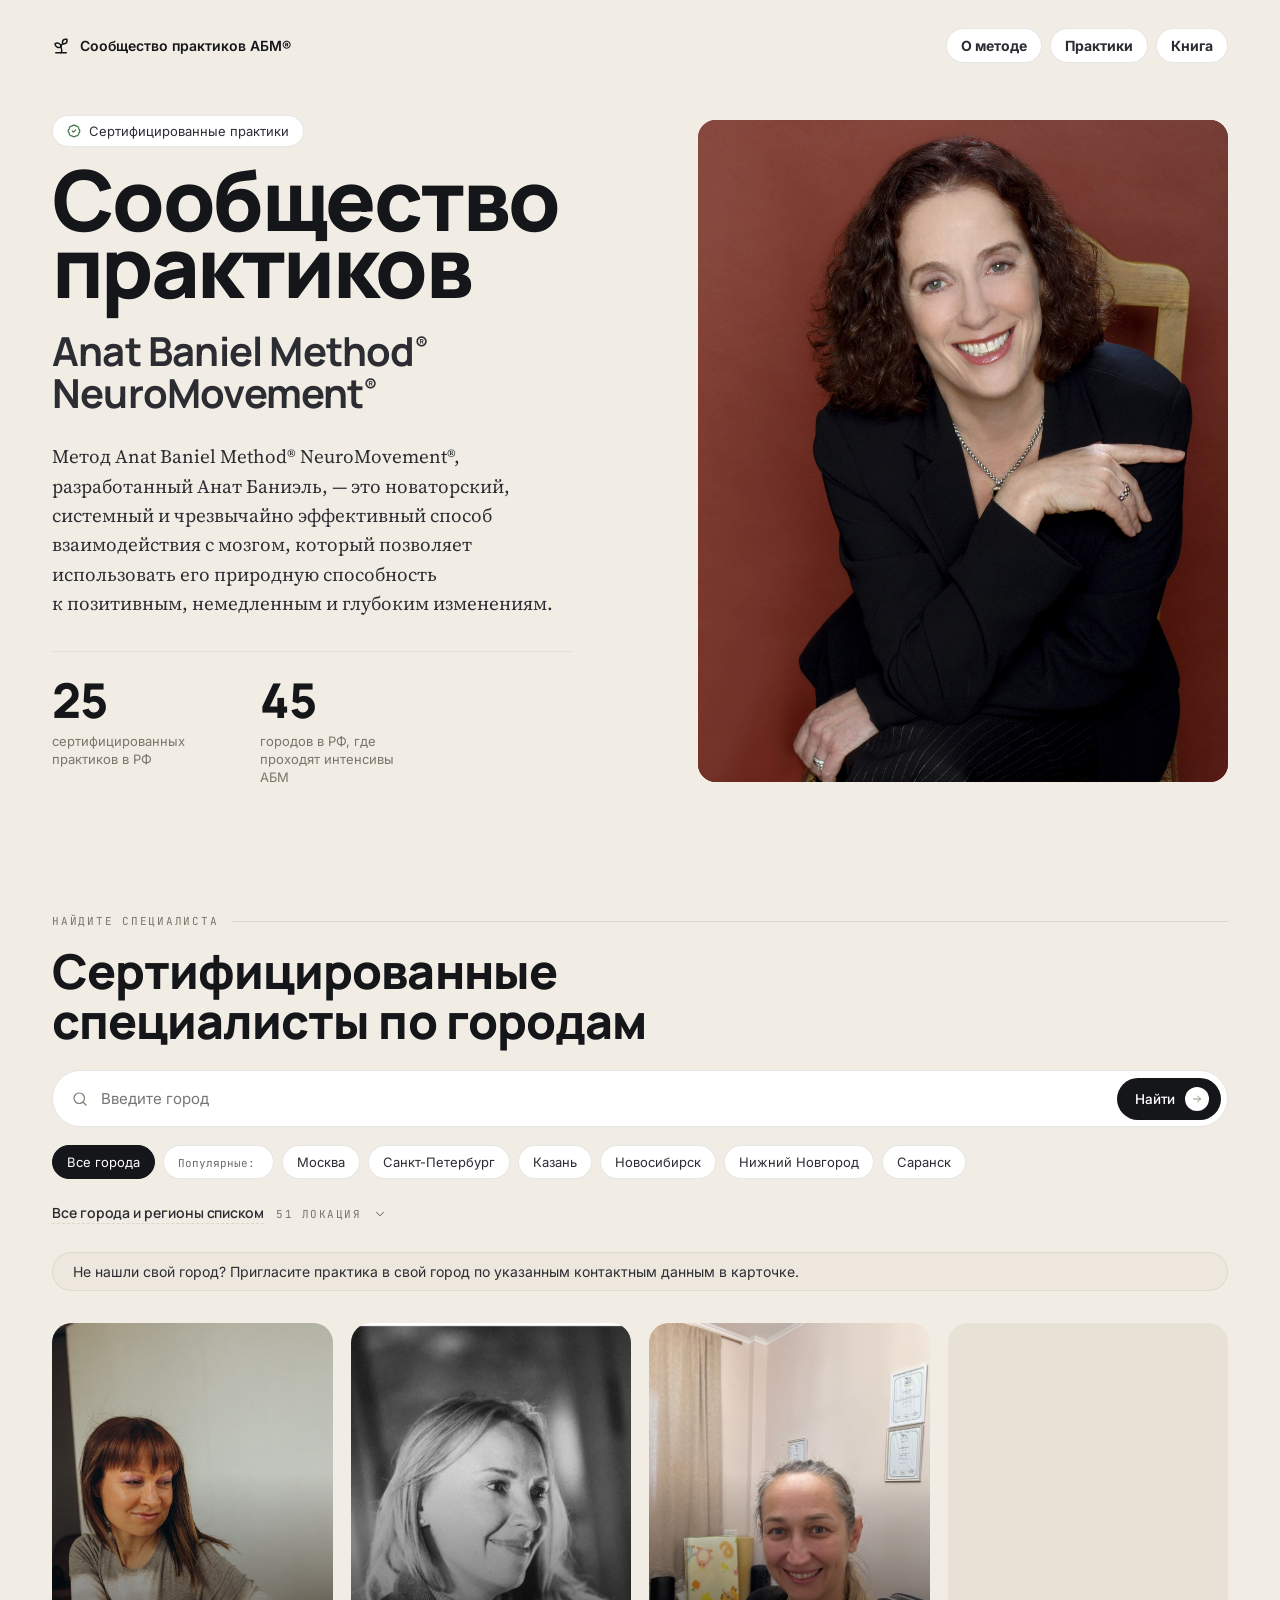
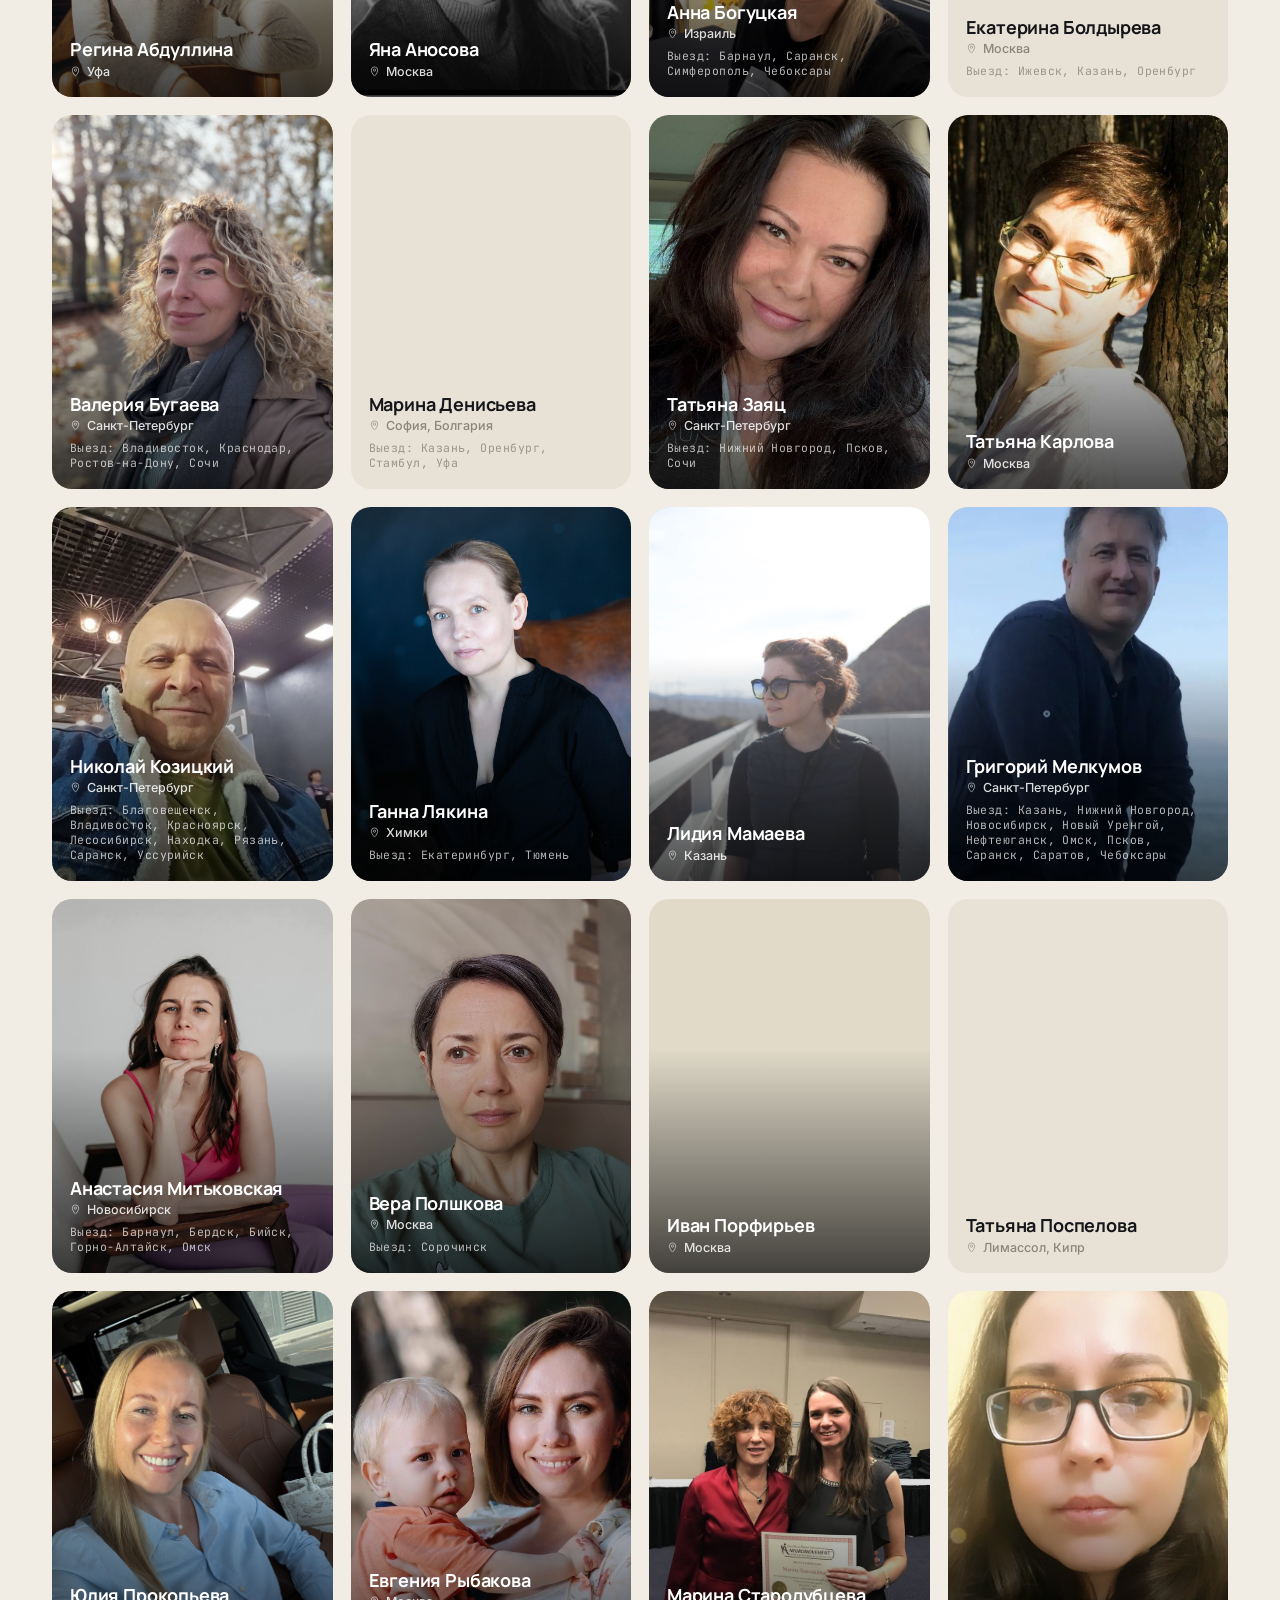
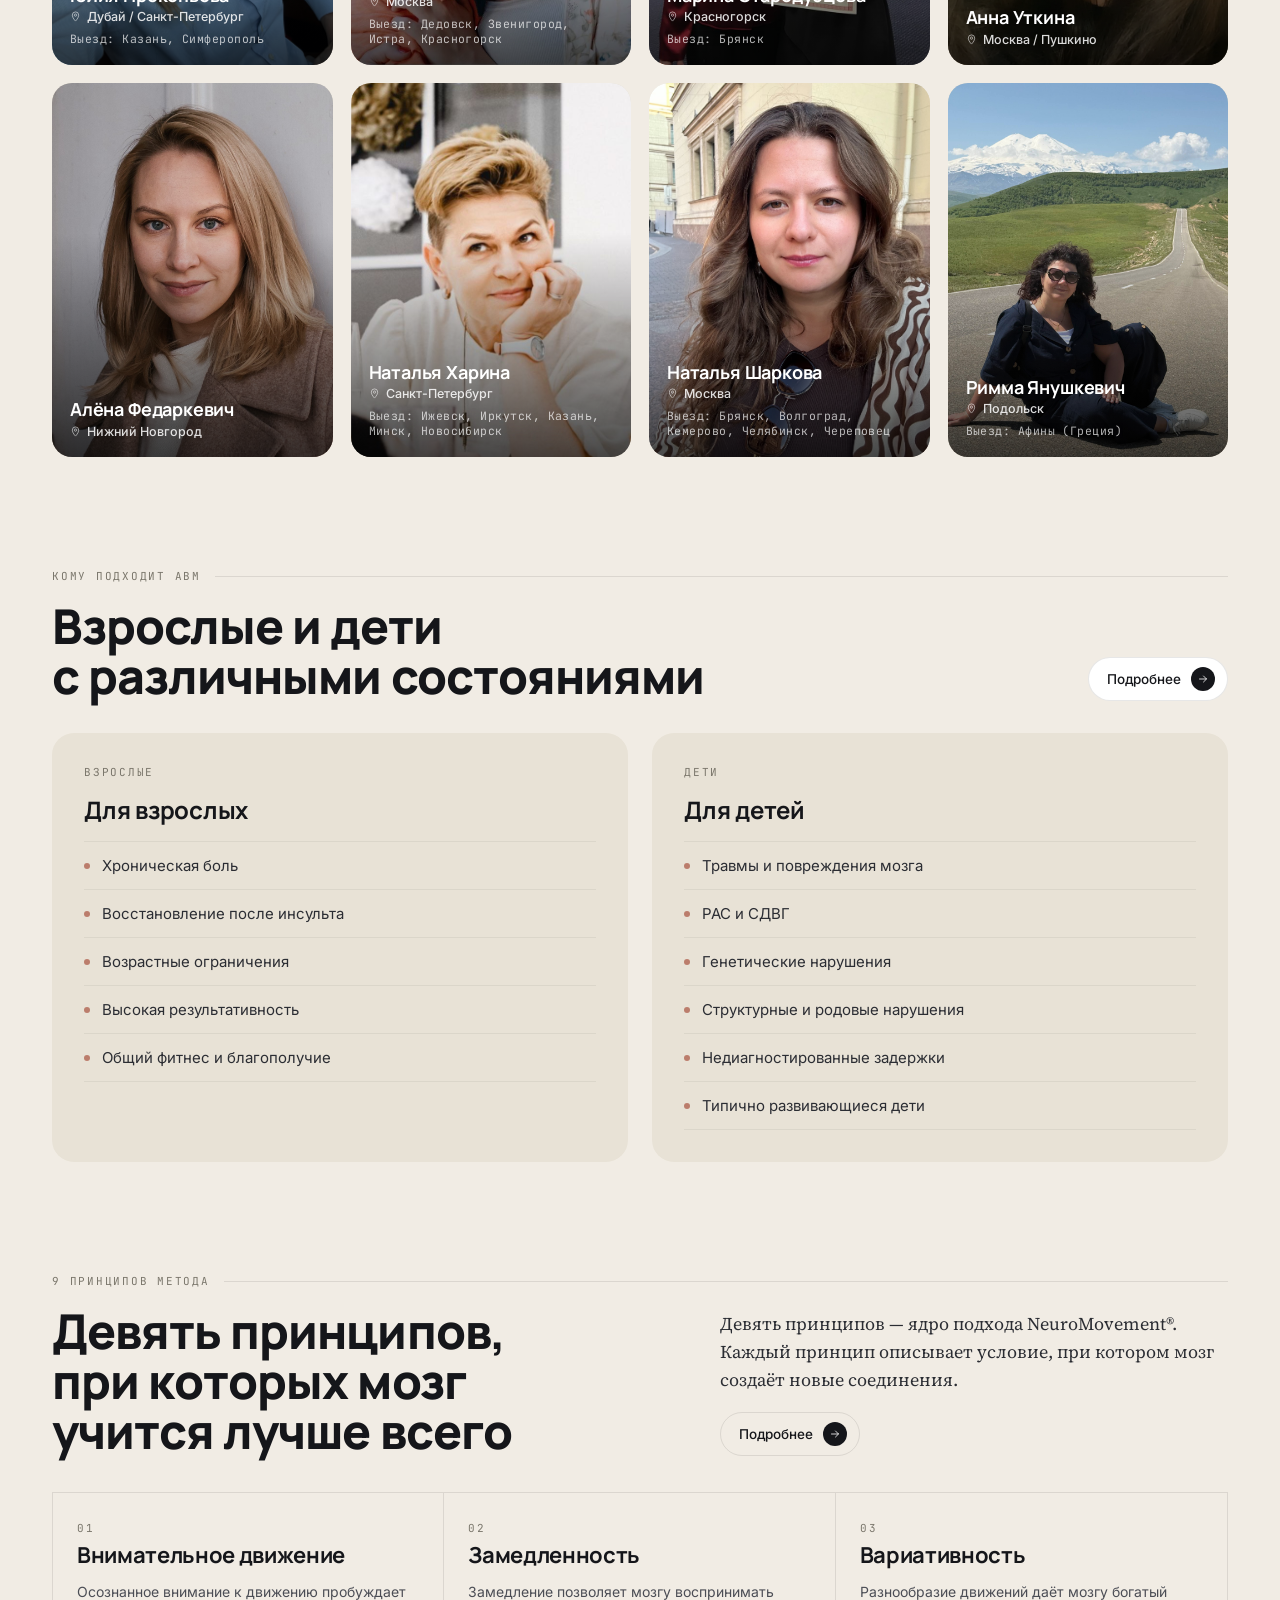
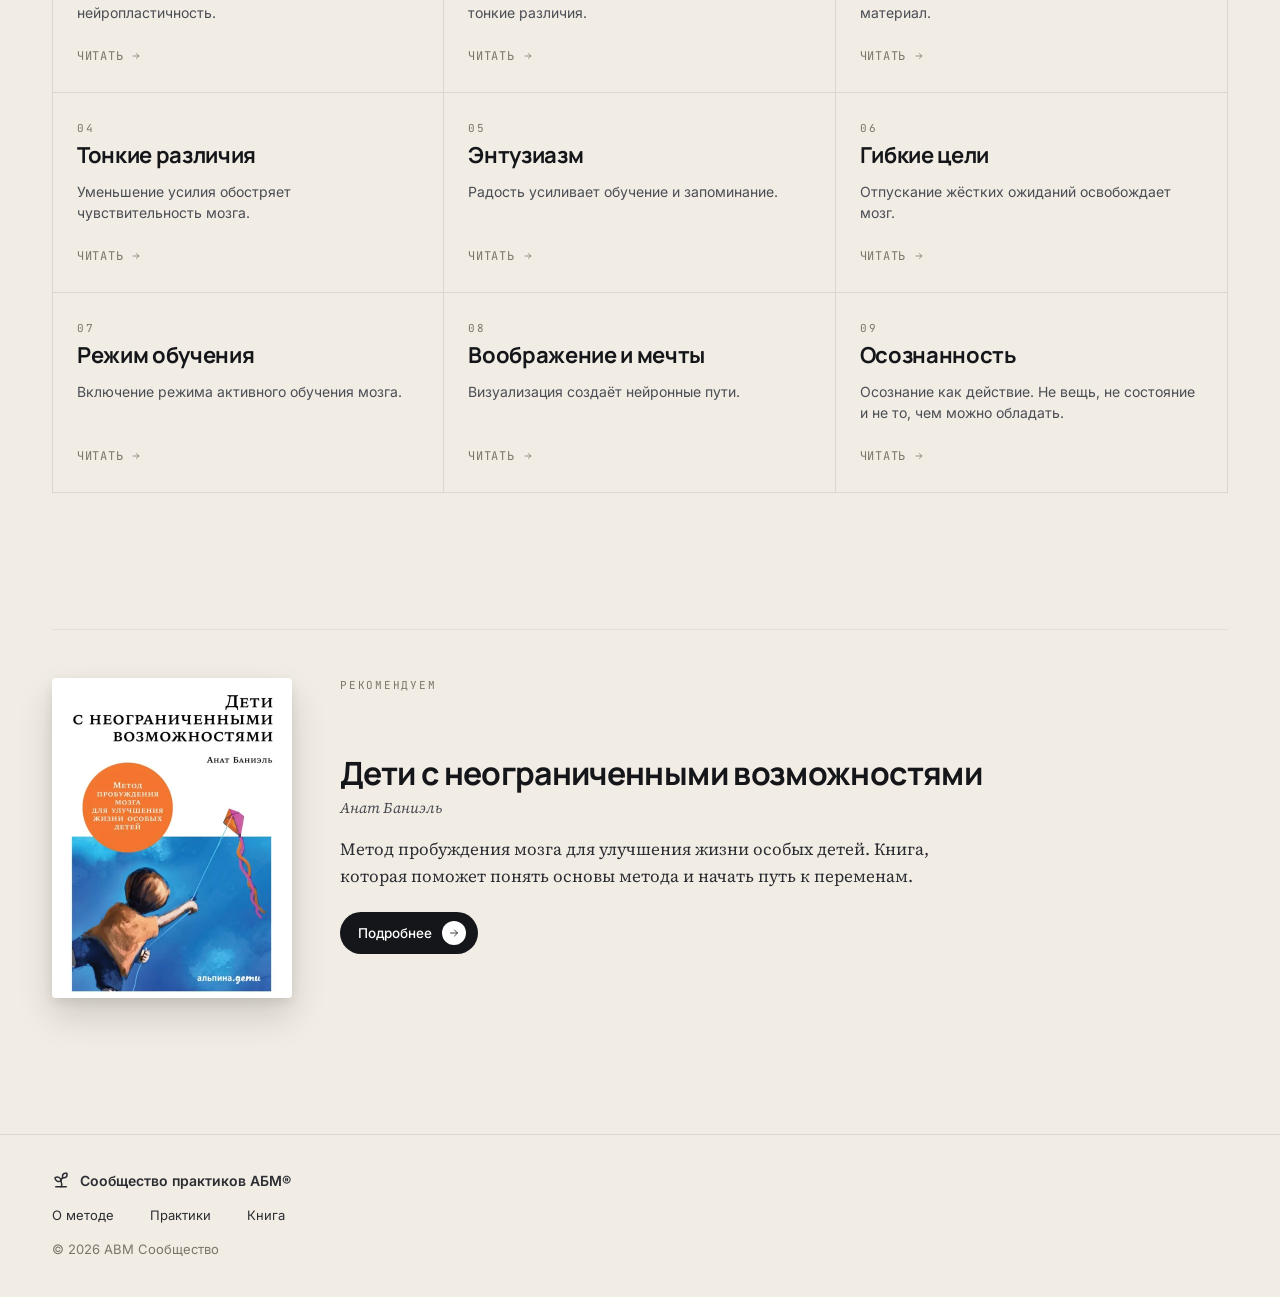
==== index.html @ 6f1ebbe5 "Римма Янушкевич: добавлен выезд в Афины (Греция) travel Нет→Да, travel_cities «Афины (Греция)» в pra" ====
<!doctype html>
<html lang="ru">
<head>
<meta charset="utf-8" />
<meta name="viewport" content="width=device-width,initial-scale=1" />
<title>Сообщество практиков ABM NeuroMovement®</title>
<link rel="preconnect" href="https://fonts.googleapis.com">
<link rel="preconnect" href="https://fonts.gstatic.com" crossorigin>
<link href="https://fonts.googleapis.com/css2?family=Manrope:wght@400;500;600;700;800&family=Inter:wght@400;500;600&family=JetBrains+Mono:wght@400;500&family=Source+Serif+4:ital,opsz,wght@0,8..60,400;0,8..60,500;1,8..60,400&display=swap" rel="stylesheet">
<style>
  :root{
    --bg:#F1ECE4;
    --bg-soft:#EDE7DD;
    --card:#E8E2D6;
    --card-2:#E1DAC9;
    --ink:#15161A;
    --ink-2:#2B2D33;
    --ink-3:#4B4D55;
    --muted:#7A766B;
    --line: rgba(21,22,26,.10);
    --line-2: rgba(21,22,26,.06);
    --pill:#FFFFFF;
    --clay:#A8533F;
  }
  *{box-sizing:border-box}
  html,body{margin:0;padding:0;background:var(--bg);color:var(--ink);font-family:'Inter',system-ui,sans-serif;-webkit-font-smoothing:antialiased}
  a{color:inherit;text-decoration:none}
  img{display:block;max-width:100%}
  .container{max-width:1240px;margin:0 auto;padding:0 32px}
  .container.narrow{max-width:920px}
  .display{font-family:'Manrope',sans-serif;font-weight:800;letter-spacing:-0.025em;line-height:0.96}
  .serif{font-family:'Source Serif 4', Georgia, serif}
  .eyebrow{font-family:'JetBrains Mono',monospace;font-size:11px;letter-spacing:0.16em;text-transform:uppercase;color:var(--muted)}

  /* HEADER */
  header.top{padding:28px 0;}
  .top-row{display:flex;align-items:center;justify-content:space-between;gap:24px}
  .brand{display:flex;align-items:center;gap:10px;font-weight:600;font-size:14px}
  .brand .leaf{width:18px;height:18px;display:inline-grid;place-items:center}
  nav.menu{display:flex;gap:8px;font-size:14px;color:var(--ink-2);flex-wrap:wrap}
  nav.menu a{padding:8px 14px;border:1px solid var(--line);border-radius:999px;background:#fff;font-weight:700;transition:background .15s,color .15s,border-color .15s}
  nav.menu a:hover{background:var(--bg-soft)}
  nav.menu a.active{background:#15161A;color:#fff;border-color:#15161A}

  /* HERO */
  .hero{padding:24px 0 80px}
  .hero-grid{display:grid;grid-template-columns:1.1fr 1fr;gap:64px;align-items:center}
  .hero h1{font-size:84px;margin:18px 0 12px;letter-spacing:-0.03em}
  .hero h2.sub-display{font-family:'Manrope',sans-serif;font-weight:700;font-size:40px;line-height:1.05;letter-spacing:-0.02em;margin:0 0 28px;color:var(--ink-2)}
  .hero .lede{font-family:'Source Serif 4',Georgia,serif;font-size:19px;line-height:1.55;color:var(--ink-2);max-width:520px;margin:0 0 32px}
  .hero-stats{display:flex;gap:48px;align-items:flex-start;margin-top:8px;border-top:1px solid var(--line-2);padding-top:24px;max-width:520px}
  .hero-stats .s .n{font-family:'Manrope',sans-serif;font-weight:800;font-size:48px;letter-spacing:-0.025em;line-height:1}
  .hero-stats .s .l{font-size:13px;color:var(--muted);margin-top:8px;line-height:1.4;max-width:160px}
  .hero-photo{aspect-ratio:4/5;background:#7E3A2A;border-radius:18px;overflow:hidden;position:relative}
  .hero-photo .ph-stripes{position:absolute;inset:0;background-image:repeating-linear-gradient(135deg,rgba(255,255,255,.04) 0 14px, rgba(0,0,0,.06) 14px 28px)}
  .hero-photo .ph-tag{position:absolute;left:18px;bottom:18px;font-family:'JetBrains Mono',monospace;font-size:10px;letter-spacing:.14em;text-transform:uppercase;color:rgba(255,255,255,.7);background:rgba(0,0,0,.3);padding:6px 9px;border-radius:6px}
  .hero-photo .ph-circle{position:absolute;right:24px;top:24px;font-family:'JetBrains Mono',monospace;font-size:10px;letter-spacing:.14em;text-transform:uppercase;color:rgba(255,255,255,.65);border:1px solid rgba(255,255,255,.4);padding:5px 9px;border-radius:999px}

  .pill{display:inline-flex;align-items:center;gap:8px;background:var(--pill);border:1px solid var(--line);padding:7px 14px;border-radius:999px;font-size:13px;color:var(--ink-2)}
  .pill .dot{width:6px;height:6px;border-radius:50%;background:#3a6e3e}

  .btn{display:inline-flex;align-items:center;gap:10px;background:#15161A;color:#fff;padding:9px 12px 9px 18px;border-radius:999px;font-size:13.5px;font-weight:500;border:0;cursor:pointer;font-family:inherit}
  .btn .arr{width:24px;height:24px;background:#fff;color:#15161A;border-radius:50%;display:grid;place-items:center}
  .btn.ghost{background:transparent;color:var(--ink);border:1px solid var(--line)}
  .btn.ghost .arr{background:#15161A;color:#fff}
  .btn.lite{background:#fff;color:var(--ink);border:1px solid var(--line)}
  .btn.lite .arr{background:#15161A;color:#fff}

  /* SECTION */
  section.block{padding:48px 0 64px}
  .sec-eyebrow{display:flex;align-items:center;gap:14px;color:var(--muted);max-width:1240px;margin:0 auto}
  .sec-eyebrow .ln{flex:1;height:1px;background:var(--line)}
  .sec-title{font-family:'Manrope',sans-serif;font-weight:800;letter-spacing:-0.02em;line-height:1.04;font-size:48px;margin:18px 0 0;max-width:760px}

  /* WHO IS IT FOR (calm, two columns) */
  .who-head{display:flex;justify-content:space-between;align-items:flex-end;gap:32px;margin-bottom:32px;flex-wrap:wrap}
  .who-cols{display:grid;grid-template-columns:1fr 1fr;gap:24px}
  .who-col{background:var(--card);border-radius:22px;padding:32px;display:flex;flex-direction:column;gap:18px}
  .who-col h3{font-family:'Manrope',sans-serif;font-weight:700;font-size:24px;letter-spacing:-0.01em;margin:0;line-height:1.1}
  .who-col .label{font-family:'JetBrains Mono',monospace;font-size:11px;letter-spacing:.16em;text-transform:uppercase;color:var(--muted)}
  .who-col ul{list-style:none;margin:0;padding:0;display:flex;flex-direction:column}
  .who-col li{display:flex;align-items:center;gap:12px;padding:14px 0;border-top:1px solid var(--line-2);font-size:15px;color:var(--ink-2)}
  .who-col li:last-child{border-bottom:1px solid var(--line-2)}
  .who-col li .dot{width:6px;height:6px;border-radius:50%;background:var(--clay);opacity:.7;flex:none}

  /* SEARCH PRACTITIONERS */
  .search-head{display:grid;grid-template-columns:1fr auto;gap:32px;align-items:end;margin-bottom:24px}
  .search-bar{display:flex;align-items:center;background:#fff;border:1px solid var(--line);border-radius:999px;padding:6px 6px 6px 18px;gap:12px;margin-bottom:18px}
  .search-bar svg{flex:none;color:var(--muted)}
  .search-bar input{flex:1;border:0;outline:0;background:transparent;font:inherit;font-size:15px;color:var(--ink);padding:12px 0}
  .search-bar .btn{margin-left:auto}
  .city-filters{display:flex;gap:8px;flex-wrap:wrap;margin-bottom:18px}
  .chip-btn{font:inherit;font-size:13px;background:#fff;color:var(--ink-2);border:1px solid var(--line);padding:8px 14px;border-radius:999px;cursor:pointer}
  .chip-btn.on{background:#15161A;color:#fff;border-color:#15161A}
  .chip-btn .lbl{opacity:.7;margin-right:4px;font-family:'JetBrains Mono',monospace;font-size:11px}
  .req-row{display:flex;align-items:center;justify-content:space-between;gap:16px;background:var(--bg-soft);border:1px solid var(--line-2);border-radius:999px;padding:10px 10px 10px 20px;font-size:14px;color:var(--ink-2);margin-bottom:32px}

  .pgrid{display:grid;grid-template-columns:repeat(4,1fr);gap:18px}
  .pcard{aspect-ratio:3/4;border-radius:20px;overflow:hidden;position:relative;background:var(--card-2);display:flex;flex-direction:column;justify-content:flex-end;padding:18px;color:#fff;isolation:isolate}
  .pcard.empty{background:var(--card);color:var(--ink)}
  .pcard.empty::after{display:none}
  .pcard .ph{position:absolute;inset:0;z-index:-2;background-size:cover;background-position:center}
  .pcard::after{content:"";position:absolute;inset:0;background:linear-gradient(180deg,rgba(0,0,0,0) 40%, rgba(0,0,0,.7) 100%);z-index:-1}
  .pcard .name{font-family:'Manrope',sans-serif;font-weight:700;font-size:18px;line-height:1.15;letter-spacing:-0.01em;margin:0 0 4px}
  .pcard .city{font-size:12.5px;opacity:.85;font-weight:500;display:flex;align-items:center;gap:6px}
  .pcard .city svg{opacity:.85}
  .pcard .away{margin-top:8px;font-size:11.5px;opacity:.7;line-height:1.3;font-family:'JetBrains Mono',monospace;letter-spacing:0.04em}
  .pcard.empty .name{color:var(--ink)}
  .pcard.empty .city{color:var(--muted)}
  .pcard.empty .away{color:var(--muted)}
  .pcard .ph:not([style])::before{content:"";position:absolute;inset:0;background-image:repeating-linear-gradient(135deg,rgba(255,255,255,.04) 0 14px, rgba(0,0,0,.06) 14px 28px)}
  .pcard .ph[style]{background-size:cover;background-position:center}

  /* placeholder photo backgrounds */
  .ph-a{background:linear-gradient(135deg,#5a4d40 0%,#2c2620 100%)}
  .ph-b{background:linear-gradient(135deg,#7d4a3a 0%,#3a1e18 100%)}
  .ph-c{background:linear-gradient(135deg,#3d4f3a 0%,#1c2a1a 100%)}
  .ph-d{background:linear-gradient(135deg,#3a4a55 0%,#1a2530 100%)}
  .ph-e{background:linear-gradient(135deg,#553a4a 0%,#2a1a25 100%)}
  .ph-f{background:linear-gradient(135deg,#6a5a3a 0%,#332a18 100%)}

  /* 9 PRINCIPLES — text-first, no images */
  .nine-head{display:grid;grid-template-columns:1.1fr .9fr;gap:48px;align-items:end;margin-bottom:36px}
  .nine-head p{font-family:'Source Serif 4',Georgia,serif;font-size:18px;line-height:1.55;color:var(--ink-2);margin:0;max-width:520px}
  .nine-grid{display:grid;grid-template-columns:repeat(3,1fr);gap:0;border-top:1px solid var(--line);border-left:1px solid var(--line);border-right:1px solid var(--line);overflow:hidden}
  .ncell{padding:28px 24px;border-right:1px solid var(--line);border-bottom:1px solid var(--line);min-height:200px;display:flex;flex-direction:column;gap:8px;background:transparent;transition:background .2s;min-width:0;overflow-wrap:break-word}
  .ncell:nth-child(3n){border-right:none}
  .ncell:hover{background:var(--bg-soft)}
  .ncell .num{font-family:'JetBrains Mono',monospace;font-size:11px;letter-spacing:.18em;color:var(--muted)}
  .ncell h4{font-family:'Manrope',sans-serif;font-weight:700;font-size:22px;letter-spacing:-0.015em;margin:0 0 6px;line-height:1.1}
  .ncell p{font-size:14px;line-height:1.5;color:var(--ink-3);margin:0}
  .ncell .arr{margin-top:auto;padding-top:14px;display:inline-flex;align-items:center;gap:8px;font-size:12px;color:var(--muted);font-family:'JetBrains Mono',monospace;letter-spacing:.06em;text-transform:uppercase}

  /* BOOK calm */
  .book{display:grid;grid-template-columns:240px 1fr;grid-template-areas:"cover label" "cover body";gap:6px 48px;align-items:start;padding:48px 0 24px;border-top:1px solid var(--line-2);margin-top:24px}
  .book .book-cover-col{grid-area:cover}
  .book > .label{grid-area:label}
  .book .body{grid-area:body}
  .book .cover-wrap{aspect-ratio:3/4;border-radius:4px;box-shadow:0 18px 36px rgba(0,0,0,.14), 0 4px 12px rgba(0,0,0,.08);position:relative;overflow:hidden}
  .book .cover-wrap img{display:block;width:100%;height:100%;object-fit:cover}
  .book .label{font-family:'JetBrains Mono',monospace;font-size:11px;letter-spacing:.16em;text-transform:uppercase;color:var(--muted)}
  .book .body h2{font-family:'Manrope',sans-serif;font-weight:700;font-size:32px;letter-spacing:-0.02em;line-height:1.1;margin:14px 0 6px}
  .book .body .author{font-family:'Source Serif 4',Georgia,serif;font-style:italic;font-size:15px;color:var(--ink-3);margin-bottom:18px}
  .book .body p{font-family:'Source Serif 4',Georgia,serif;font-size:17px;line-height:1.6;color:var(--ink-2);margin:0 0 22px;max-width:620px}

  footer{padding:36px 0 40px;border-top:1px solid var(--line);margin-top:48px}
  footer .row{display:flex;flex-direction:column;align-items:flex-start;gap:18px;font-size:13px;color:var(--ink-2)}
  footer nav{display:flex;gap:24px 36px;flex-wrap:wrap}
  footer .copy{color:var(--muted)}

  svg{display:block}

  /* MODAL */
  .pcard{cursor:pointer}
  .modal-backdrop{position:fixed;inset:0;background:rgba(20,20,22,.45);backdrop-filter:blur(6px);-webkit-backdrop-filter:blur(6px);display:none;align-items:center;justify-content:center;z-index:90;padding:24px;opacity:0;transition:opacity .2s ease}
  .modal-backdrop.open{display:flex;opacity:1}
  .modal{background:var(--bg);border-radius:24px;width:min(880px,100%);max-height:calc(100vh - 48px);overflow:hidden;display:grid;grid-template-columns:340px 1fr;box-shadow:0 30px 80px rgba(0,0,0,.25), 0 8px 24px rgba(0,0,0,.12);transform:translateY(8px) scale(.985);transition:transform .25s cubic-bezier(.2,.7,.2,1)}
  .modal-backdrop.open .modal{transform:translateY(0) scale(1)}
  .modal .m-photo{position:relative;background:#7E3A2A;min-height:520px}
  .modal .m-photo .ph-stripes{position:absolute;inset:0;background-image:repeating-linear-gradient(135deg,rgba(255,255,255,.04) 0 14px, rgba(0,0,0,.06) 14px 28px)}
  .modal .m-photo .ph-tag{position:absolute;left:18px;bottom:18px;font-family:'JetBrains Mono',monospace;font-size:10px;letter-spacing:.14em;text-transform:uppercase;color:rgba(255,255,255,.7);background:rgba(0,0,0,.3);padding:6px 9px;border-radius:6px}
  .modal .m-body{padding:36px 36px 32px;overflow-y:auto;min-height:0;max-height:calc(100vh - 48px);display:flex;flex-direction:column;gap:0}
  .modal .m-close{position:absolute;top:16px;right:16px;width:36px;height:36px;border-radius:50%;background:rgba(255,255,255,.92);border:0;display:grid;place-items:center;cursor:pointer;color:#15161A;z-index:2}
  .modal .m-close:hover{background:#fff}
  .modal .m-eyebrow{font-family:'JetBrains Mono',monospace;font-size:11px;letter-spacing:.16em;text-transform:uppercase;color:var(--muted);margin-bottom:14px}
  .modal h3{font-family:'Manrope',sans-serif;font-weight:800;font-size:36px;letter-spacing:-0.02em;line-height:1.05;margin:0 0 14px;color:var(--ink)}
  .modal .m-meta{display:flex;flex-wrap:wrap;gap:8px;margin-bottom:22px}
  .modal .m-meta .pill{font-size:12.5px;padding:6px 12px}
  .modal .m-meta .pill svg{flex:none;color:var(--muted)}
  .modal .m-bio p{font-family:'Source Serif 4',Georgia,serif;font-size:16px;line-height:1.6;color:var(--ink-2);margin:0 0 16px;letter-spacing:-0.003em}
  .modal .m-bio p:last-child{margin-bottom:0}
  .modal .m-tags{display:flex;flex-wrap:wrap;gap:6px;margin-top:22px;padding-top:22px;border-top:1px solid var(--line-2)}
  .modal .m-tags .chip{display:inline-block;font-size:12px;color:var(--ink-2);background:rgba(21,22,26,.05);padding:5px 11px;border-radius:999px}
  .modal .m-cta{display:flex;gap:10px;margin-top:24px;flex-wrap:wrap}

  @media (max-width: 720px){
    .modal{grid-template-columns:1fr;max-height:calc(100vh - 24px);overflow-y:auto}
    .modal .m-body{max-height:none;overflow:visible}
    .modal .m-photo{min-height:240px;aspect-ratio:1.2/1}
    .modal h3{font-size:28px}
    .top-row{flex-direction:column;align-items:flex-start;gap:14px}
    nav.menu{gap:8px}
  }

  @media (max-width: 1080px){
    .hero-grid{grid-template-columns:1fr;gap:32px}
    .hero h1{font-size:60px}
    .hero h2.sub-display{font-size:28px}
    .who-cols{grid-template-columns:1fr}
    .pgrid{grid-template-columns:repeat(2,1fr)}
    .nine-grid{grid-template-columns:repeat(2,1fr)}
    .ncell{border-right:1px solid var(--line)}
    .ncell:nth-child(3n){border-right:1px solid var(--line)}
    .ncell:nth-child(2n), .ncell:last-child{border-right:none}
    .nine-head{grid-template-columns:1fr;gap:24px}
    .book{grid-template-columns:160px 1fr;gap:6px 24px}
    .sec-title{font-size:36px}
  }
  @media (max-width: 720px){
    .book{grid-template-columns:1fr;grid-template-areas:"label" "cover" "body";gap:14px}
    .book .book-cover-col{max-width:280px}
    .nine-grid{grid-template-columns:1fr}
    .ncell, .ncell:nth-child(3n){border-right:none}
  }

  /* CITIES — inline trigger + expandable list */
  .cities-acc{margin:6px 0 22px}
  .cities-acc-trigger{appearance:none;border:0;background:transparent;cursor:pointer;padding:6px 0;display:inline-flex;align-items:center;gap:12px;font:inherit;color:var(--ink-2);transition:color .15s}
  .cities-acc-trigger:hover{color:var(--ink)}
  .cities-acc-trigger .lbl{font-family:'Manrope',sans-serif;font-weight:600;font-size:14px;letter-spacing:-0.005em;border-bottom:1px dashed var(--line);padding-bottom:1px}
  .cities-acc-trigger:hover .lbl{border-bottom-color:var(--ink-2)}
  .cities-acc-trigger .meta{font-family:'JetBrains Mono',monospace;font-size:11px;letter-spacing:.14em;text-transform:uppercase;color:var(--muted)}
  .cities-acc-trigger .chev{width:14px;height:14px;color:var(--muted);transition:transform .25s,color .15s}
  .cities-acc.open .cities-acc-trigger .chev{transform:rotate(180deg);color:var(--ink)}
  .cities-acc-body{display:none;margin-top:14px;padding:18px 22px 22px;background:#fff;border:1px solid var(--line);border-radius:18px}
  .cities-acc.open .cities-acc-body{display:block}
  .cities-acc-search{display:flex;align-items:center;background:var(--bg-soft);border:1px solid var(--line-2);border-radius:999px;padding:6px 6px 6px 16px;gap:10px;margin:14px 0 18px}
  .cities-acc-search svg{flex:none;color:var(--muted)}
  .cities-acc-search input{flex:1;border:0;outline:0;background:transparent;font:inherit;font-size:14px;color:var(--ink);padding:8px 0}
  .cities-section + .cities-section{margin-top:22px;padding-top:18px;border-top:1px solid var(--line-2)}
  .cities-section-title{display:flex;align-items:baseline;gap:10px;margin:0 0 12px}
  .cities-section-title .lbl{font-family:'Manrope',sans-serif;font-weight:700;font-size:14px;letter-spacing:-0.005em;color:var(--ink-2)}
  .cities-section-title .cnt{font-family:'JetBrains Mono',monospace;font-size:11px;letter-spacing:.14em;text-transform:uppercase;color:var(--muted)}
  .cities-grid{column-count:4;column-gap:28px}
  @media (max-width: 1100px){ .cities-grid{column-count:3} }
  @media (max-width: 760px){ .cities-grid{column-count:2} }
  @media (max-width: 480px){ .cities-grid{column-count:1} }
  @media (max-width: 720px){
    .cities-acc-body{padding:14px 16px 16px}
  }
  .city-block{break-inside:avoid;margin-bottom:2px}
  .city-name{font-family:'Inter',sans-serif;font-weight:500;font-size:14px;letter-spacing:-0.005em;color:var(--ink-2);margin:0;padding:7px 8px 7px 10px;display:flex;align-items:center;gap:8px;cursor:pointer;border-radius:8px;transition:background .12s,color .12s}
  .city-name:hover{background:var(--bg-soft);color:var(--ink)}
  .city-name .nm{flex:1;min-width:0;overflow:hidden;text-overflow:ellipsis;white-space:nowrap}
  .city-name .cnt{font-family:'JetBrains Mono',monospace;font-size:10.5px;letter-spacing:.04em;color:var(--muted);font-weight:500;flex:none}
  .city-name .chev{width:14px;height:14px;color:var(--muted);flex:none;transition:transform .2s;opacity:.5}
  .city-block.open .city-name{background:#15161A;color:#fff}
  .city-block.open .city-name .cnt{color:rgba(255,255,255,.6)}
  .city-block.open .city-name .chev{transform:rotate(180deg);color:#fff;opacity:.9}
  .city-detail{display:none;padding:10px 10px 14px;margin:0 0 6px}
  .city-block.open .city-detail{display:block}
  .pract-group{margin:0;padding:0;list-style:none}
  .pract-group + .pract-group{margin-top:8px}
  .pract-group .gh{font-family:'JetBrains Mono',monospace;font-size:10px;letter-spacing:.14em;text-transform:uppercase;color:var(--muted);margin:0 0 4px;display:flex;align-items:center;gap:6px}
  .pract-group .gh::before{content:"";width:5px;height:5px;border-radius:50%;background:var(--clay);opacity:.7}
  .pract-group.travel .gh::before{background:var(--ink-3);opacity:.45}
  .pract-group li{font-size:13px;color:var(--ink-2);padding:2px 0;line-height:1.35;cursor:pointer}
  .pract-group li:hover{color:var(--clay)}
  .pract-group.travel li{color:var(--ink-3)}
  .city-block.hidden{display:none}
</style>
</head>
<body>

<header class="top">
  <div class="container top-row">
    <a class="brand" href="index.html">
      <span class="leaf" aria-hidden="true">
        <svg xmlns="http://www.w3.org/2000/svg" viewBox="0 0 24 24" fill="none" stroke="currentColor" stroke-width="2" stroke-linecap="round" stroke-linejoin="round" width="18" height="18"><path d="M14 9.536V7a4 4 0 0 1 4-4h1.5a.5.5 0 0 1 .5.5V5a4 4 0 0 1-4 4 4 4 0 0 0-4 4c0 2 1 3 1 5a5 5 0 0 1-1 3"/><path d="M4 9a5 5 0 0 1 8 4 5 5 0 0 1-8-4"/><path d="M5 21h14"/></svg>
      </span>
      Сообщество практиков АБМ®
    </a>
    <nav class="menu">
      <a href="about.html">О методе</a>
      <a href="#search">Практики</a>
      <a href="#book">Книга</a>
    </nav>
  </div>
</header>

<!-- HERO -->
<section class="hero">
  <div class="container">
    <div class="hero-grid">
      <div>
        <span class="pill"><svg width="14" height="14" viewBox="0 0 24 24" fill="none" stroke="#3a6e3e" stroke-width="2" stroke-linecap="round" stroke-linejoin="round" style="flex:none"><path d="M3.85 8.62a4 4 0 0 1 4.78-4.77 4 4 0 0 1 6.74 0 4 4 0 0 1 4.78 4.78 4 4 0 0 1 0 6.74 4 4 0 0 1-4.77 4.78 4 4 0 0 1-6.75 0 4 4 0 0 1-4.78-4.77 4 4 0 0 1 0-6.76Z"/><path d="m9 12 2 2 4-4"/></svg>Сертифицированные практики</span>
        <h1 class="display" style="line-height: 0.8; margin: 18px 0px 30.773438px">Сообщество<br/>практиков</h1>
        <h2 class="sub-display">Anat Baniel Method<sup style="font-size:0.5em;vertical-align:super">®</sup><br/>NeuroMovement<sup style="font-size:0.5em;vertical-align:super">®</sup></h2>
        <p class="lede">Метод Anat Baniel Method® NeuroMovement®, разработанный Анат&nbsp;Баниэль,&nbsp;— это новаторский, системный и&nbsp;чрезвычайно эффективный способ взаимодействия с&nbsp;мозгом, который позволяет использовать его природную способность к&nbsp;позитивным, немедленным и&nbsp;глубоким изменениям.</p>

        <div class="hero-stats">
          <div class="s">
            <div class="n">25</div>
            <div class="l">сертифицированных практиков в&nbsp;РФ</div>
          </div>
          <div class="s">
            <div class="n" id="heroCityCount">45</div>
            <div class="l" id="heroCityLabel">городов в&nbsp;РФ, где проходят интенсивы АБМ</div>
          </div>
        </div>
      </div>
      <div class="hero-photo" aria-label="Анат Баниэль — основатель метода">
        <img src="images/anat-baniel.jpg" alt="Анат Баниэль" style="position:absolute;inset:0;width:100%;height:100%;object-fit:cover;object-position:center top">
      </div>
    </div>
  </div>
</section>

<!-- FIND PRACTITIONER -->
<section class="block" id="search">
  <div class="container">
    <div class="sec-eyebrow"><span class="eyebrow">Найдите специалиста</span><span class="ln"></span></div>
    <div class="search-head">
      <h2 class="sec-title">Сертифицированные<br/>специалисты по&nbsp;городам</h2>
    </div>

    <div class="search-bar">
      <svg width="18" height="18" viewBox="0 0 24 24" fill="none"><circle cx="11" cy="11" r="7" stroke="currentColor" stroke-width="1.6"/><path d="m20 20-3.5-3.5" stroke="currentColor" stroke-width="1.6" stroke-linecap="round"/></svg>
      <input placeholder="Введите город" aria-label="Поиск города" />
      <button class="btn">Найти
        <span class="arr"><svg width="12" height="12" viewBox="0 0 24 24" fill="none"><path d="M5 12h14M13 6l6 6-6 6" stroke="currentColor" stroke-width="1.6" stroke-linecap="round"/></svg></span>
      </button>
    </div>

    <div class="city-filters">
      <button class="chip-btn on">Все города</button>
      <button class="chip-btn"><span class="lbl">Популярные:</span></button>
      <button class="chip-btn">Москва</button>
      <button class="chip-btn">Санкт-Петербург</button>
      <button class="chip-btn">Казань</button>
      <button class="chip-btn">Новосибирск</button>
      <button class="chip-btn">Нижний Новгород</button>
      <button class="chip-btn">Саранск</button>
    </div>

    <div class="cities-acc" id="citiesAcc">
      <button type="button" class="cities-acc-trigger" id="citiesAccToggle" aria-expanded="false">
        <span class="lbl">Все города и регионы списком</span>
        <span class="meta" id="citiesAccCount"></span>
        <span class="chev"><svg width="14" height="14" viewBox="0 0 24 24" fill="none"><path d="M6 9l6 6 6-6" stroke="currentColor" stroke-width="1.8" stroke-linecap="round" stroke-linejoin="round"/></svg></span>
      </button>
      <div class="cities-acc-body">
        <div class="cities-acc-search">
          <svg width="16" height="16" viewBox="0 0 24 24" fill="none"><circle cx="11" cy="11" r="7" stroke="currentColor" stroke-width="1.6"/><path d="m20 20-3.5-3.5" stroke="currentColor" stroke-width="1.6" stroke-linecap="round"/></svg>
          <input id="citiesAccFilter" placeholder="Найти город в списке" aria-label="Фильтр городов" />
        </div>
        <div class="cities-section" id="citiesSectionRF">
          <div class="cities-section-title"><span class="lbl">В России</span><span class="cnt" id="citiesCountRF"></span></div>
          <div class="cities-grid" id="citiesGridRF"></div>
        </div>
        <div class="cities-section" id="citiesSectionForeign">
          <div class="cities-section-title"><span class="lbl">За рубежом</span><span class="cnt" id="citiesCountForeign"></span></div>
          <div class="cities-grid" id="citiesGridForeign"></div>
        </div>
      </div>
    </div>

    <div class="req-row">
      <span>Не нашли свой город? Пригласите практика в свой город по&nbsp;указанным контактным данным в&nbsp;карточке.</span>
    </div>

    <div class="pgrid">
      <article class="pcard" data-id="abdullina-regina">
        <div class="ph" style="background-image:url(images/practitioner-photos/abdullina-regina.jpg)"></div>
        <div class="name">Регина Абдуллина</div>
        <div class="city"><svg width="11" height="11" viewBox="0 0 24 24" fill="none"><path d="M12 22s7-7 7-13a7 7 0 1 0-14 0c0 6 7 13 7 13Z" stroke="currentColor" stroke-width="1.6"/><circle cx="12" cy="9" r="2.5" stroke="currentColor" stroke-width="1.6"/></svg>Уфа</div>
      </article>
      <article class="pcard" data-id="anosova-yana">
        <div class="ph" style="background-image:url(images/practitioner-photos/anosova-yana.webp)"></div>
        <div class="name">Яна Аносова</div>
        <div class="city"><svg width="11" height="11" viewBox="0 0 24 24" fill="none"><path d="M12 22s7-7 7-13a7 7 0 1 0-14 0c0 6 7 13 7 13Z" stroke="currentColor" stroke-width="1.6"/><circle cx="12" cy="9" r="2.5" stroke="currentColor" stroke-width="1.6"/></svg>Москва</div>
      </article>
      <article class="pcard" data-id="bogutskaya-anna">
        <div class="ph" style="background-image:url(images/practitioner-photos/bogutskaya-anna.jpg)"></div>
        <div class="name">Анна Богуцкая</div>
        <div class="city"><svg width="11" height="11" viewBox="0 0 24 24" fill="none"><path d="M12 22s7-7 7-13a7 7 0 1 0-14 0c0 6 7 13 7 13Z" stroke="currentColor" stroke-width="1.6"/><circle cx="12" cy="9" r="2.5" stroke="currentColor" stroke-width="1.6"/></svg>Израиль</div>
        <div class="away">Выезд: Барнаул, Саранск, Симферополь, Чебоксары</div>
      </article>
      <article class="pcard empty" data-id="boldyreva-ekaterina">
        <div class="name">Екатерина Болдырева</div>
        <div class="city"><svg width="11" height="11" viewBox="0 0 24 24" fill="none"><path d="M12 22s7-7 7-13a7 7 0 1 0-14 0c0 6 7 13 7 13Z" stroke="currentColor" stroke-width="1.6"/><circle cx="12" cy="9" r="2.5" stroke="currentColor" stroke-width="1.6"/></svg>Москва</div>
        <div class="away">Выезд: Ижевск, Казань, Оренбург</div>
      </article>
      <article class="pcard" data-id="bugaeva-valeriya">
        <div class="ph" style="background-image:url(images/practitioner-photos/bugaeva-valeriya.jpg)"></div>
        <div class="name">Валерия Бугаева</div>
        <div class="city"><svg width="11" height="11" viewBox="0 0 24 24" fill="none"><path d="M12 22s7-7 7-13a7 7 0 1 0-14 0c0 6 7 13 7 13Z" stroke="currentColor" stroke-width="1.6"/><circle cx="12" cy="9" r="2.5" stroke="currentColor" stroke-width="1.6"/></svg>Санкт-Петербург</div>
        <div class="away">Выезд: Владивосток, Краснодар, Ростов-на-Дону, Сочи</div>
      </article>
      <article class="pcard empty" data-id="denisyeva-marina">
        <div class="name">Марина Денисьева</div>
        <div class="city"><svg width="11" height="11" viewBox="0 0 24 24" fill="none"><path d="M12 22s7-7 7-13a7 7 0 1 0-14 0c0 6 7 13 7 13Z" stroke="currentColor" stroke-width="1.6"/><circle cx="12" cy="9" r="2.5" stroke="currentColor" stroke-width="1.6"/></svg>София, Болгария</div>
        <div class="away">Выезд: Казань, Оренбург, Стамбул, Уфа</div>
      </article>
      <article class="pcard" data-id="zayats-tatyana">
        <div class="ph" style="background-image:url(images/practitioner-photos/zayats-tatyana.jpg)"></div>
        <div class="name">Татьяна Заяц</div>
        <div class="city"><svg width="11" height="11" viewBox="0 0 24 24" fill="none"><path d="M12 22s7-7 7-13a7 7 0 1 0-14 0c0 6 7 13 7 13Z" stroke="currentColor" stroke-width="1.6"/><circle cx="12" cy="9" r="2.5" stroke="currentColor" stroke-width="1.6"/></svg>Санкт-Петербург</div>
        <div class="away">Выезд: Нижний Новгород, Псков, Сочи</div>
      </article>
      <article class="pcard" data-id="karlova-tatyana">
        <div class="ph" style="background-image:url(images/practitioner-photos/karlova-tatyana.jpg)"></div>
        <div class="name">Татьяна Карлова</div>
        <div class="city"><svg width="11" height="11" viewBox="0 0 24 24" fill="none"><path d="M12 22s7-7 7-13a7 7 0 1 0-14 0c0 6 7 13 7 13Z" stroke="currentColor" stroke-width="1.6"/><circle cx="12" cy="9" r="2.5" stroke="currentColor" stroke-width="1.6"/></svg>Москва</div>
      </article>
      <article class="pcard" data-id="kozitsky-nikolay">
        <div class="ph" style="background-image:url(images/practitioner-photos/kozitsky-nikolay.jpg)"></div>
        <div class="name">Николай Козицкий</div>
        <div class="city"><svg width="11" height="11" viewBox="0 0 24 24" fill="none"><path d="M12 22s7-7 7-13a7 7 0 1 0-14 0c0 6 7 13 7 13Z" stroke="currentColor" stroke-width="1.6"/><circle cx="12" cy="9" r="2.5" stroke="currentColor" stroke-width="1.6"/></svg>Санкт-Петербург</div>
        <div class="away">Выезд: Благовещенск, Владивосток, Красноярск, Лесосибирск, Находка, Рязань, Саранск, Уссурийск</div>
      </article>
      <article class="pcard" data-id="lyakina-ganna">
        <div class="ph" style="background-image:url(images/practitioner-photos/lyakina-ganna.jpg)"></div>
        <div class="name">Ганна Лякина</div>
        <div class="city"><svg width="11" height="11" viewBox="0 0 24 24" fill="none"><path d="M12 22s7-7 7-13a7 7 0 1 0-14 0c0 6 7 13 7 13Z" stroke="currentColor" stroke-width="1.6"/><circle cx="12" cy="9" r="2.5" stroke="currentColor" stroke-width="1.6"/></svg>Химки</div>
        <div class="away">Выезд: Екатеринбург, Тюмень</div>
      </article>
      <article class="pcard" data-id="mamaeva-lida">
        <div class="ph" style="background-image:url(images/practitioner-photos/mamaeva-lida.jpg)"></div>
        <div class="name">Лидия Мамаева</div>
        <div class="city"><svg width="11" height="11" viewBox="0 0 24 24" fill="none"><path d="M12 22s7-7 7-13a7 7 0 1 0-14 0c0 6 7 13 7 13Z" stroke="currentColor" stroke-width="1.6"/><circle cx="12" cy="9" r="2.5" stroke="currentColor" stroke-width="1.6"/></svg>Казань</div>
      </article>
      <article class="pcard" data-id="melkumov-grigory">
        <div class="ph" style="background-image:url(images/practitioner-photos/melkumov-grigory.webp)"></div>
        <div class="name">Григорий Мелкумов</div>
        <div class="city"><svg width="11" height="11" viewBox="0 0 24 24" fill="none"><path d="M12 22s7-7 7-13a7 7 0 1 0-14 0c0 6 7 13 7 13Z" stroke="currentColor" stroke-width="1.6"/><circle cx="12" cy="9" r="2.5" stroke="currentColor" stroke-width="1.6"/></svg>Санкт-Петербург</div>
        <div class="away">Выезд: Казань, Нижний Новгород, Новосибирск, Новый Уренгой, Нефтеюганск, Омск, Псков, Саранск, Саратов, Чебоксары</div>
      </article>
      <article class="pcard" data-id="mitkovskaya-anastasiya">
        <div class="ph" style="background-image:url(images/practitioner-photos/mitkovskaya-anastasiya.jpg)"></div>
        <div class="name">Анастасия Митьковская</div>
        <div class="city"><svg width="11" height="11" viewBox="0 0 24 24" fill="none"><path d="M12 22s7-7 7-13a7 7 0 1 0-14 0c0 6 7 13 7 13Z" stroke="currentColor" stroke-width="1.6"/><circle cx="12" cy="9" r="2.5" stroke="currentColor" stroke-width="1.6"/></svg>Новосибирск</div>
        <div class="away">Выезд: Барнаул, Бердск, Бийск, Горно-Алтайск, Омск</div>
      </article>
      <article class="pcard" data-id="polshkova-vera">
        <div class="ph" style="background-image:url(images/practitioner-photos/polshkova-vera.jpg)"></div>
        <div class="name">Вера Полшкова</div>
        <div class="city"><svg width="11" height="11" viewBox="0 0 24 24" fill="none"><path d="M12 22s7-7 7-13a7 7 0 1 0-14 0c0 6 7 13 7 13Z" stroke="currentColor" stroke-width="1.6"/><circle cx="12" cy="9" r="2.5" stroke="currentColor" stroke-width="1.6"/></svg>Москва</div>
        <div class="away">Выезд: Сорочинск</div>
      </article>
      <article class="pcard" data-id="porfiriev-ivan">
        <div class="ph" style="background-image:url(images/practitioner-photos/porfiriev-ivan.jpg)"></div>
        <div class="name">Иван Порфирьев</div>
        <div class="city"><svg width="11" height="11" viewBox="0 0 24 24" fill="none"><path d="M12 22s7-7 7-13a7 7 0 1 0-14 0c0 6 7 13 7 13Z" stroke="currentColor" stroke-width="1.6"/><circle cx="12" cy="9" r="2.5" stroke="currentColor" stroke-width="1.6"/></svg>Москва</div>
      </article>
      <article class="pcard empty" data-id="pospelova-tatyana">
        <div class="name">Татьяна Поспелова</div>
        <div class="city"><svg width="11" height="11" viewBox="0 0 24 24" fill="none"><path d="M12 22s7-7 7-13a7 7 0 1 0-14 0c0 6 7 13 7 13Z" stroke="currentColor" stroke-width="1.6"/><circle cx="12" cy="9" r="2.5" stroke="currentColor" stroke-width="1.6"/></svg>Лимассол, Кипр</div>
      </article>
      <article class="pcard" data-id="prokopyeva-yuliya">
        <div class="ph" style="background-image:url(images/practitioner-photos/prokopyeva-yuliya.jpg)"></div>
        <div class="name">Юлия Прокопьева</div>
        <div class="city"><svg width="11" height="11" viewBox="0 0 24 24" fill="none"><path d="M12 22s7-7 7-13a7 7 0 1 0-14 0c0 6 7 13 7 13Z" stroke="currentColor" stroke-width="1.6"/><circle cx="12" cy="9" r="2.5" stroke="currentColor" stroke-width="1.6"/></svg>Дубай / Санкт-Петербург</div>
        <div class="away">Выезд: Казань, Симферополь</div>
      </article>
      <article class="pcard" data-id="rybakova-evgeniya">
        <div class="ph" style="background-image:url(images/practitioner-photos/rybakova-evgeniya.jpg)"></div>
        <div class="name">Евгения Рыбакова</div>
        <div class="city"><svg width="11" height="11" viewBox="0 0 24 24" fill="none"><path d="M12 22s7-7 7-13a7 7 0 1 0-14 0c0 6 7 13 7 13Z" stroke="currentColor" stroke-width="1.6"/><circle cx="12" cy="9" r="2.5" stroke="currentColor" stroke-width="1.6"/></svg>Москва</div>
        <div class="away">Выезд: Дедовск, Звенигород, Истра, Красногорск</div>
      </article>
      <article class="pcard" data-id="starodubtseva-marina">
        <div class="ph" style="background-image:url(images/practitioner-photos/starodubtseva-marina.jpg)"></div>
        <div class="name">Марина Стародубцева</div>
        <div class="city"><svg width="11" height="11" viewBox="0 0 24 24" fill="none"><path d="M12 22s7-7 7-13a7 7 0 1 0-14 0c0 6 7 13 7 13Z" stroke="currentColor" stroke-width="1.6"/><circle cx="12" cy="9" r="2.5" stroke="currentColor" stroke-width="1.6"/></svg>Красногорск</div>
        <div class="away">Выезд: Брянск</div>
      </article>
      <article class="pcard" data-id="utkina-anna">
        <div class="ph" style="background-image:url(images/practitioner-photos/utkina-anna.webp)"></div>
        <div class="name">Анна Уткина</div>
        <div class="city"><svg width="11" height="11" viewBox="0 0 24 24" fill="none"><path d="M12 22s7-7 7-13a7 7 0 1 0-14 0c0 6 7 13 7 13Z" stroke="currentColor" stroke-width="1.6"/><circle cx="12" cy="9" r="2.5" stroke="currentColor" stroke-width="1.6"/></svg>Москва / Пушкино</div>
      </article>
      <article class="pcard" data-id="fedarkevich-alyona">
        <div class="ph" style="background-image:url(images/practitioner-photos/fedarkevich-alyona.jpg)"></div>
        <div class="name">Алёна Федаркевич</div>
        <div class="city"><svg width="11" height="11" viewBox="0 0 24 24" fill="none"><path d="M12 22s7-7 7-13a7 7 0 1 0-14 0c0 6 7 13 7 13Z" stroke="currentColor" stroke-width="1.6"/><circle cx="12" cy="9" r="2.5" stroke="currentColor" stroke-width="1.6"/></svg>Нижний Новгород</div>
      </article>
      <article class="pcard" data-id="kharina-natalya">
        <div class="ph" style="background-image:url(images/practitioner-photos/kharina-natalya.jpg)"></div>
        <div class="name">Наталья Харина</div>
        <div class="city"><svg width="11" height="11" viewBox="0 0 24 24" fill="none"><path d="M12 22s7-7 7-13a7 7 0 1 0-14 0c0 6 7 13 7 13Z" stroke="currentColor" stroke-width="1.6"/><circle cx="12" cy="9" r="2.5" stroke="currentColor" stroke-width="1.6"/></svg>Санкт-Петербург</div>
        <div class="away">Выезд: Ижевск, Иркутск, Казань, Минск, Новосибирск</div>
      </article>
      <article class="pcard" data-id="sharkova-natalya">
        <div class="ph" style="background-image:url(images/practitioner-photos/sharkova-natalya.jpg)"></div>
        <div class="name">Наталья Шаркова</div>
        <div class="city"><svg width="11" height="11" viewBox="0 0 24 24" fill="none"><path d="M12 22s7-7 7-13a7 7 0 1 0-14 0c0 6 7 13 7 13Z" stroke="currentColor" stroke-width="1.6"/><circle cx="12" cy="9" r="2.5" stroke="currentColor" stroke-width="1.6"/></svg>Москва</div>
        <div class="away">Выезд: Брянск, Волгоград, Кемерово, Челябинск, Череповец</div>
      </article>
      <article class="pcard" data-id="yanushkevich-rimma">
        <div class="ph" style="background-image:url(images/practitioner-photos/yanushkevich-rimma.jpg)"></div>
        <div class="name">Римма Янушкевич</div>
        <div class="city"><svg width="11" height="11" viewBox="0 0 24 24" fill="none"><path d="M12 22s7-7 7-13a7 7 0 1 0-14 0c0 6 7 13 7 13Z" stroke="currentColor" stroke-width="1.6"/><circle cx="12" cy="9" r="2.5" stroke="currentColor" stroke-width="1.6"/></svg>Подольск</div>
        <div class="away">Выезд: Афины (Греция)</div>
      </article>
    </div>
  </div>
</section>

<!-- ABOUT / WHO IS IT FOR -->
<section class="block" id="about">
  <div class="container">
    <div class="sec-eyebrow"><span class="eyebrow">Кому подходит ABM</span><span class="ln"></span></div>
    <div class="who-head">
      <div>
        <h2 class="sec-title">Взрослые и&nbsp;дети<br/>с&nbsp;различными состояниями</h2>
      </div>
      <a href="about.html#who" class="btn lite">Подробнее
        <span class="arr"><svg width="12" height="12" viewBox="0 0 24 24" fill="none"><path d="M5 12h14M13 6l6 6-6 6" stroke="currentColor" stroke-width="1.6" stroke-linecap="round"/></svg></span>
      </a>
    </div>

    <div class="who-cols">
      <div class="who-col">
        <span class="label">Взрослые</span>
        <h3>Для&nbsp;взрослых</h3>
        <ul>
          <li><span class="dot"></span>Хроническая боль</li>
          <li><span class="dot"></span>Восстановление после инсульта</li>
          <li><span class="dot"></span>Возрастные ограничения</li>
          <li><span class="dot"></span>Высокая результативность</li>
          <li><span class="dot"></span>Общий фитнес и&nbsp;благополучие</li>
        </ul>
      </div>
      <div class="who-col">
        <span class="label">Дети</span>
        <h3>Для&nbsp;детей</h3>
        <ul>
          <li><span class="dot"></span>Травмы и&nbsp;повреждения мозга</li>
          <li><span class="dot"></span>РАС и&nbsp;СДВГ</li>
          <li><span class="dot"></span>Генетические нарушения</li>
          <li><span class="dot"></span>Структурные и&nbsp;родовые нарушения</li>
          <li><span class="dot"></span>Недиагностированные задержки</li>
          <li><span class="dot"></span>Типично развивающиеся дети</li>
        </ul>
      </div>
    </div>
  </div>
</section>

<!-- 9 PRINCIPLES — text grid -->
<section class="block" id="principles">
  <div class="container">
    <div class="sec-eyebrow"><span class="eyebrow">9 принципов метода</span><span class="ln"></span></div>
    <div class="nine-head">
      <div>
        <h2 class="sec-title">Девять принципов,<br/>при которых мозг<br/>учится лучше всего</h2>
      </div>
      <div>
        <p>Девять принципов&nbsp;— ядро подхода NeuroMovement®. Каждый принцип описывает условие, при котором мозг создаёт новые соединения.</p>
        <a href="about.html" class="btn ghost" style="margin-top:18px">Подробнее
          <span class="arr"><svg width="12" height="12" viewBox="0 0 24 24" fill="none"><path d="M5 12h14M13 6l6 6-6 6" stroke="currentColor" stroke-width="1.6" stroke-linecap="round"/></svg></span>
        </a>
      </div>
    </div>

    <div class="nine-grid">
      <a class="ncell" href="about.html#e01"><span class="num">01</span><h4>Внимательное движение</h4><p>Осознанное внимание к&nbsp;движению пробуждает нейропластичность.</p><span class="arr">читать <svg width="10" height="10" viewBox="0 0 24 24" fill="none"><path d="M5 12h14M13 6l6 6-6 6" stroke="currentColor" stroke-width="1.8" stroke-linecap="round"/></svg></span></a>
      <a class="ncell" href="about.html#e02"><span class="num">02</span><h4>Замедленность</h4><p>Замедление позволяет мозгу воспринимать тонкие различия.</p><span class="arr">читать <svg width="10" height="10" viewBox="0 0 24 24" fill="none"><path d="M5 12h14M13 6l6 6-6 6" stroke="currentColor" stroke-width="1.8" stroke-linecap="round"/></svg></span></a>
      <a class="ncell" href="about.html#e03"><span class="num">03</span><h4>Вариативность</h4><p>Разнообразие движений даёт мозгу богатый материал.</p><span class="arr">читать <svg width="10" height="10" viewBox="0 0 24 24" fill="none"><path d="M5 12h14M13 6l6 6-6 6" stroke="currentColor" stroke-width="1.8" stroke-linecap="round"/></svg></span></a>
      <a class="ncell" href="about.html#e04"><span class="num">04</span><h4>Тонкие различия</h4><p>Уменьшение усилия обостряет чувствительность мозга.</p><span class="arr">читать <svg width="10" height="10" viewBox="0 0 24 24" fill="none"><path d="M5 12h14M13 6l6 6-6 6" stroke="currentColor" stroke-width="1.8" stroke-linecap="round"/></svg></span></a>
      <a class="ncell" href="about.html#e05"><span class="num">05</span><h4>Энтузиазм</h4><p>Радость усиливает обучение и&nbsp;запоминание.</p><span class="arr">читать <svg width="10" height="10" viewBox="0 0 24 24" fill="none"><path d="M5 12h14M13 6l6 6-6 6" stroke="currentColor" stroke-width="1.8" stroke-linecap="round"/></svg></span></a>
      <a class="ncell" href="about.html#e06"><span class="num">06</span><h4>Гибкие цели</h4><p>Отпускание жёстких ожиданий освобождает мозг.</p><span class="arr">читать <svg width="10" height="10" viewBox="0 0 24 24" fill="none"><path d="M5 12h14M13 6l6 6-6 6" stroke="currentColor" stroke-width="1.8" stroke-linecap="round"/></svg></span></a>
      <a class="ncell" href="about.html#e07"><span class="num">07</span><h4>Режим обучения</h4><p>Включение режима активного обучения мозга.</p><span class="arr">читать <svg width="10" height="10" viewBox="0 0 24 24" fill="none"><path d="M5 12h14M13 6l6 6-6 6" stroke="currentColor" stroke-width="1.8" stroke-linecap="round"/></svg></span></a>
      <a class="ncell" href="about.html#e08"><span class="num">08</span><h4>Воображение и&nbsp;мечты</h4><p>Визуализация создаёт нейронные пути.</p><span class="arr">читать <svg width="10" height="10" viewBox="0 0 24 24" fill="none"><path d="M5 12h14M13 6l6 6-6 6" stroke="currentColor" stroke-width="1.8" stroke-linecap="round"/></svg></span></a>
      <a class="ncell" href="about.html#e09"><span class="num">09</span><h4>Осознанность</h4><p>Осознание как&nbsp;действие. Не&nbsp;вещь, не&nbsp;состояние и&nbsp;не&nbsp;то, чем можно обладать.</p><span class="arr">читать <svg width="10" height="10" viewBox="0 0 24 24" fill="none"><path d="M5 12h14M13 6l6 6-6 6" stroke="currentColor" stroke-width="1.8" stroke-linecap="round"/></svg></span></a>
    </div>
  </div>
</section>

<!-- BOOK -->
<section class="block" id="book">
  <div class="container">
    <div class="book">
      <span class="label">Рекомендуем</span>
      <div class="book-cover-col">
        <div class="cover-wrap" aria-label="Обложка книги">
          <img src="images/XMtu4.webp" alt="Обложка книги «Книга»">
        </div>
      </div>
      <div class="body">
        <h2>Дети с&nbsp;неограниченными возможностями</h2>
        <div class="author">Анат Баниэль</div>
        <p>Метод пробуждения мозга для улучшения жизни особых детей. Книга, которая поможет понять основы метода и&nbsp;начать путь к&nbsp;переменам.</p>
        <a href="https://www.litres.ru/book/anat-baniel/deti-s-neogranichennymi-vozmozhnostyami-42548965/" class="btn">Подробнее
          <span class="arr"><svg width="12" height="12" viewBox="0 0 24 24" fill="none"><path d="M5 12h14M13 6l6 6-6 6" stroke="currentColor" stroke-width="1.6" stroke-linecap="round"/></svg></span>
        </a>
      </div>
    </div>
  </div>
</section>

<footer>
  <div class="container row">
    <a class="brand" href="index.html">
      <span class="leaf"><svg xmlns="http://www.w3.org/2000/svg" viewBox="0 0 24 24" fill="none" stroke="currentColor" stroke-width="2" stroke-linecap="round" stroke-linejoin="round" width="18" height="18"><path d="M14 9.536V7a4 4 0 0 1 4-4h1.5a.5.5 0 0 1 .5.5V5a4 4 0 0 1-4 4 4 4 0 0 0-4 4c0 2 1 3 1 5a5 5 0 0 1-1 3"/><path d="M4 9a5 5 0 0 1 8 4 5 5 0 0 1-8-4"/><path d="M5 21h14"/></svg></span>
      Сообщество практиков АБМ®
    </a>
    <nav>
      <a href="about.html">О методе</a>
      <a href="#search">Практики</a>
      <a href="#book">Книга</a>
    </nav>
    <div class="copy">© 2026 ABM Сообщество</div>
  </div>
</footer>

<!-- PRACTITIONER MODAL -->
<div class="modal-backdrop" id="practModal" role="dialog" aria-modal="true" aria-labelledby="modalName">
  <div class="modal" role="document">
    <div class="m-photo" aria-hidden="true">
      <img id="modalPhoto" alt="" style="position:absolute;inset:0;width:100%;height:100%;object-fit:cover;display:none">
      <div class="ph-stripes" id="modalPhStripes"></div>
    </div>
    <button class="m-close" type="button" aria-label="Закрыть">
      <svg width="14" height="14" viewBox="0 0 24 24" fill="none"><path d="M6 6l12 12M18 6 6 18" stroke="currentColor" stroke-width="1.8" stroke-linecap="round"/></svg>
    </button>
    <div class="m-body">
      <div class="m-eyebrow">Сертифицированный практик ABM</div>
      <h3 id="modalName">Имя&nbsp;Фамилия</h3>
      <div class="m-meta">
        <span class="pill" id="modalCity">
          <svg width="11" height="11" viewBox="0 0 24 24" fill="none"><path d="M12 22s7-7 7-13a7 7 0 1 0-14 0c0 6 7 13 7 13Z" stroke="currentColor" stroke-width="1.6"/><circle cx="12" cy="9" r="2.5" stroke="currentColor" stroke-width="1.6"/></svg>
          <span></span>
        </span>
        <span class="pill" id="modalAway" style="display:none">
          <svg width="11" height="11" viewBox="0 0 24 24" fill="none"><path d="M3 12h18M14 6l6 6-6 6" stroke="currentColor" stroke-width="1.6" stroke-linecap="round"/></svg>
          <span></span>
        </span>
      </div>
      <div class="m-bio" id="modalBio"></div>
      <div class="m-contacts" id="modalContacts" style="margin-top:22px;padding-top:22px;border-top:1px solid var(--line-2);display:flex;flex-direction:column;gap:10px;font-size:14px;color:var(--ink-2)"></div>
      <div class="m-cta" id="modalCta"></div>
    </div>
  </div>
</div>

<script>
let PRACTS = {};
(function(){
  const modal = document.getElementById('practModal');
  const nameEl = document.getElementById('modalName');
  const cityEl = document.querySelector('#modalCity span');
  const awayPill = document.getElementById('modalAway');
  const awayEl = awayPill.querySelector('span');
  const photoImg = document.getElementById('modalPhoto');
  const photoBox = modal.querySelector('.m-photo');
  const bioEl = document.getElementById('modalBio');
  const ctaEl = document.getElementById('modalCta');
  const contactsEl = document.getElementById('modalContacts');

  function escapeHtml(s){ return s.replace(/[&<>"']/g, c => ({'&':'&amp;','<':'&lt;','>':'&gt;','"':'&quot;',"'":'&#39;'}[c])); }
  function nl2p(s){
    return s.split(/\n\s*\n|\n/).map(x=>x.trim()).filter(Boolean).map(x=>'<p>'+escapeHtml(x)+'</p>').join('');
  }

  function open(card){
    const id = card.getAttribute('data-id');
    const p = PRACTS[id];
    const cardName = card.querySelector('.name')?.textContent?.trim() || '';
    const cardCity = (() => {
      const cityNode = card.querySelector('.city');
      if(!cityNode) return '';
      const clone = cityNode.cloneNode(true);
      clone.querySelectorAll('svg').forEach(s=>s.remove());
      return clone.textContent.trim();
    })();
    const awayCardEl = card.querySelector('.away');
    const cardAway = (awayCardEl?.dataset.original || awayCardEl?.textContent || '').trim();

    nameEl.textContent = p ? p.name : cardName;
    cityEl.textContent = cardCity || (p ? p.city : '');
    if(cardAway || (p && p.travel_cities)){
      awayEl.textContent = cardAway || ('Выезд: ' + p.travel_cities);
      awayPill.style.display = '';
    } else {
      awayPill.style.display = 'none';
    }

    // Photo
    photoBox.style.background = '#7E3A2A';
    photoImg.style.display = 'none';
    photoImg.removeAttribute('src');
    const stripes = document.getElementById('modalPhStripes');
    if(p && p.photo){
      photoImg.src = 'images/practitioner-photos/' + p.photo;
      photoImg.alt = p.name;
      photoImg.style.display = '';
      photoImg.style.objectPosition = (id === 'melkumov-grigory') ? 'center top' : '';
      if(stripes) stripes.style.display = 'none';
    } else {
      if(stripes) stripes.style.display = '';
    }

    // Bio
    bioEl.innerHTML = '';
    if(p && p.bio){ bioEl.innerHTML = nl2p(p.bio); }

    // Contacts
    contactsEl.innerHTML = '';
    if(p){
      const rows = [];
      if(p.address) rows.push('<div><span style="color:var(--muted);font-family:\'JetBrains Mono\',monospace;font-size:11px;letter-spacing:.14em;text-transform:uppercase;margin-right:10px">адрес</span>'+escapeHtml(p.address)+'</div>');
      if(p.phone) rows.push('<div><span style="color:var(--muted);font-family:\'JetBrains Mono\',monospace;font-size:11px;letter-spacing:.14em;text-transform:uppercase;margin-right:10px">тел</span><a href="tel:'+escapeHtml(p.phone.replace(/\s/g,''))+'" style="border-bottom:1px solid var(--line)">'+escapeHtml(p.phone)+'</a></div>');
      if(p.email) rows.push('<div><span style="color:var(--muted);font-family:\'JetBrains Mono\',monospace;font-size:11px;letter-spacing:.14em;text-transform:uppercase;margin-right:10px">эл. почта</span><a href="mailto:'+escapeHtml(p.email)+'" style="border-bottom:1px solid var(--line)">'+escapeHtml(p.email)+'</a></div>');
      contactsEl.innerHTML = rows.join('');
    }

    // CTA
    ctaEl.innerHTML = '';
    const rawSite = (p && p.website ? String(p.website).trim() : '');
    const lowSite = rawSite.toLowerCase();
    if(p && rawSite && lowSite !== '-' && lowSite !== 'нет'){
      // website-поле бывает «грязным»: несколько ссылок через запятую, текст-подпись,
      // голый @handle, или адрес без схемы. Вытаскиваем одну рабочую ссылку.
      let link = '';
      const urlMatch = rawSite.match(/https?:\/\/[^\s,]+/i);
      if(urlMatch){
        link = urlMatch[0];
      } else {
        const tok = rawSite.split(/[\s,]+/)[0];
        link = tok.charAt(0) === '@' ? 'https://t.me/' + tok.slice(1) : 'https://' + tok;
      }
      ctaEl.innerHTML = '<a href="'+escapeHtml(link)+'" target="_blank" rel="noopener" class="btn">Сайт / Telegram<span class="arr"><svg width="12" height="12" viewBox="0 0 24 24" fill="none"><path d="M5 12h14M13 6l6 6-6 6" stroke="currentColor" stroke-width="1.6" stroke-linecap="round"/></svg></span></a>';
    }

    modal.classList.add('open');
    document.body.style.overflow = 'hidden';
  }
  function close(){
    modal.classList.remove('open');
    document.body.style.overflow = '';
  }

  document.querySelectorAll('.pcard').forEach(card => {
    card.setAttribute('tabindex','0');
    card.setAttribute('role','button');
    card.addEventListener('click', () => open(card));
    card.addEventListener('keydown', e => {
      if(e.key === 'Enter' || e.key === ' '){ e.preventDefault(); open(card); }
    });
  });
  modal.addEventListener('click', e => { if(e.target === modal) close(); });
  modal.querySelector('.m-close').addEventListener('click', close);
  document.addEventListener('keydown', e => { if(e.key === 'Escape') close(); });
})();

// City filter & search
(function(){
  const chips = Array.from(document.querySelectorAll('.city-filters .chip-btn'));
  const cards = Array.from(document.querySelectorAll('#search .pcard'));
  const searchInput = document.querySelector('.search-bar input');
  const searchBtn = document.querySelector('.search-bar > .btn');

  function applyFilter(query){
    const q = (query||'').trim().toLowerCase();
    cards.forEach(card => {
      const cityText = (card.querySelector('.city')?.textContent || '').toLowerCase();
      const awayEl = card.querySelector('.away');
      const awayText = (awayEl?.dataset.original || awayEl?.textContent || '').toLowerCase();
      const show = !q || cityText.includes(q) || awayText.includes(q);
      card.style.display = show ? '' : 'none';
    });
  }

  chips.forEach(chip => {
    if(chip.querySelector('.lbl')) return; // "Популярные:" — это лейбл, не клик
    chip.addEventListener('click', () => {
      chips.forEach(c => c.classList.remove('on'));
      chip.classList.add('on');
      if(searchInput) searchInput.value = '';
      const label = chip.textContent.trim();
      applyFilter(label === 'Все города' ? '' : label);
    });
  });

  function runSearch(){
    const v = searchInput ? searchInput.value.trim() : '';
    chips.forEach(c => c.classList.remove('on'));
    if(!v && chips[0]) chips[0].classList.add('on');
    applyFilter(v);
  }
  if(searchInput){
    searchInput.addEventListener('input', runSearch);
    searchInput.addEventListener('keydown', e => { if(e.key === 'Enter'){ e.preventDefault(); runSearch(); }});
  }
  if(searchBtn) searchBtn.addEventListener('click', e => { e.preventDefault(); runSearch(); });
})();

// Mobile: показываем количество выездных городов вместо списка
(function(){
  function plural(n){
    const m100 = n % 100;
    if(m100 >= 11 && m100 <= 14) return 'городов';
    const m10 = n % 10;
    if(m10 === 1) return 'город';
    if(m10 >= 2 && m10 <= 4) return 'города';
    return 'городов';
  }
  const aways = Array.from(document.querySelectorAll('.pcard .away'));
  aways.forEach(el => {
    const original = el.textContent.trim();
    el.dataset.original = original;
    const m = original.match(/^Выезд:\s*(.+)$/i);
    if(m){
      const count = m[1].split(',').map(s => s.trim()).filter(Boolean).length;
      if(count > 1) el.dataset.short = 'Выезд: ' + count + ' ' + plural(count);
    }
  });
  const mq = matchMedia('(max-width: 720px)');
  function update(){
    aways.forEach(el => {
      el.textContent = (mq.matches && el.dataset.short) ? el.dataset.short : el.dataset.original;
    });
  }
  if(mq.addEventListener) mq.addEventListener('change', update);
  else if(mq.addListener) mq.addListener(update);
  update();
})();

// CITIES ACCORDION — полный список городов с расхлопом по практикам
function initCitiesAccordion(){
  const acc = document.getElementById('citiesAcc');
  if(!acc || typeof PRACTS === 'undefined') return;
  const gridRF = document.getElementById('citiesGridRF');
  const gridForeign = document.getElementById('citiesGridForeign');
  const sectionForeign = document.getElementById('citiesSectionForeign');
  const countEl = document.getElementById('citiesAccCount');
  const countRFEl = document.getElementById('citiesCountRF');
  const countForeignEl = document.getElementById('citiesCountForeign');
  const filterInput = document.getElementById('citiesAccFilter');
  const toggle = document.getElementById('citiesAccToggle');

  const FOREIGN = new Set(['Дубай','Лимассол','Рош Аин (Израиль)','София (Болгария)','Стамбул','Республика Кипр','Минск','Иерусалим','Тель-Авив']);

  function plural(n, forms){
    const m100 = n % 100; if(m100 >= 11 && m100 <= 14) return forms[2];
    const m10 = n % 10;
    if(m10 === 1) return forms[0];
    if(m10 >= 2 && m10 <= 4) return forms[1];
    return forms[2];
  }
  const cityPlural = n => plural(n, ['город','города','городов']);
  const locPlural = n => plural(n, ['локация','локации','локаций']);

  function cleanCity(t){
    if(!t) return '';
    t = t.replace(/^Россия\s*[-—–]\s*/i, '');
    if(/^(в|во|по|при|с|со|для|возможен|возможны|готова|готов)\s/i.test(t)) return '';
    return t;
  }
  function normCity(raw){
    if(!raw) return '';
    let t = raw.trim();
    if(!t || /^(нет|—|-|–)$/i.test(t)) return '';
    t = cleanCity(t);
    if(!t) return '';
    t = t.replace(/Санкт\s+Петербург/gi, 'Санкт-Петербург');
    t = t.replace(/\s+/g,' ').trim();
    return t;
  }
  function primaryCity(field){
    let t = normCity(field);
    if(!t) return '';
    let parts = t.split(/\s*\/\s*|\s*,\s*|\s+и\s+/).map(s=>s.trim()).filter(Boolean);
    return parts[0] || t;
  }
  function splitTravel(field){
    if(!field) return [];
    let t = field.trim();
    if(!t || /^(нет|—|-|–)$/i.test(t)) return [];
    let parts = t.split(/[,;\n]+/).map(s=>s.trim()).filter(Boolean);
    parts = parts.filter(p => !/^(нет|—|-|–)$/i.test(p) && p.length <= 40);
    return parts.map(normCity).filter(Boolean);
  }

  const cityIndex = {};
  function add(city, slug, name, mode){
    if(!city) return;
    if(!cityIndex[city]) cityIndex[city] = { home: [], travel: [] };
    const other = mode === 'home' ? 'travel' : 'home';
    cityIndex[city][other] = cityIndex[city][other].filter(x => x.slug !== slug);
    if(!cityIndex[city][mode].some(x => x.slug === slug)){
      cityIndex[city][mode].push({ slug, name });
    }
  }
  for(const [slug, p] of Object.entries(PRACTS)){
    const home = primaryCity(p.city);
    add(home, slug, p.name, 'home');
    for(const tc of splitTravel(p.travel_cities)){
      if(tc !== home) add(tc, slug, p.name, 'travel');
    }
  }
  const allCities = Object.keys(cityIndex).sort((a,b) => a.localeCompare(b, 'ru'));
  const rfCities = allCities.filter(c => !FOREIGN.has(c));
  const foreignCities = allCities.filter(c => FOREIGN.has(c));

  const chevSvg = '<svg class="chev" viewBox="0 0 24 24" fill="none"><path d="M6 9l6 6 6-6" stroke="currentColor" stroke-width="2" stroke-linecap="round" stroke-linejoin="round"/></svg>';
  function renderInto(grid, list){
    for(const city of list){
      const data = cityIndex[city];
      const total = data.home.length + data.travel.length;
      const block = document.createElement('div');
      block.className = 'city-block';
      block.dataset.city = city.toLowerCase();
      let detail = '';
      if(data.home.length){
        detail += '<ul class="pract-group home"><div class="gh">в городе</div>' +
          data.home.map(p => '<li data-slug="'+p.slug+'">'+p.name+'</li>').join('') + '</ul>';
      }
      if(data.travel.length){
        detail += '<ul class="pract-group travel"><div class="gh">с выездом</div>' +
          data.travel.map(p => '<li data-slug="'+p.slug+'">'+p.name+'</li>').join('') + '</ul>';
      }
      block.innerHTML =
        '<div class="city-name" data-city="'+city+'">' +
          '<span class="nm">'+city+'</span>' +
          '<span class="cnt">'+total+'</span>' +
          chevSvg +
        '</div>' +
        '<div class="city-detail">'+detail+'</div>';
      grid.appendChild(block);
    }
  }
  renderInto(gridRF, rfCities);
  renderInto(gridForeign, foreignCities);
  if(!foreignCities.length && sectionForeign) sectionForeign.style.display = 'none';

  if(countEl) countEl.textContent = allCities.length + ' ' + locPlural(allCities.length);
  if(countRFEl) countRFEl.textContent = rfCities.length + ' ' + cityPlural(rfCities.length);
  if(countForeignEl) countForeignEl.textContent = foreignCities.length + ' ' + locPlural(foreignCities.length);

  const heroN = document.getElementById('heroCityCount');
  const heroL = document.getElementById('heroCityLabel');
  if(heroN) heroN.textContent = rfCities.length;
  if(heroL) heroL.innerHTML = cityPlural(rfCities.length) + ' в&nbsp;РФ, где проходят интенсивы АБМ';

  toggle.addEventListener('click', () => {
    const open = acc.classList.toggle('open');
    toggle.setAttribute('aria-expanded', open ? 'true' : 'false');
  });

  function bindGridClicks(grid){
    if(!grid) return;
    grid.addEventListener('click', e => {
      const li = e.target.closest('.pract-group li');
      if(li && li.dataset.slug){
        const card = document.querySelector('.pcard[data-id="'+li.dataset.slug+'"]');
        if(card) card.click();
        return;
      }
      const head = e.target.closest('.city-name');
      if(!head) return;
      head.parentElement.classList.toggle('open');
    });
  }
  bindGridClicks(gridRF);
  bindGridClicks(gridForeign);

  if(filterInput){
    filterInput.addEventListener('input', e => {
      const q = e.target.value.trim().toLowerCase();
      acc.querySelectorAll('.city-block').forEach(b => {
        if(!q) { b.classList.remove('hidden'); return; }
        b.classList.toggle('hidden', !b.dataset.city.includes(q));
      });
    });
  }
}

// Данные практиков вынесены в practitioners.json — грузим и строим аккордеон.
fetch("practitioners.json")
  .then(r => r.json())
  .then(data => { PRACTS = data; initCitiesAccordion(); })
  .catch(err => console.error("practitioners.json load failed:", err));
</script>

</body>
</html>
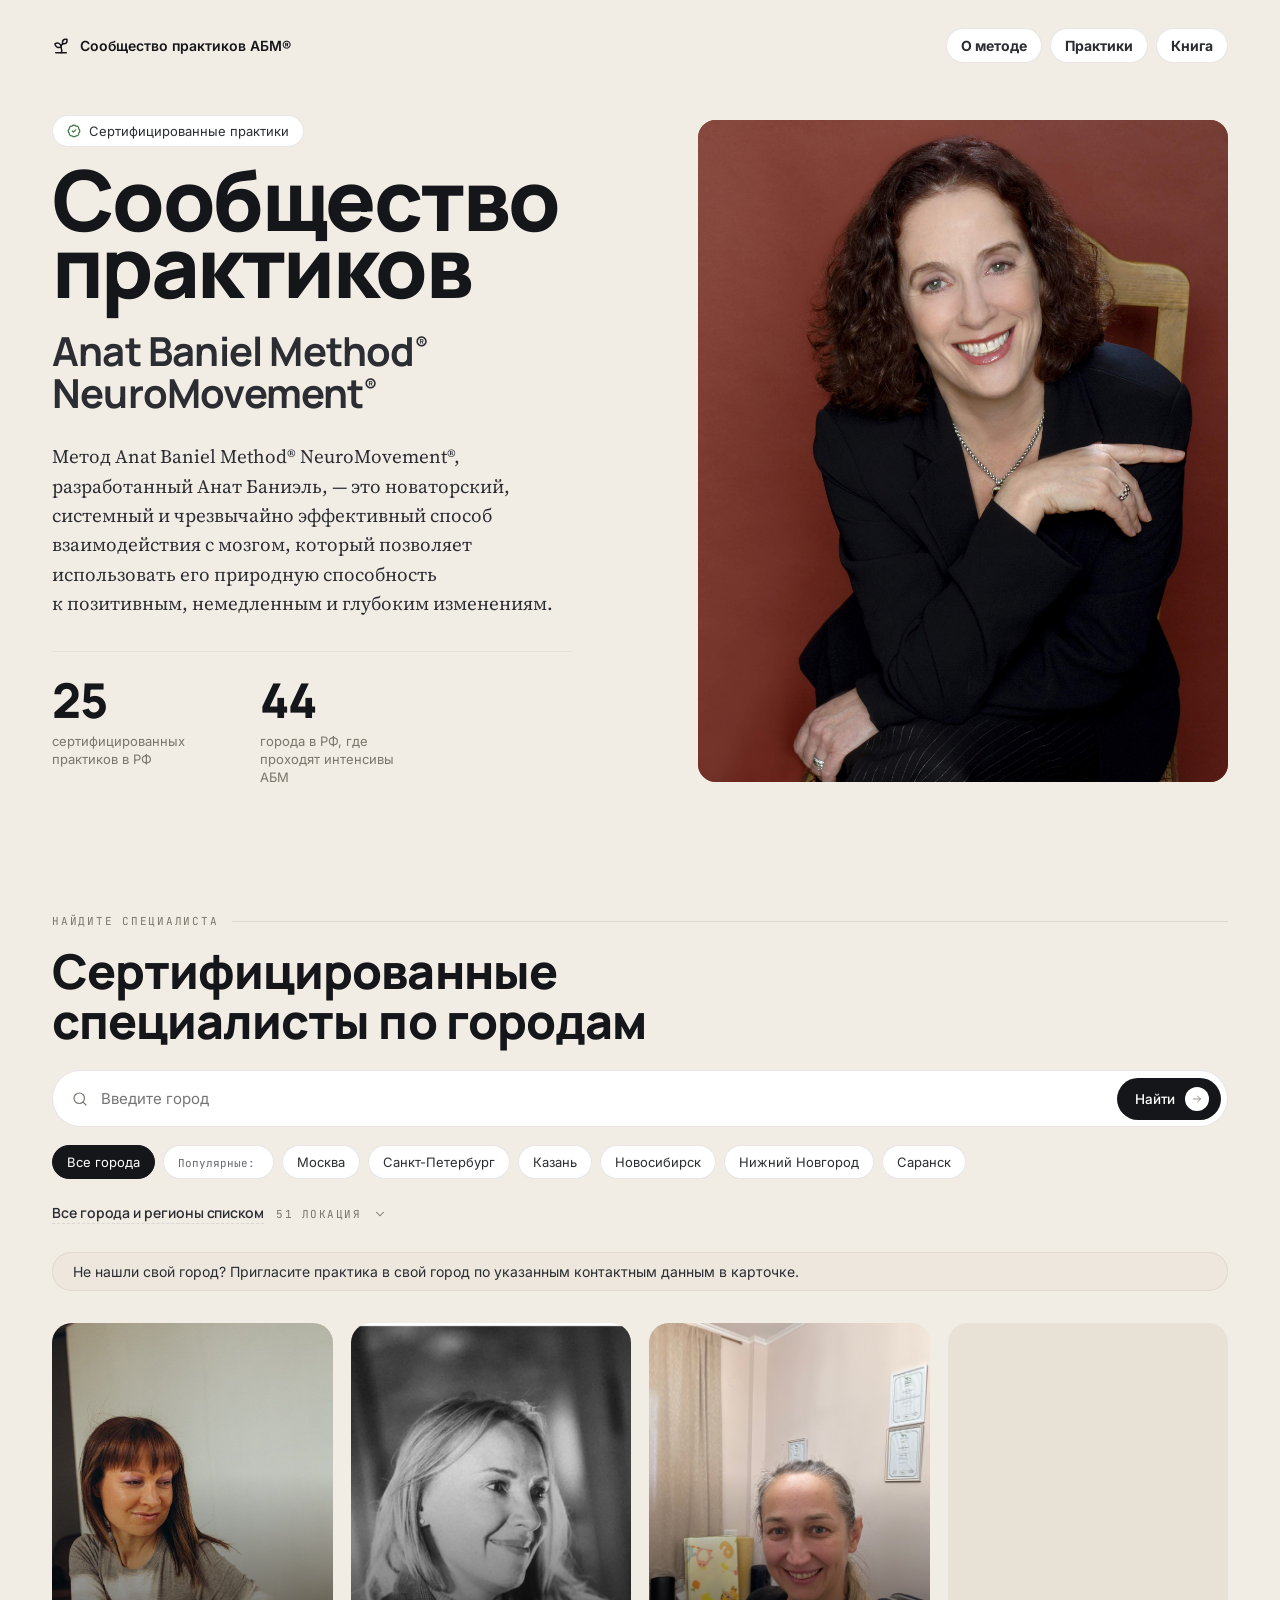
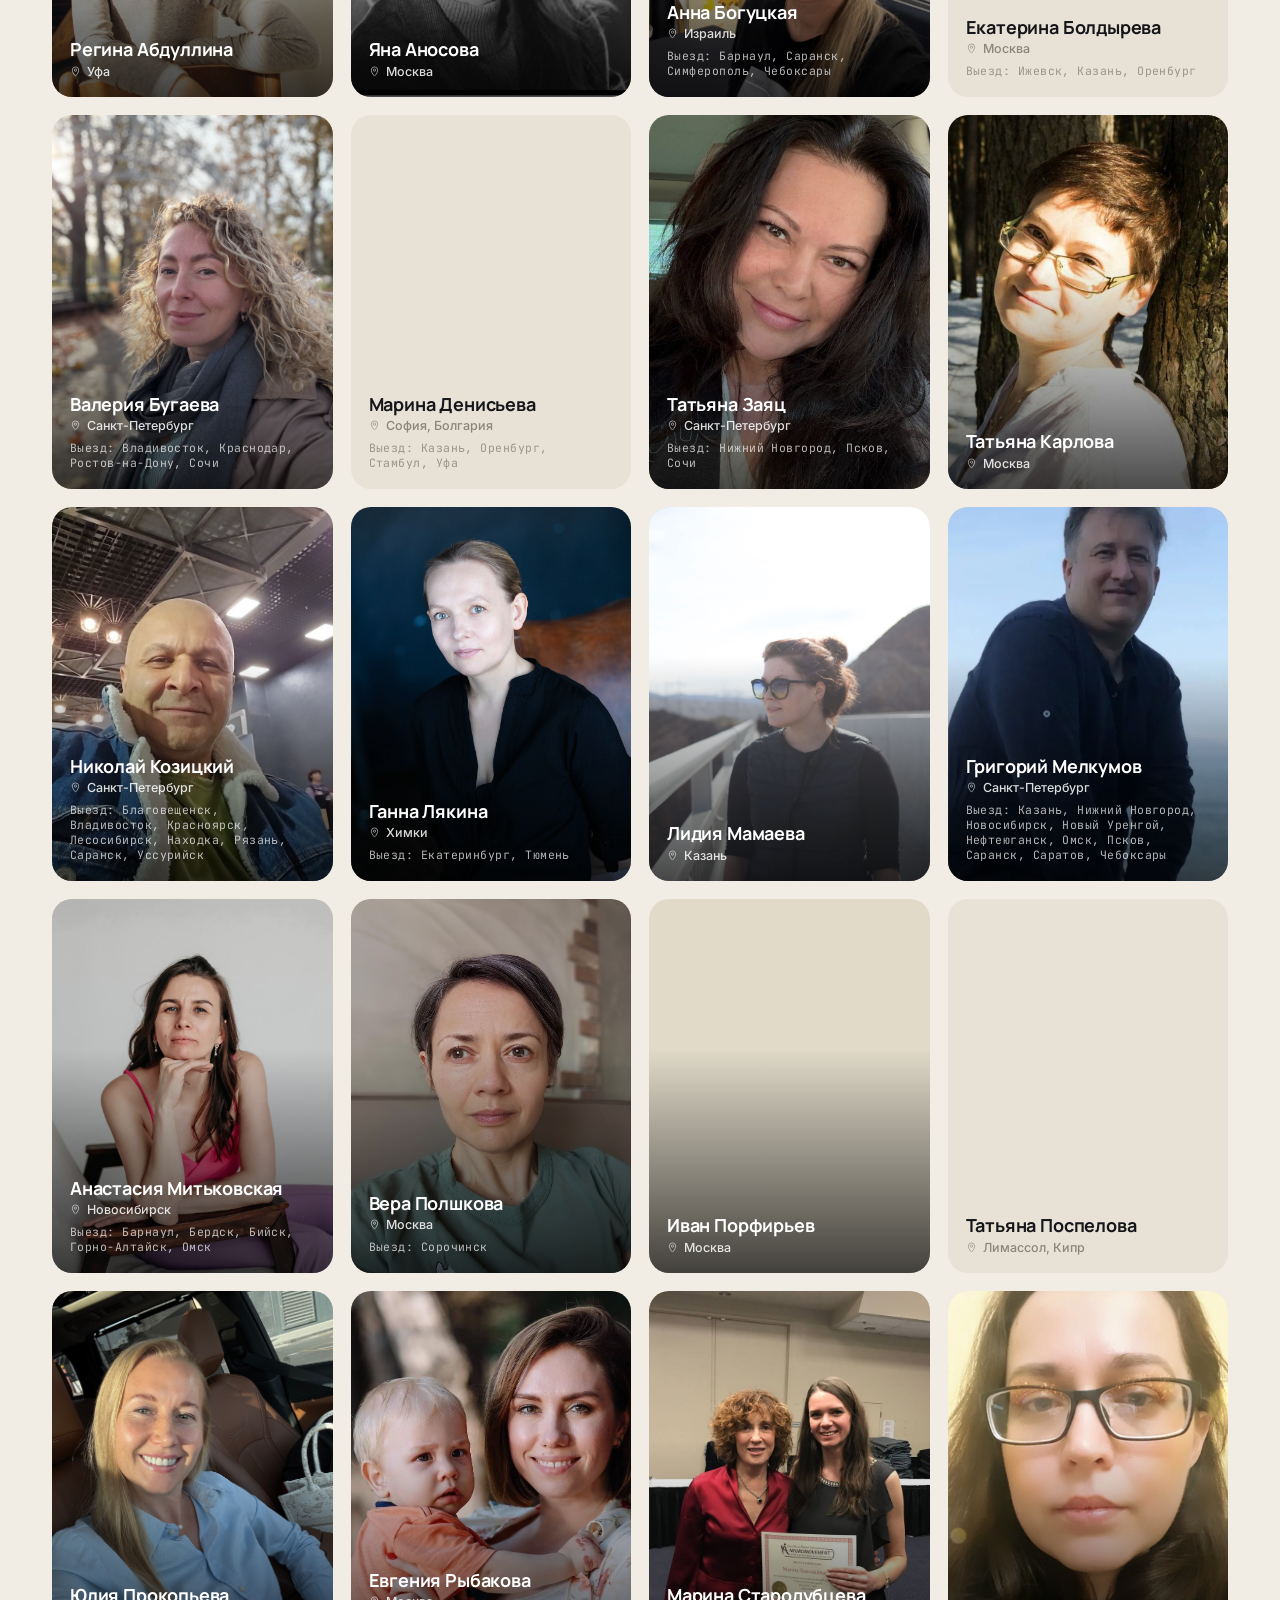
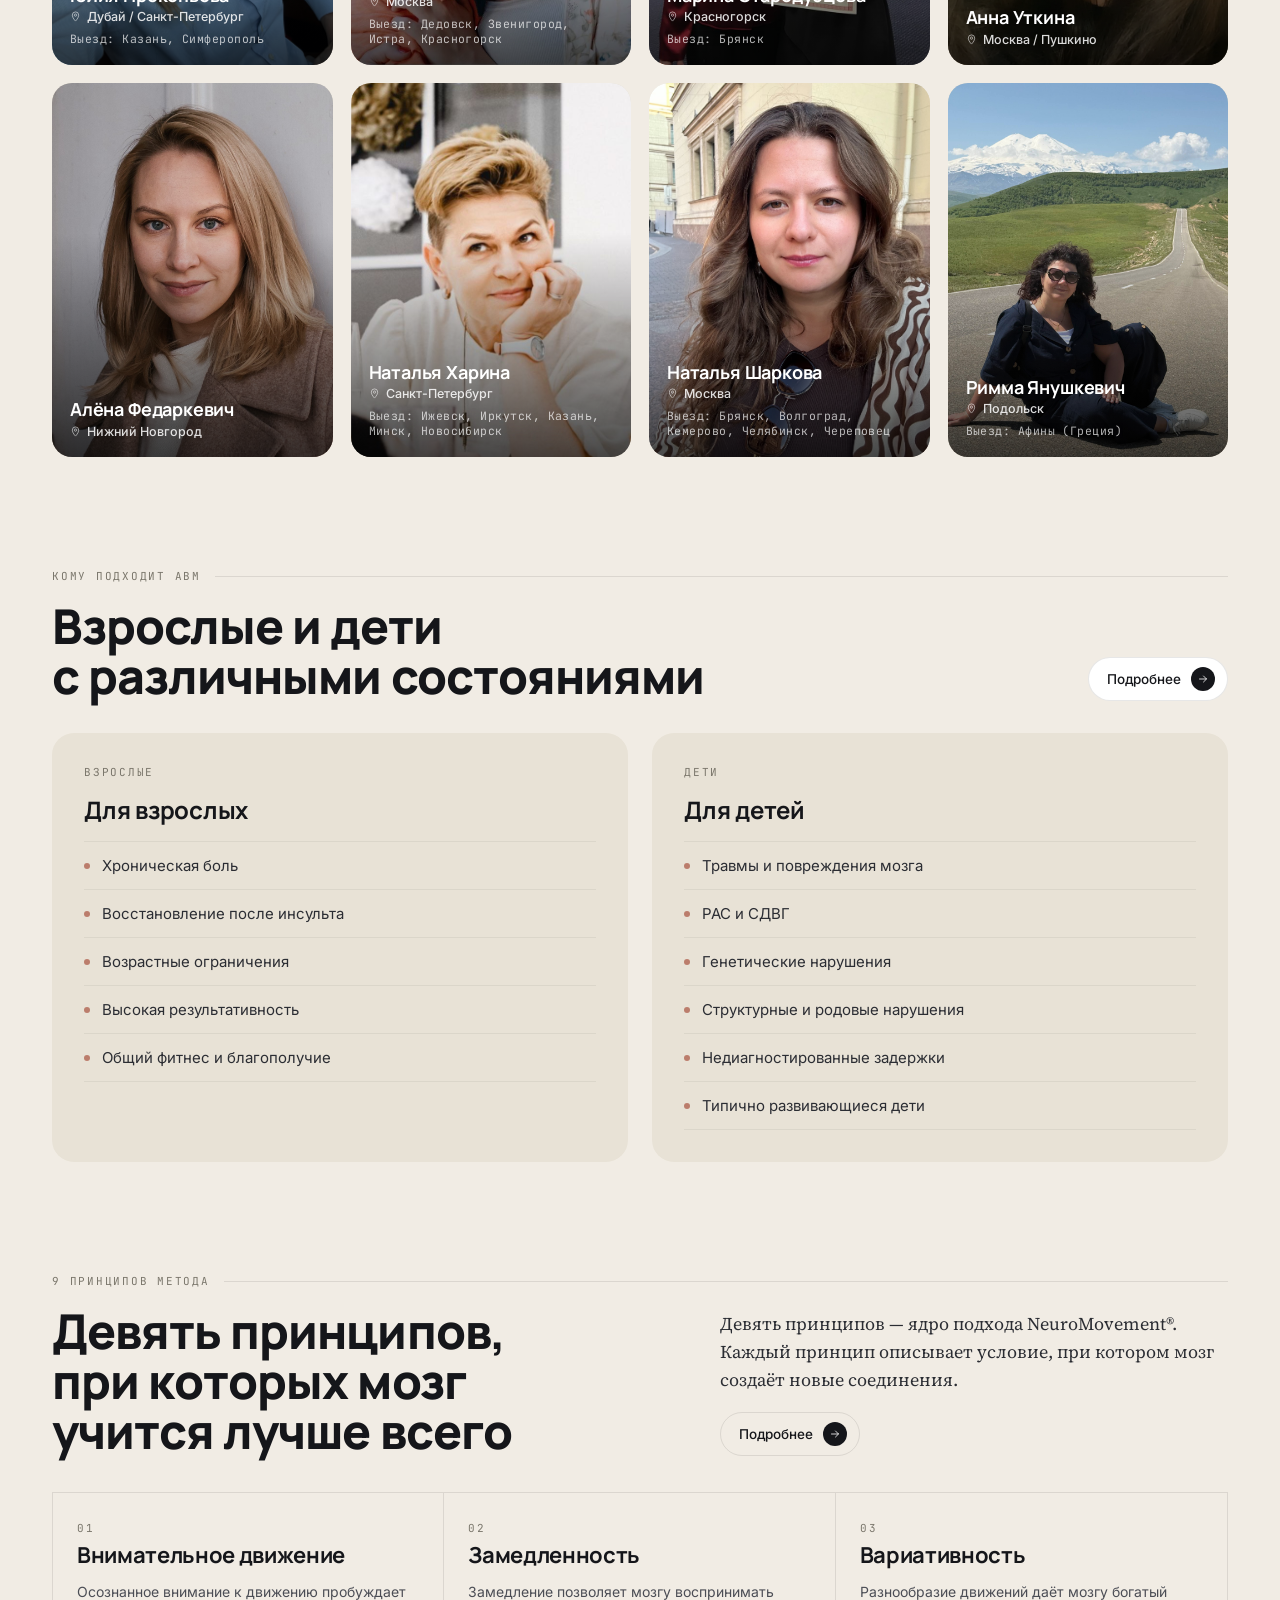
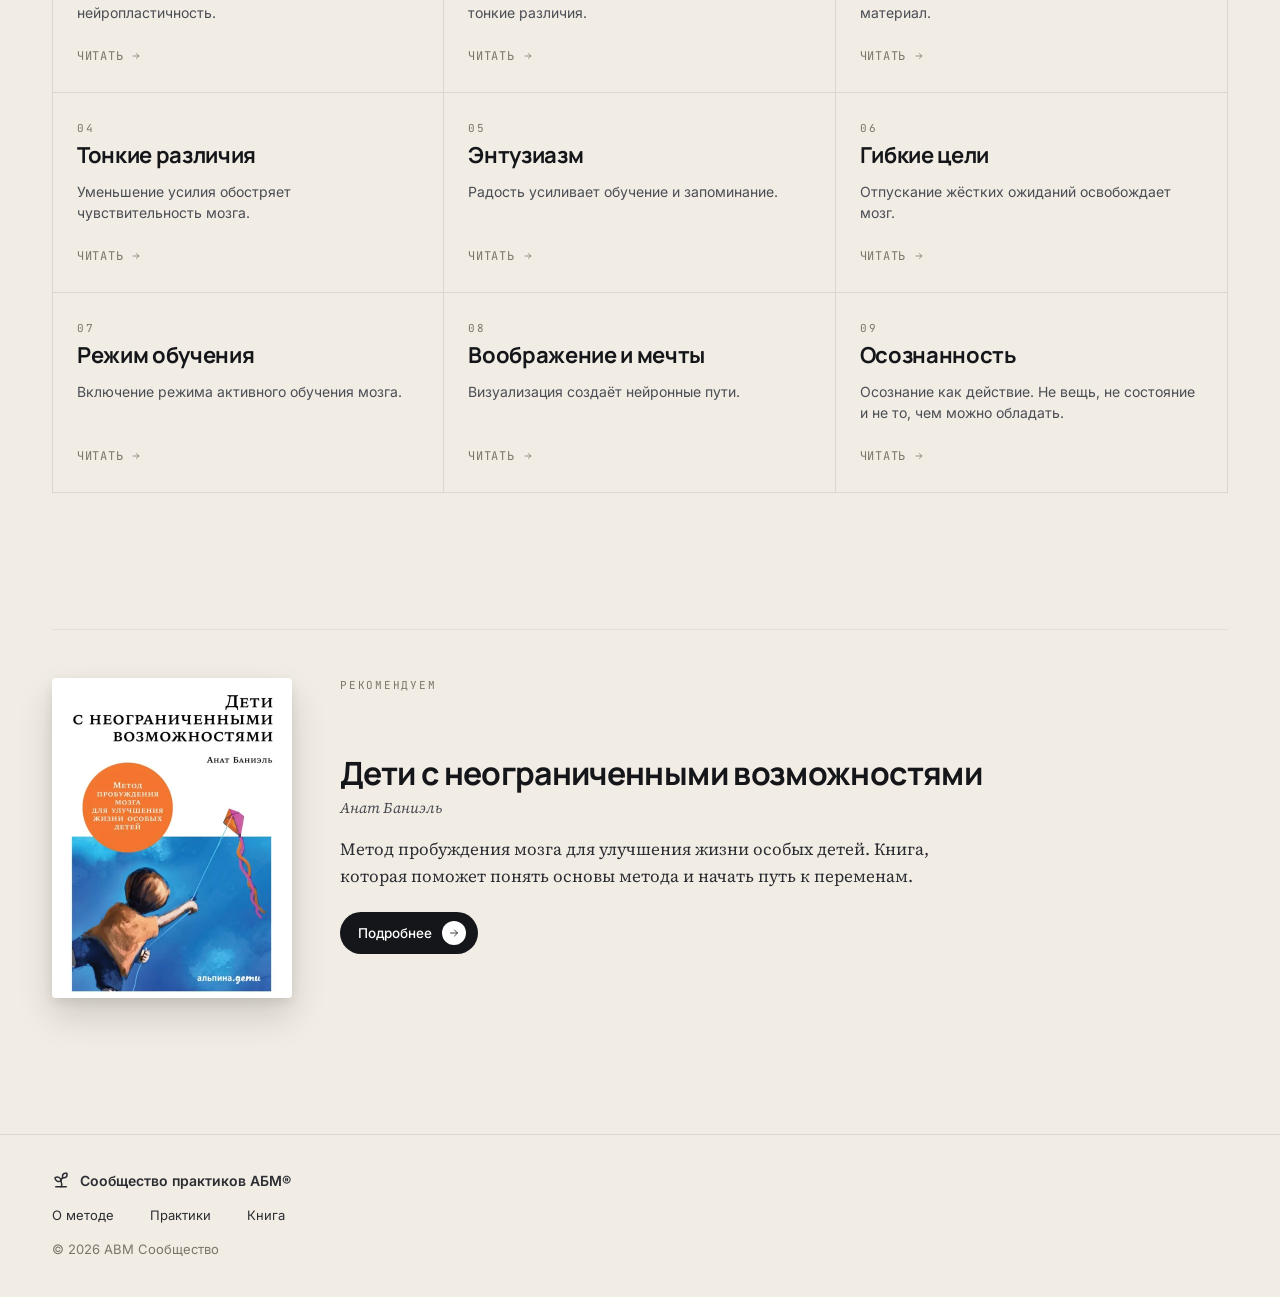
==== commit 398fd7cf: "Афины (Греция) — в зарубежный раздел списка городов Добавил «Афины (Греция)» в набор FOREIGN в initC" ====
--- a/index.html
+++ b/index.html
@@ -821,7 +821,7 @@
   const filterInput = document.getElementById('citiesAccFilter');
   const toggle = document.getElementById('citiesAccToggle');
 
-  const FOREIGN = new Set(['Дубай','Лимассол','Рош Аин (Израиль)','София (Болгария)','Стамбул','Республика Кипр','Минск','Иерусалим','Тель-Авив']);
+  const FOREIGN = new Set(['Дубай','Лимассол','Рош Аин (Израиль)','София (Болгария)','Стамбул','Республика Кипр','Минск','Иерусалим','Тель-Авив','Афины (Греция)']);
 
   function plural(n, forms){
     const m100 = n % 100; if(m100 >= 11 && m100 <= 14) return forms[2];
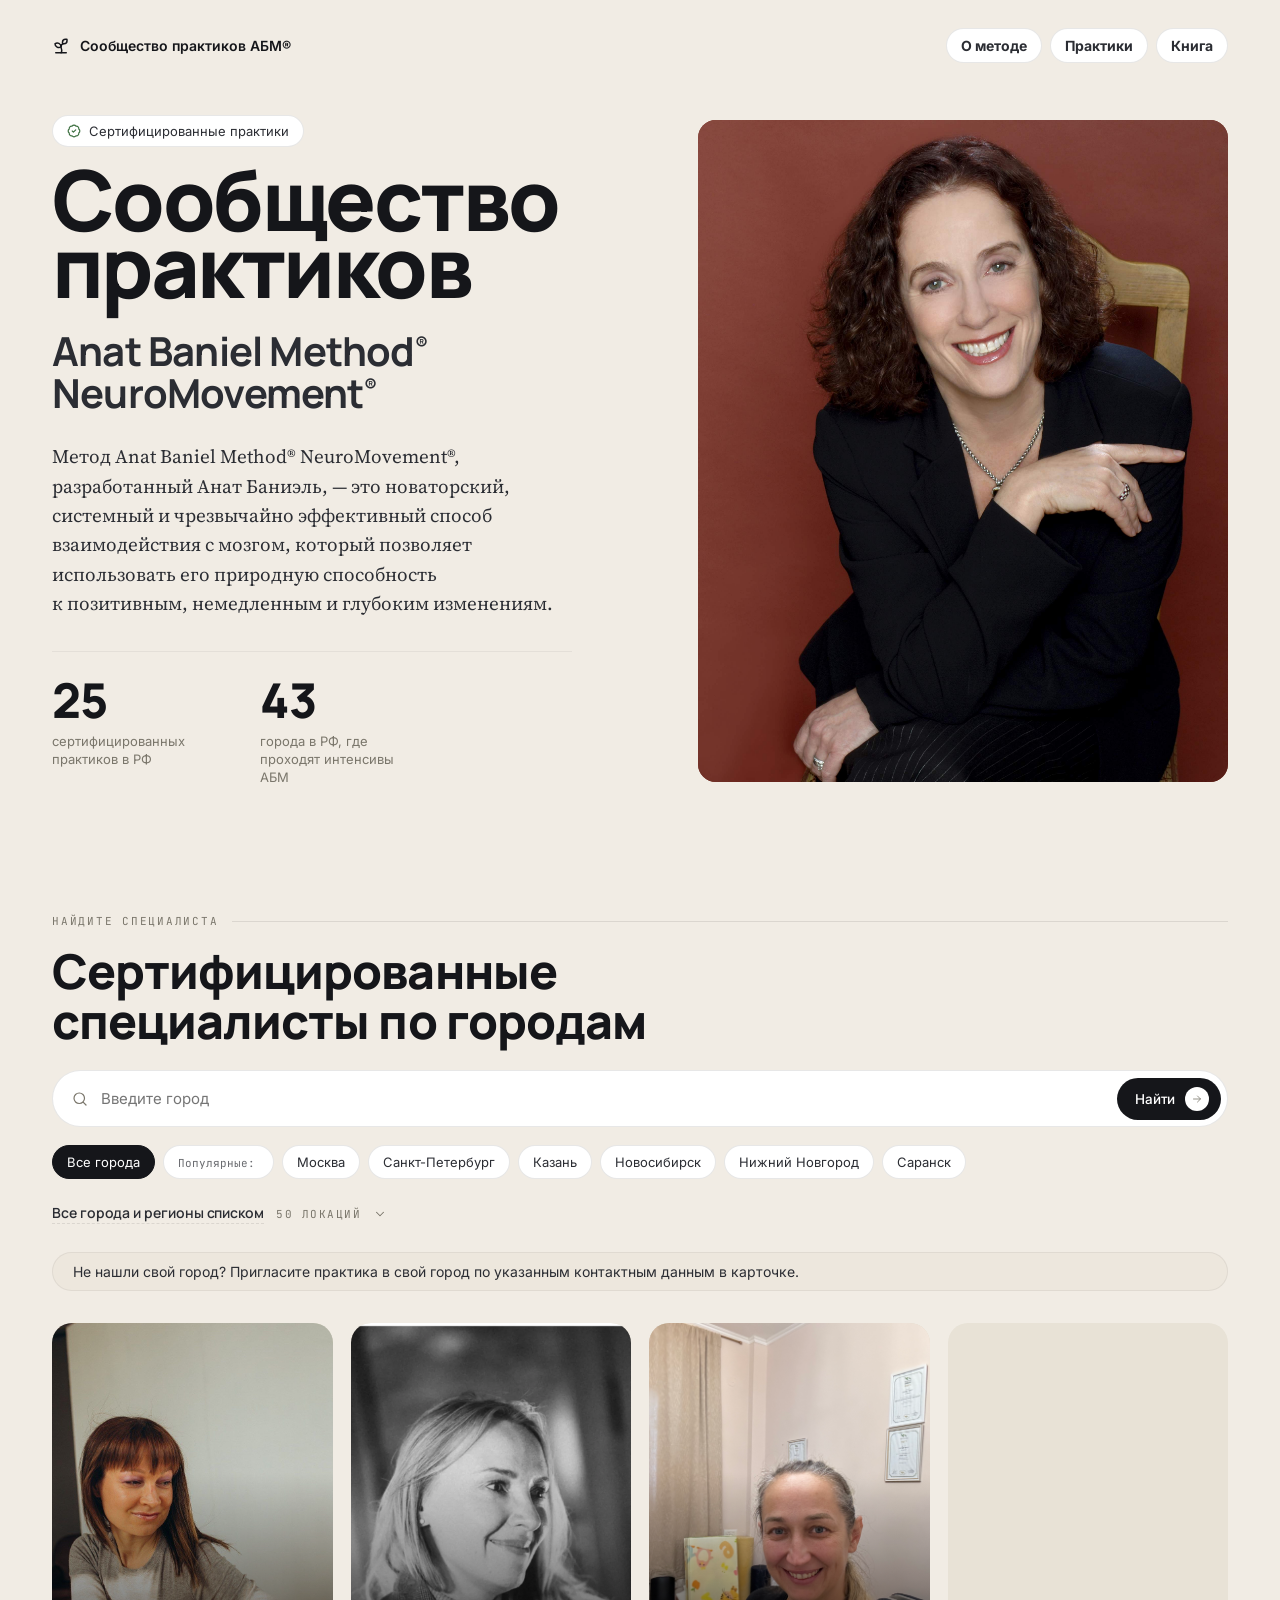
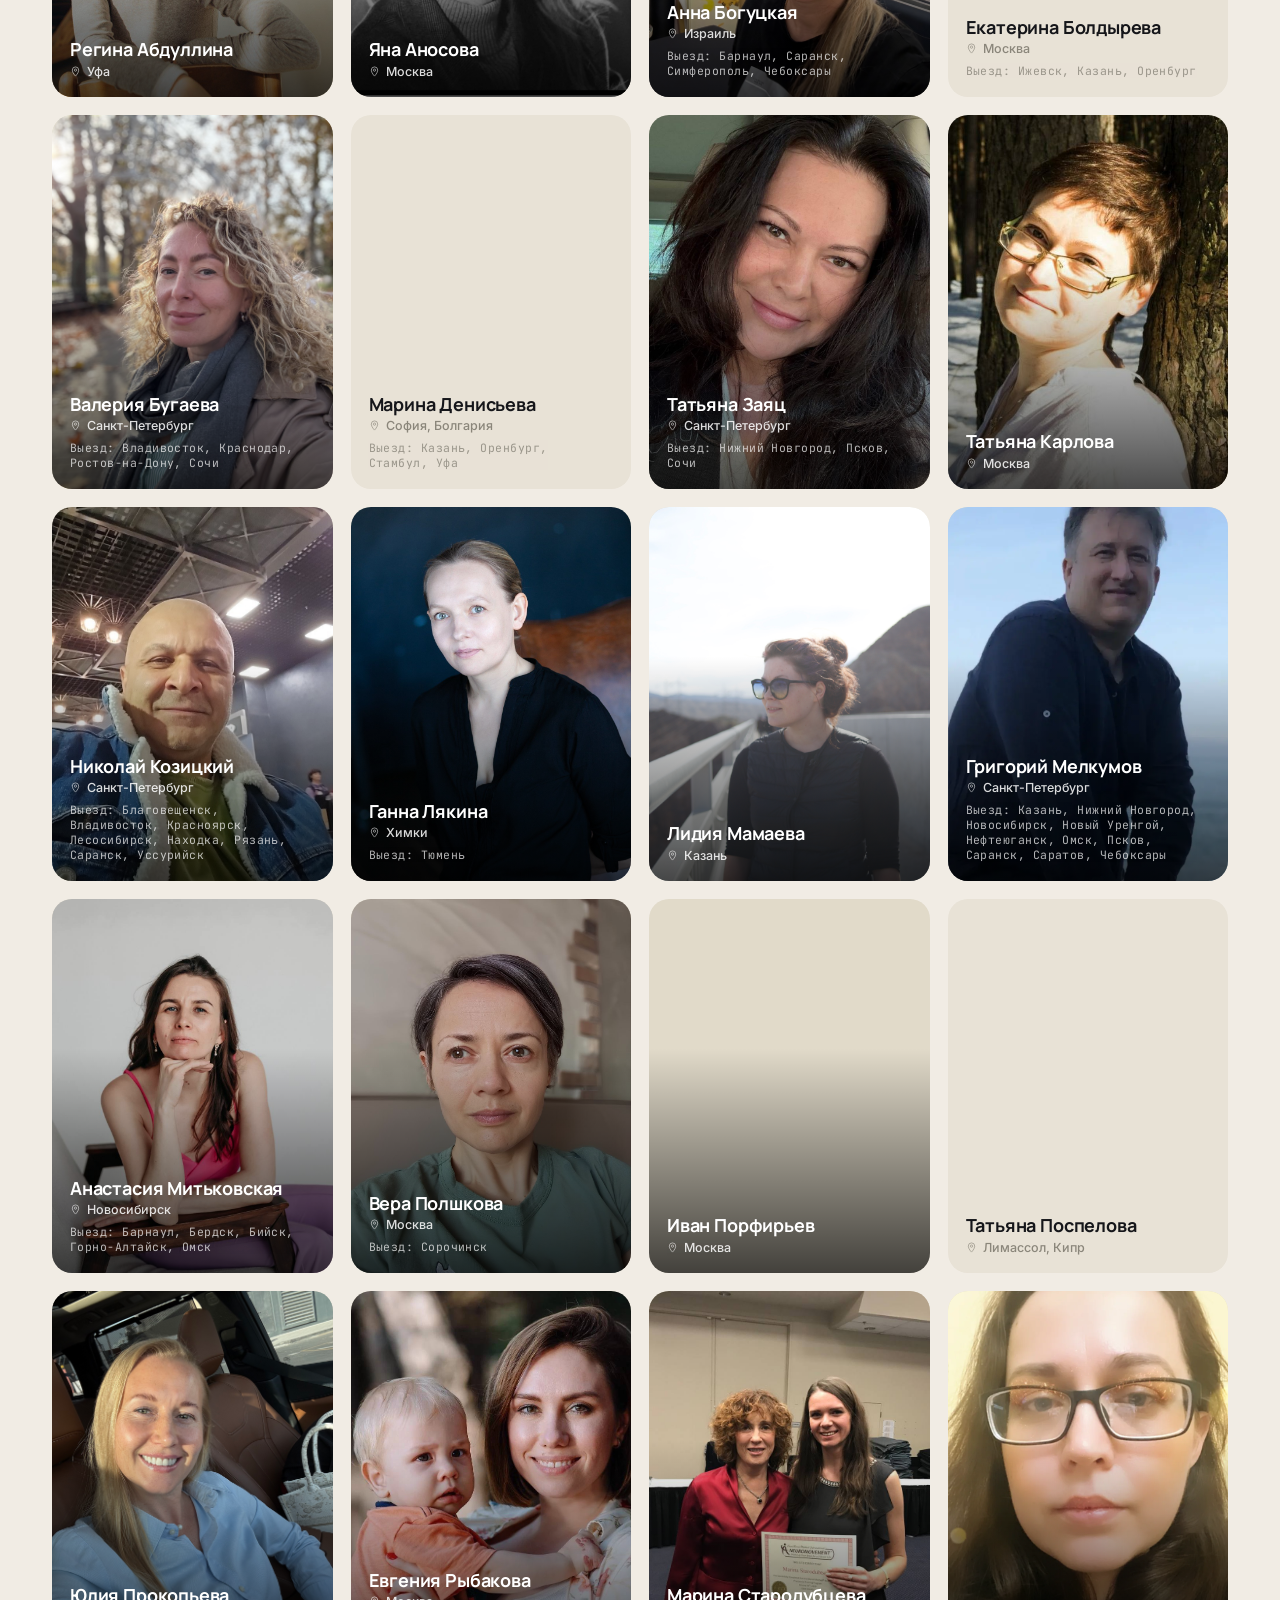
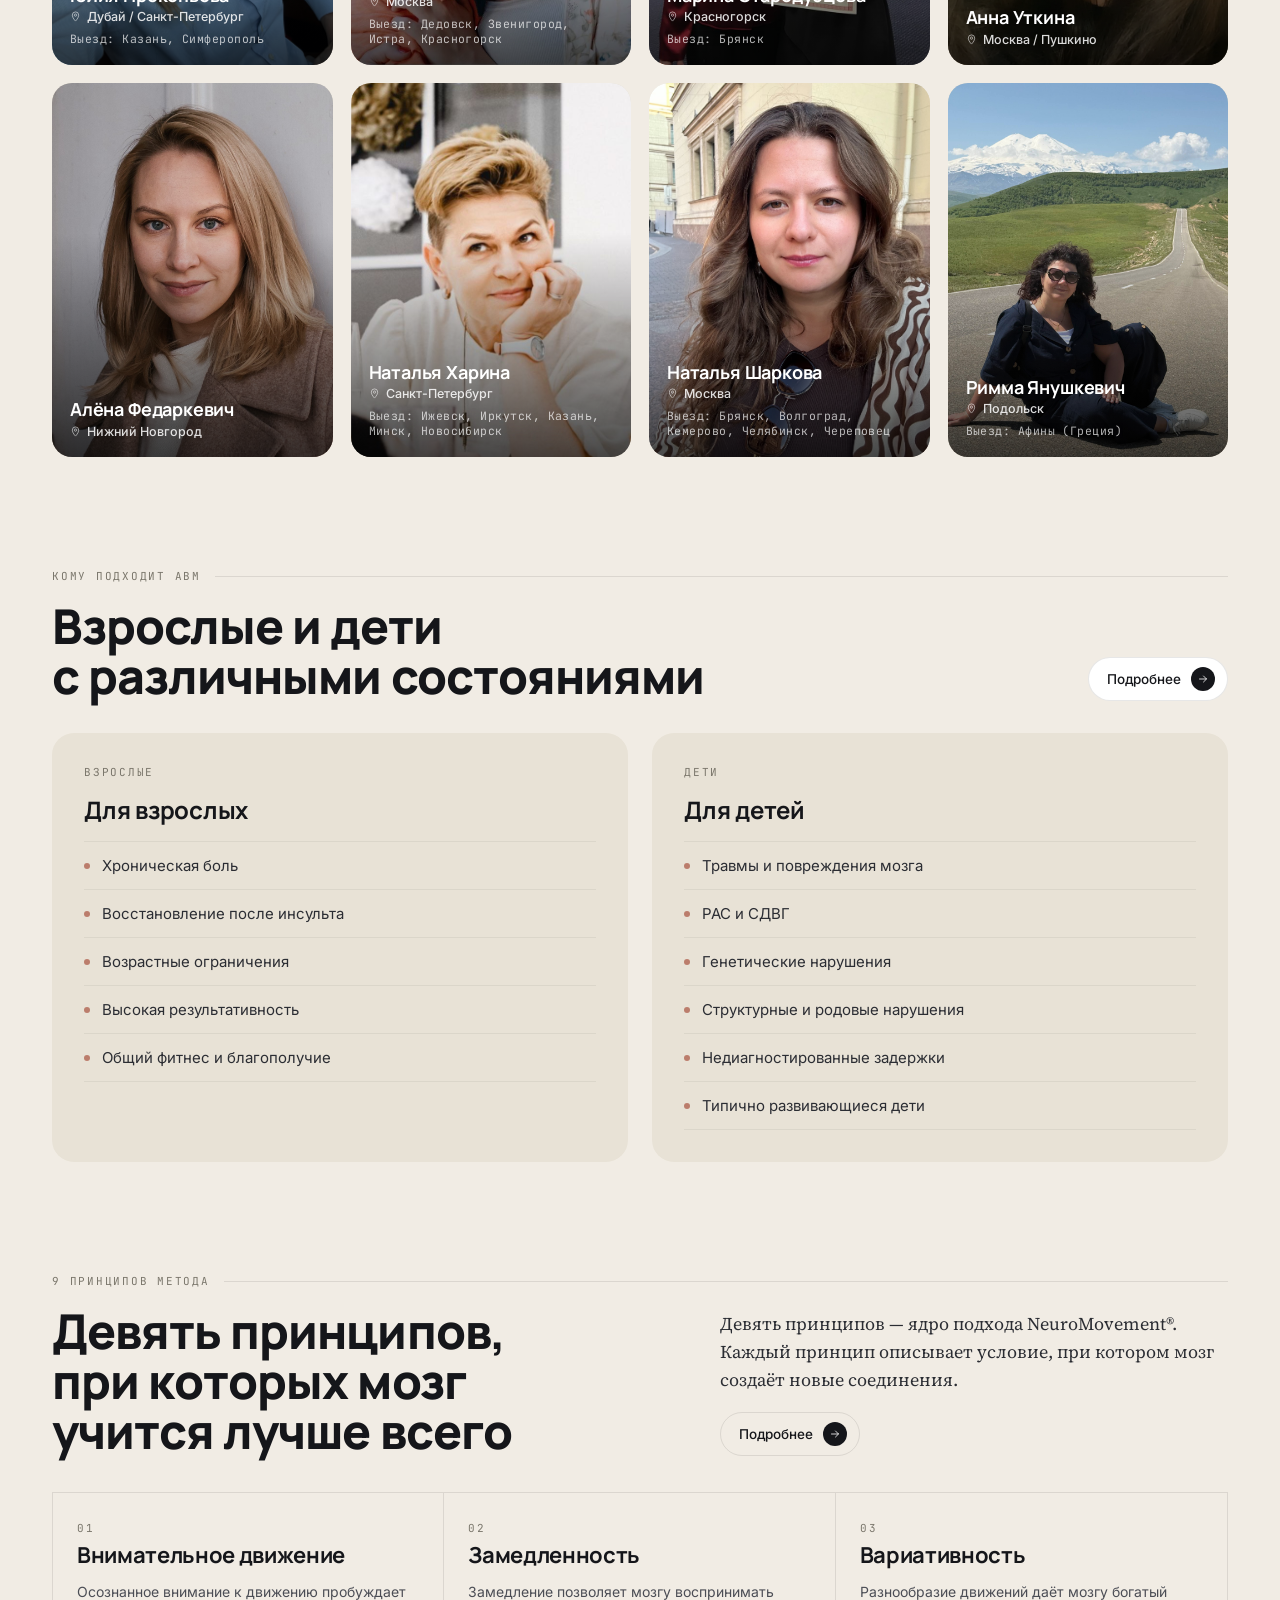
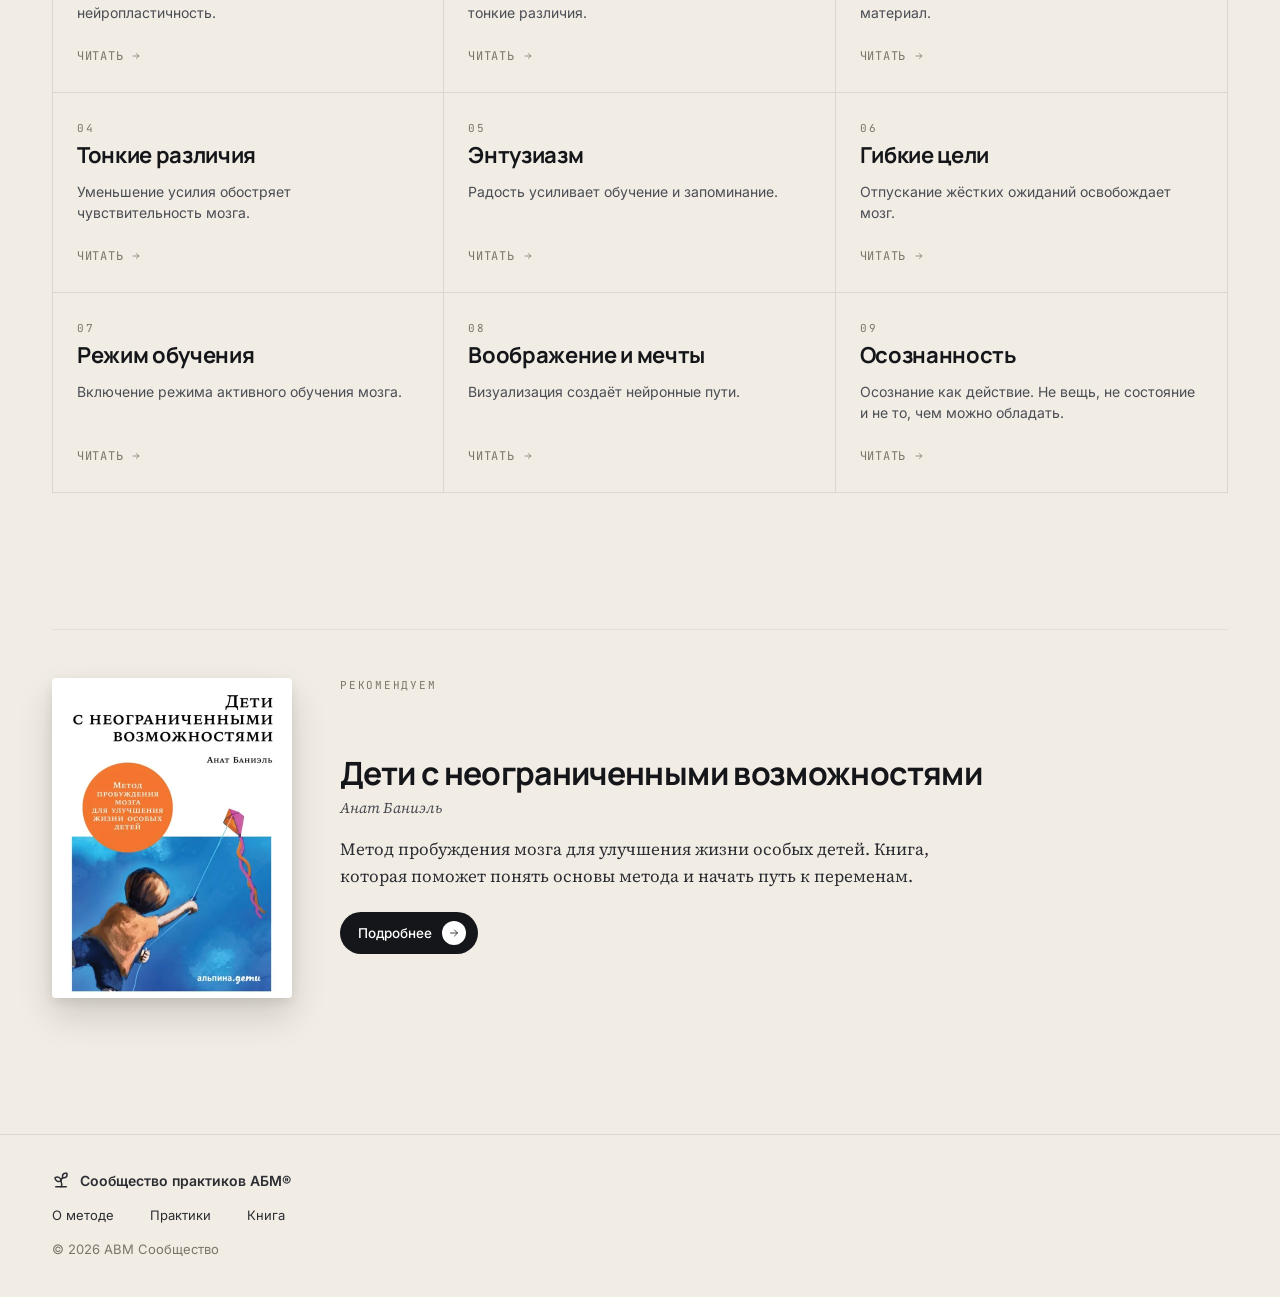
==== commit 46a84116: "Ганна Лякина: убран Екатеринбург из выездных городов По просьбе практика. travel_cities «Екатеринбур" ====
--- a/index.html
+++ b/index.html
@@ -3,6 +3,9 @@
 <head>
 <meta charset="utf-8" />
 <meta name="viewport" content="width=device-width,initial-scale=1" />
+<link rel="icon" href="favicon.svg" type="image/svg+xml" />
+<link rel="icon" href="favicon-32.png" sizes="32x32" type="image/png" />
+<link rel="apple-touch-icon" href="apple-touch-icon.png" />
 <title>Сообщество практиков ABM NeuroMovement®</title>
 <link rel="preconnect" href="https://fonts.googleapis.com">
 <link rel="preconnect" href="https://fonts.gstatic.com" crossorigin>
@@ -249,6 +252,19 @@
   .pract-group.travel li{color:var(--ink-3)}
   .city-block.hidden{display:none}
 </style>
+<!-- Yandex.Metrika counter -->
+<script type="text/javascript">
+    (function(m,e,t,r,i,k,a){
+        m[i]=m[i]||function(){(m[i].a=m[i].a||[]).push(arguments)};
+        m[i].l=1*new Date();
+        for (var j = 0; j < document.scripts.length; j++) {if (document.scripts[j].src === r) { return; }}
+        k=e.createElement(t),a=e.getElementsByTagName(t)[0],k.async=1,k.src=r,a.parentNode.insertBefore(k,a)
+    })(window, document,'script','https://mc.yandex.ru/metrika/tag.js?id=110566264', 'ym');
+
+    ym(110566264, 'init', {ssr:true, webvisor:true, clickmap:true, ecommerce:"dataLayer", referrer: document.referrer, url: location.href, accurateTrackBounce:true, trackLinks:true});
+</script>
+<noscript><div><img src="https://mc.yandex.ru/watch/110566264" style="position:absolute; left:-9999px;" alt="" /></div></noscript>
+<!-- /Yandex.Metrika counter -->
 </head>
 <body>
 
@@ -403,7 +419,7 @@
         <div class="ph" style="background-image:url(images/practitioner-photos/lyakina-ganna.jpg)"></div>
         <div class="name">Ганна Лякина</div>
         <div class="city"><svg width="11" height="11" viewBox="0 0 24 24" fill="none"><path d="M12 22s7-7 7-13a7 7 0 1 0-14 0c0 6 7 13 7 13Z" stroke="currentColor" stroke-width="1.6"/><circle cx="12" cy="9" r="2.5" stroke="currentColor" stroke-width="1.6"/></svg>Химки</div>
-        <div class="away">Выезд: Екатеринбург, Тюмень</div>
+        <div class="away">Выезд: Тюмень</div>
       </article>
       <article class="pcard" data-id="mamaeva-lida">
         <div class="ph" style="background-image:url(images/practitioner-photos/mamaeva-lida.jpg)"></div>
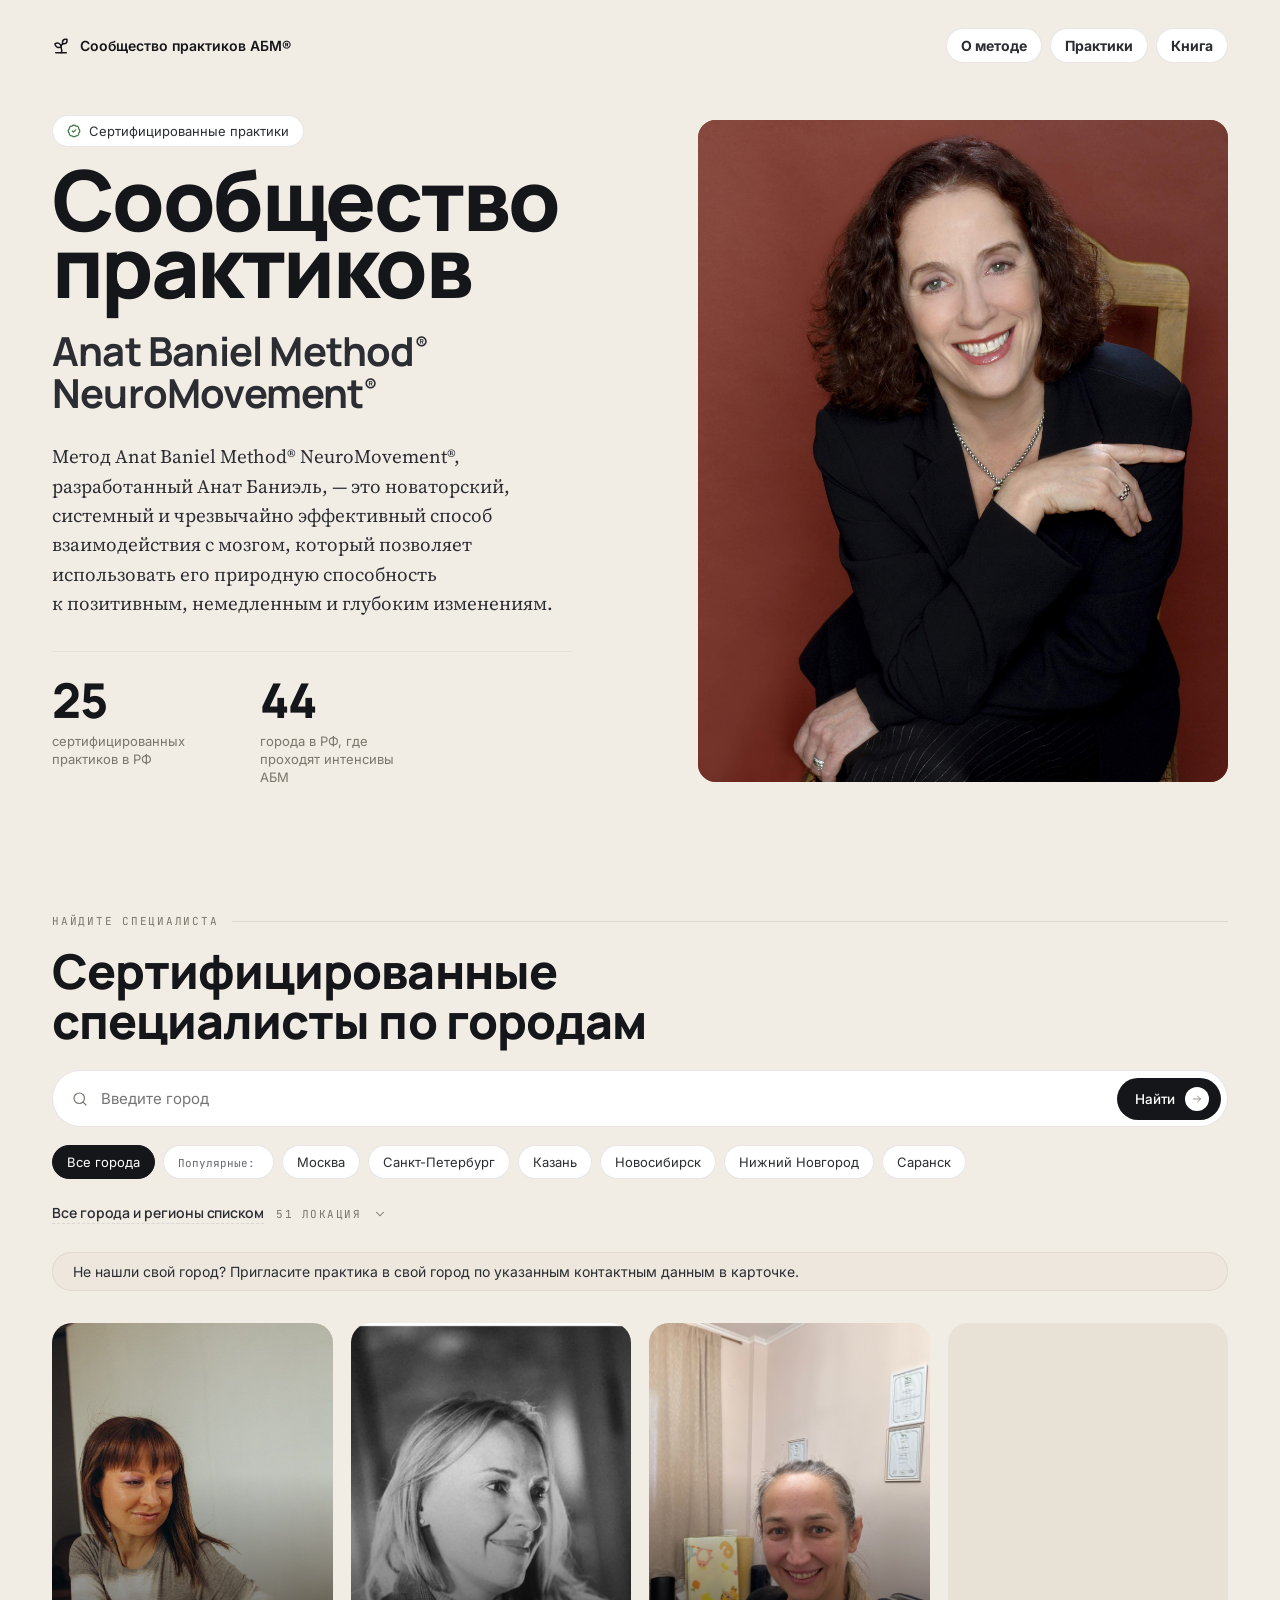
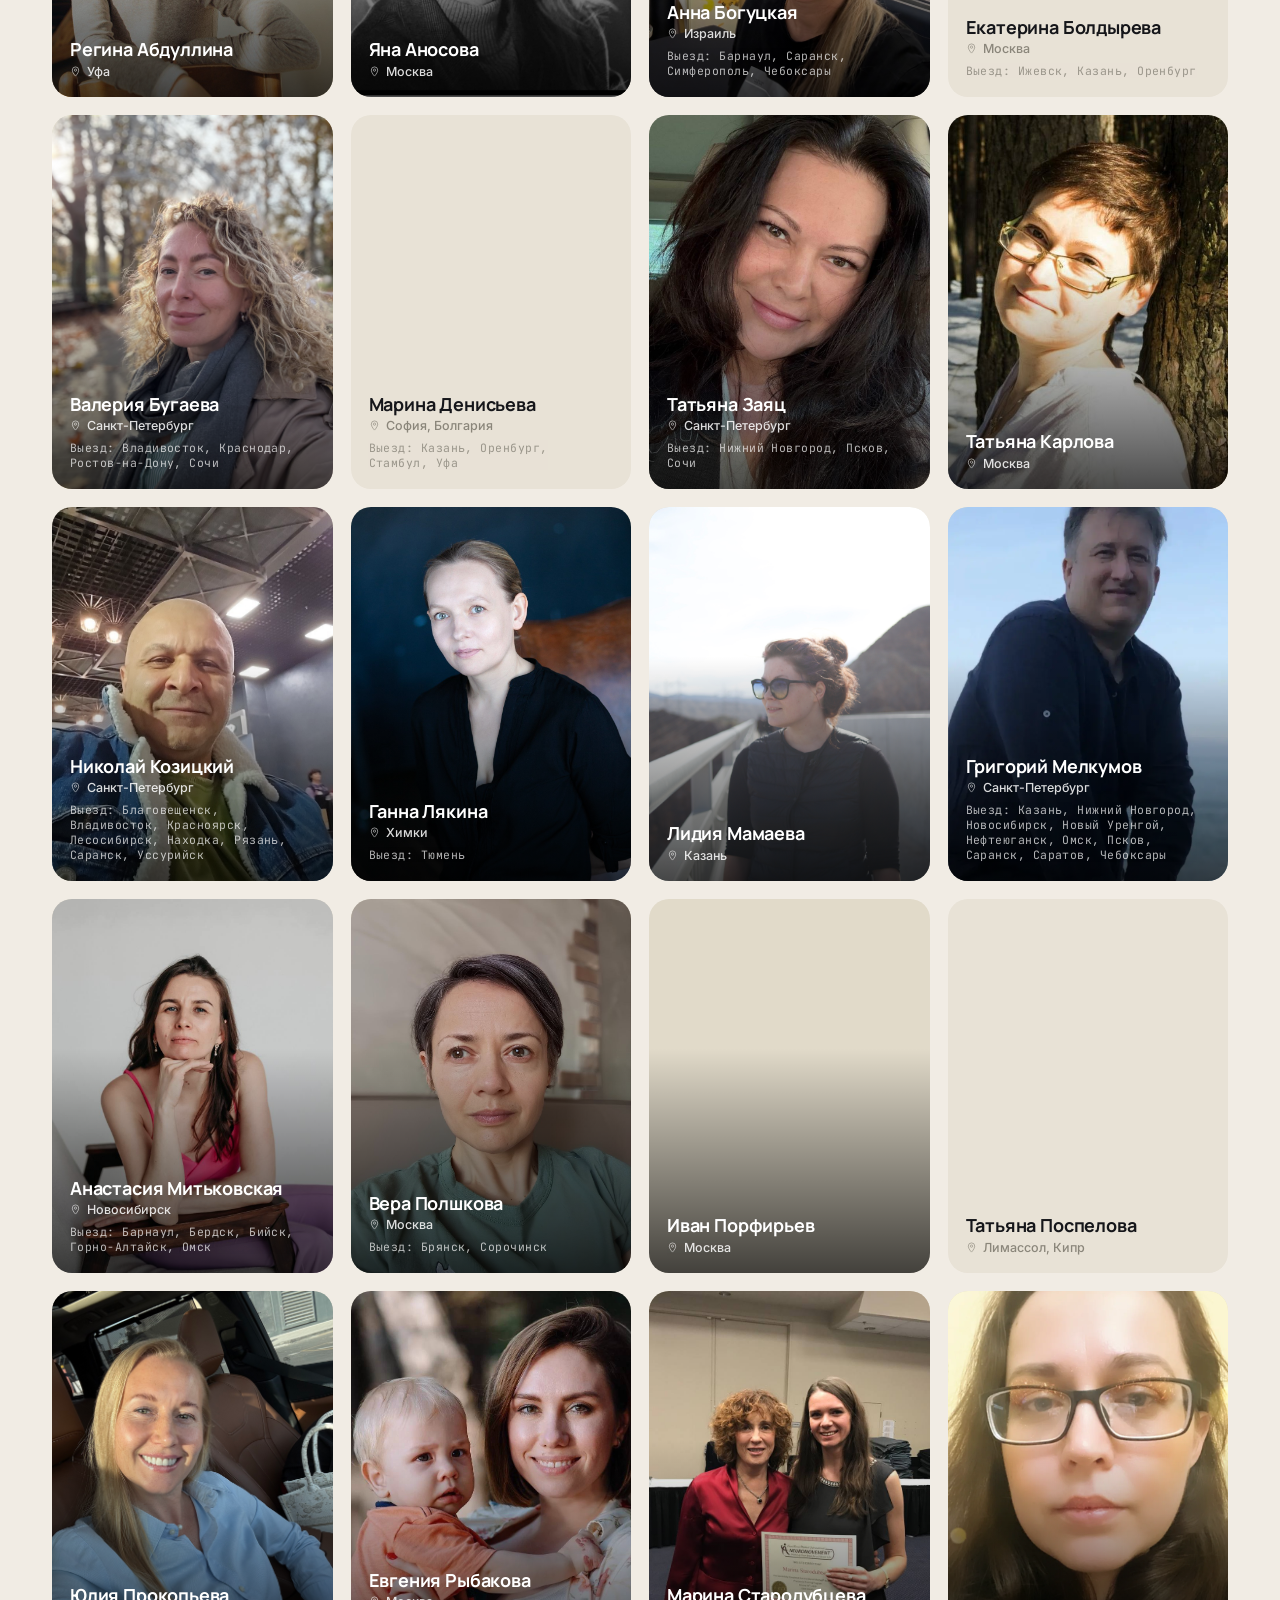
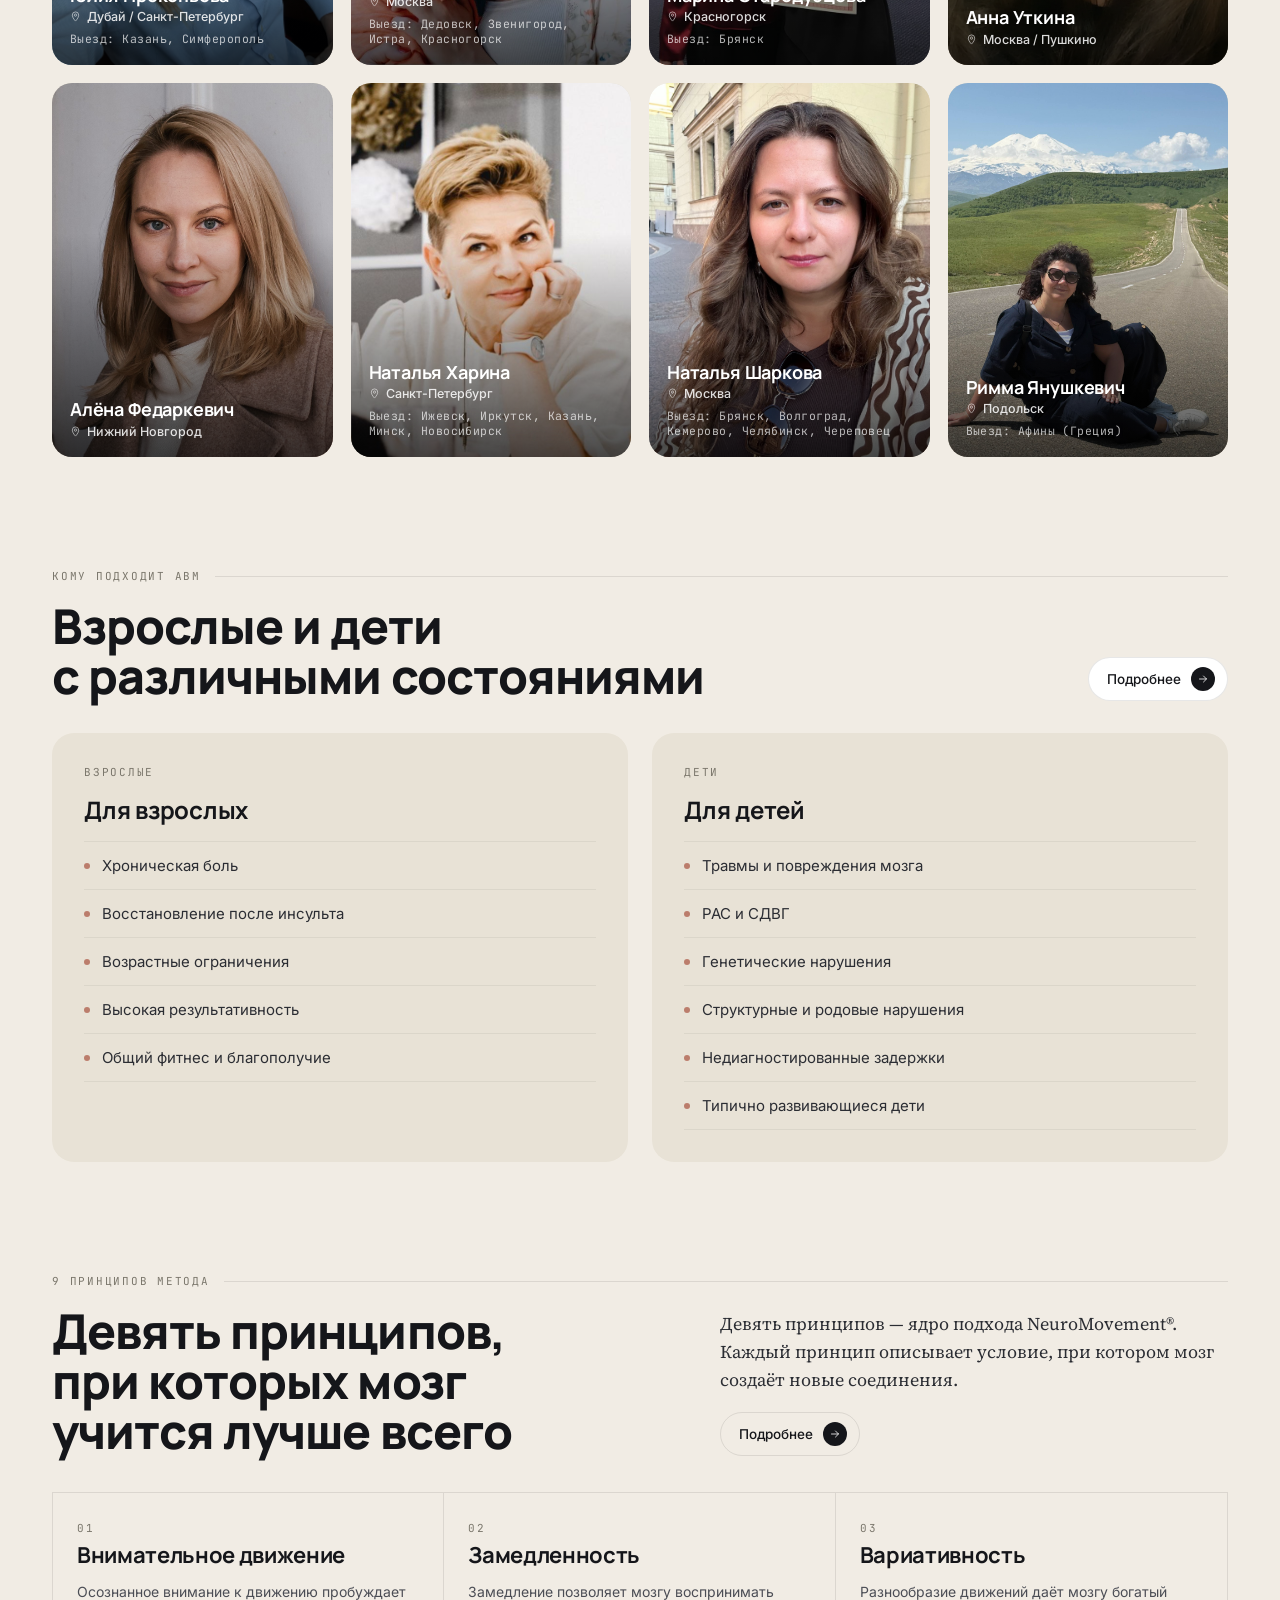
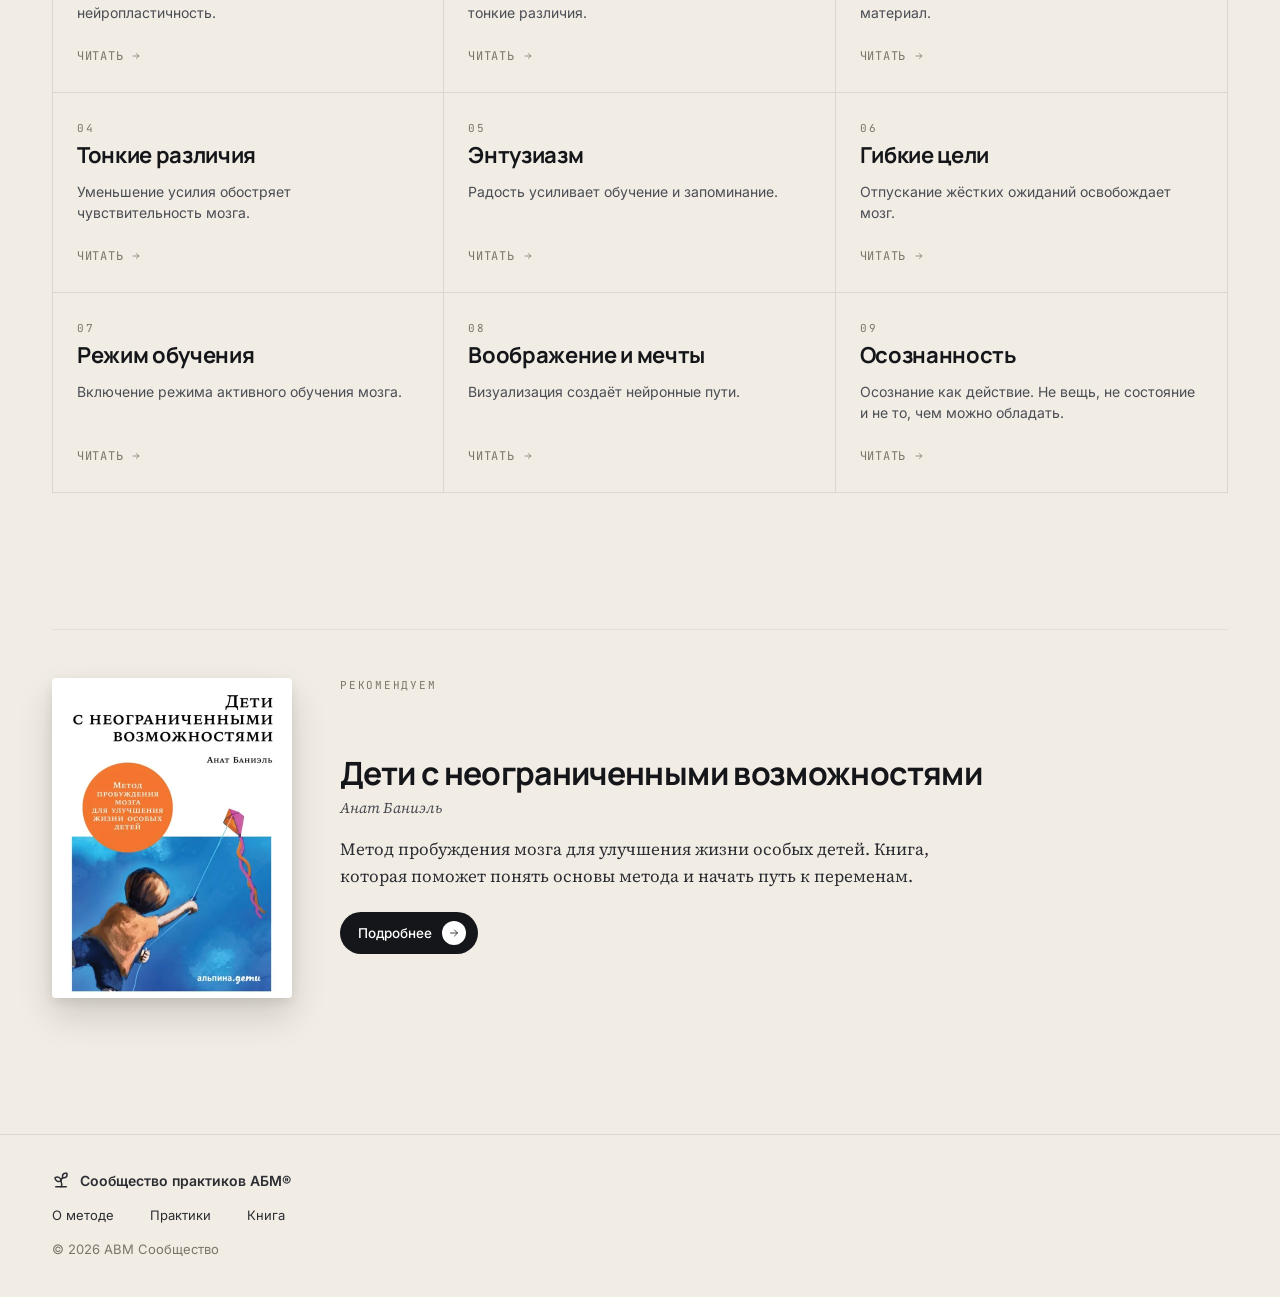
==== commit 97ca0bf4: "Вера Полшкова: добавлен выезд в Брянск (+ Сорочинск теперь парсится в список городов) Co-Authored-By" ====
--- a/index.html
+++ b/index.html
@@ -442,7 +442,7 @@
         <div class="ph" style="background-image:url(images/practitioner-photos/polshkova-vera.jpg)"></div>
         <div class="name">Вера Полшкова</div>
         <div class="city"><svg width="11" height="11" viewBox="0 0 24 24" fill="none"><path d="M12 22s7-7 7-13a7 7 0 1 0-14 0c0 6 7 13 7 13Z" stroke="currentColor" stroke-width="1.6"/><circle cx="12" cy="9" r="2.5" stroke="currentColor" stroke-width="1.6"/></svg>Москва</div>
-        <div class="away">Выезд: Сорочинск</div>
+        <div class="away">Выезд: Брянск, Сорочинск</div>
       </article>
       <article class="pcard" data-id="porfiriev-ivan">
         <div class="ph" style="background-image:url(images/practitioner-photos/porfiriev-ivan.jpg)"></div>
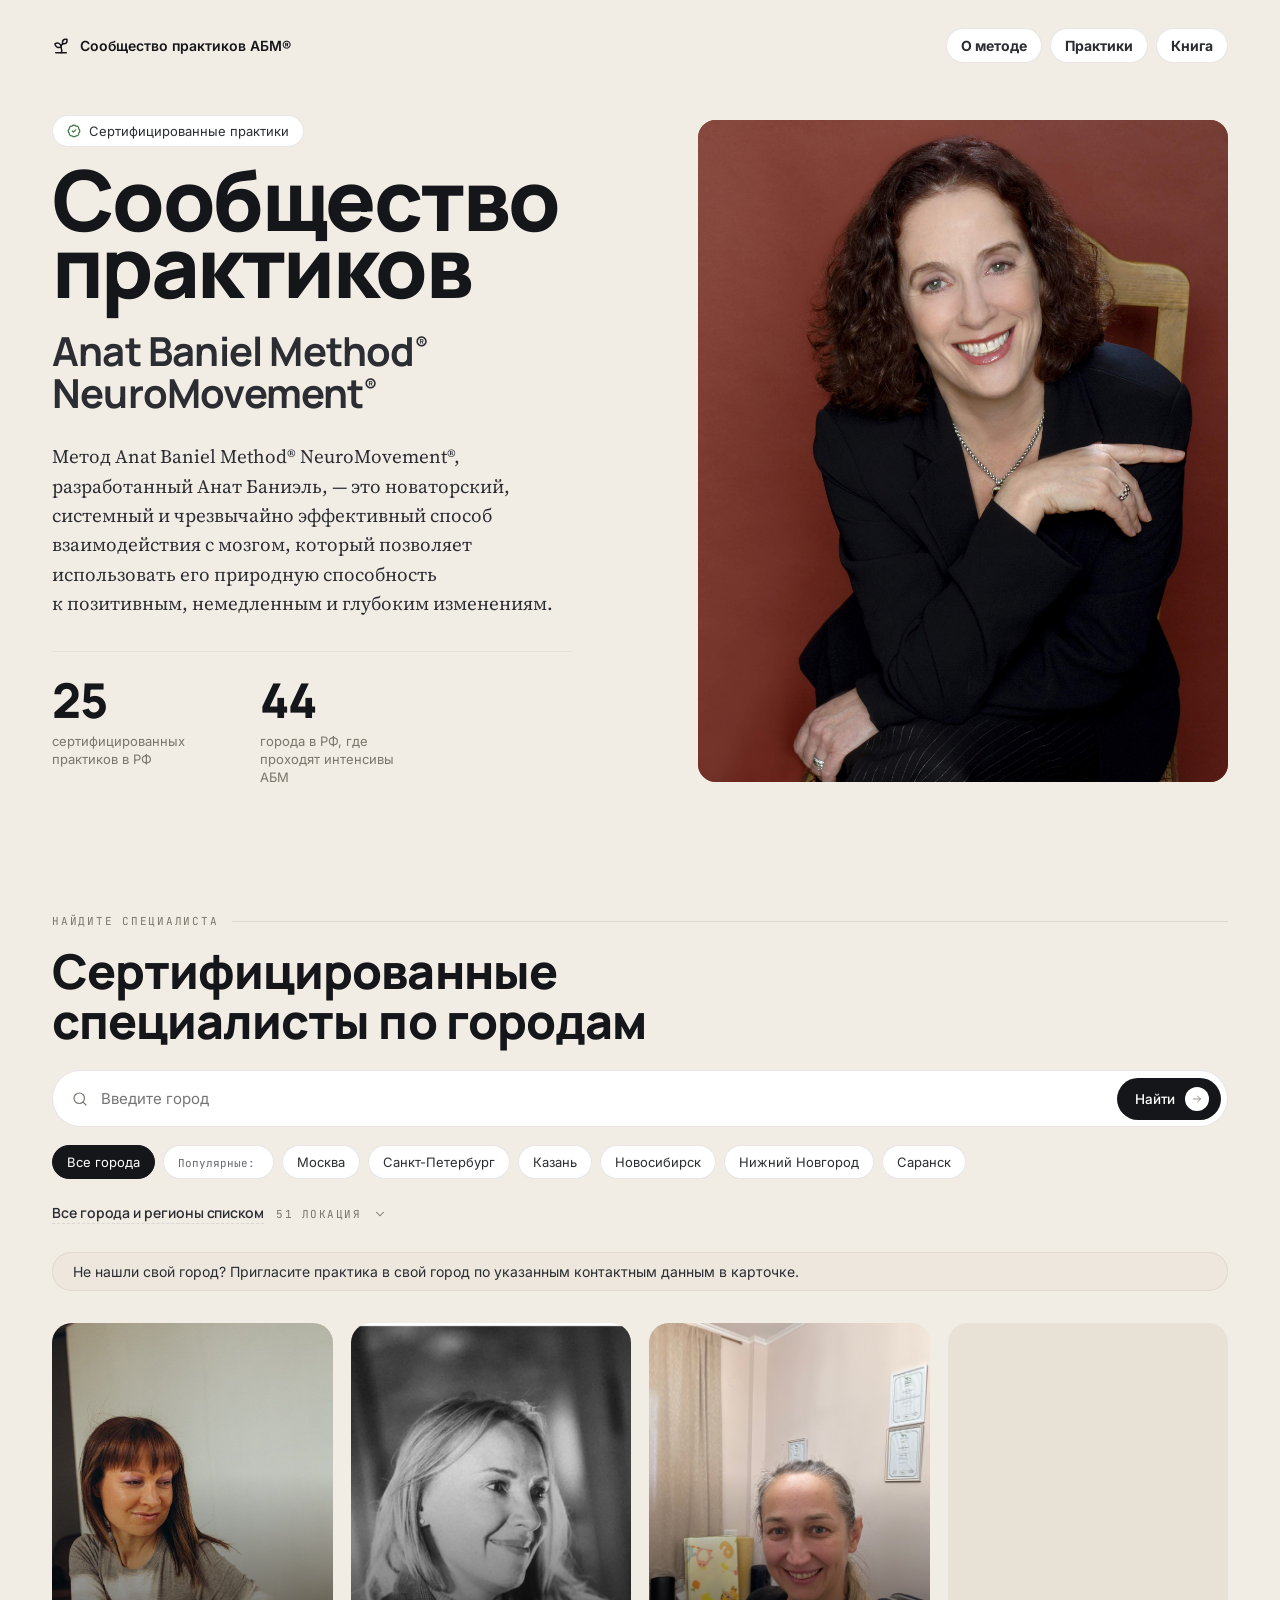
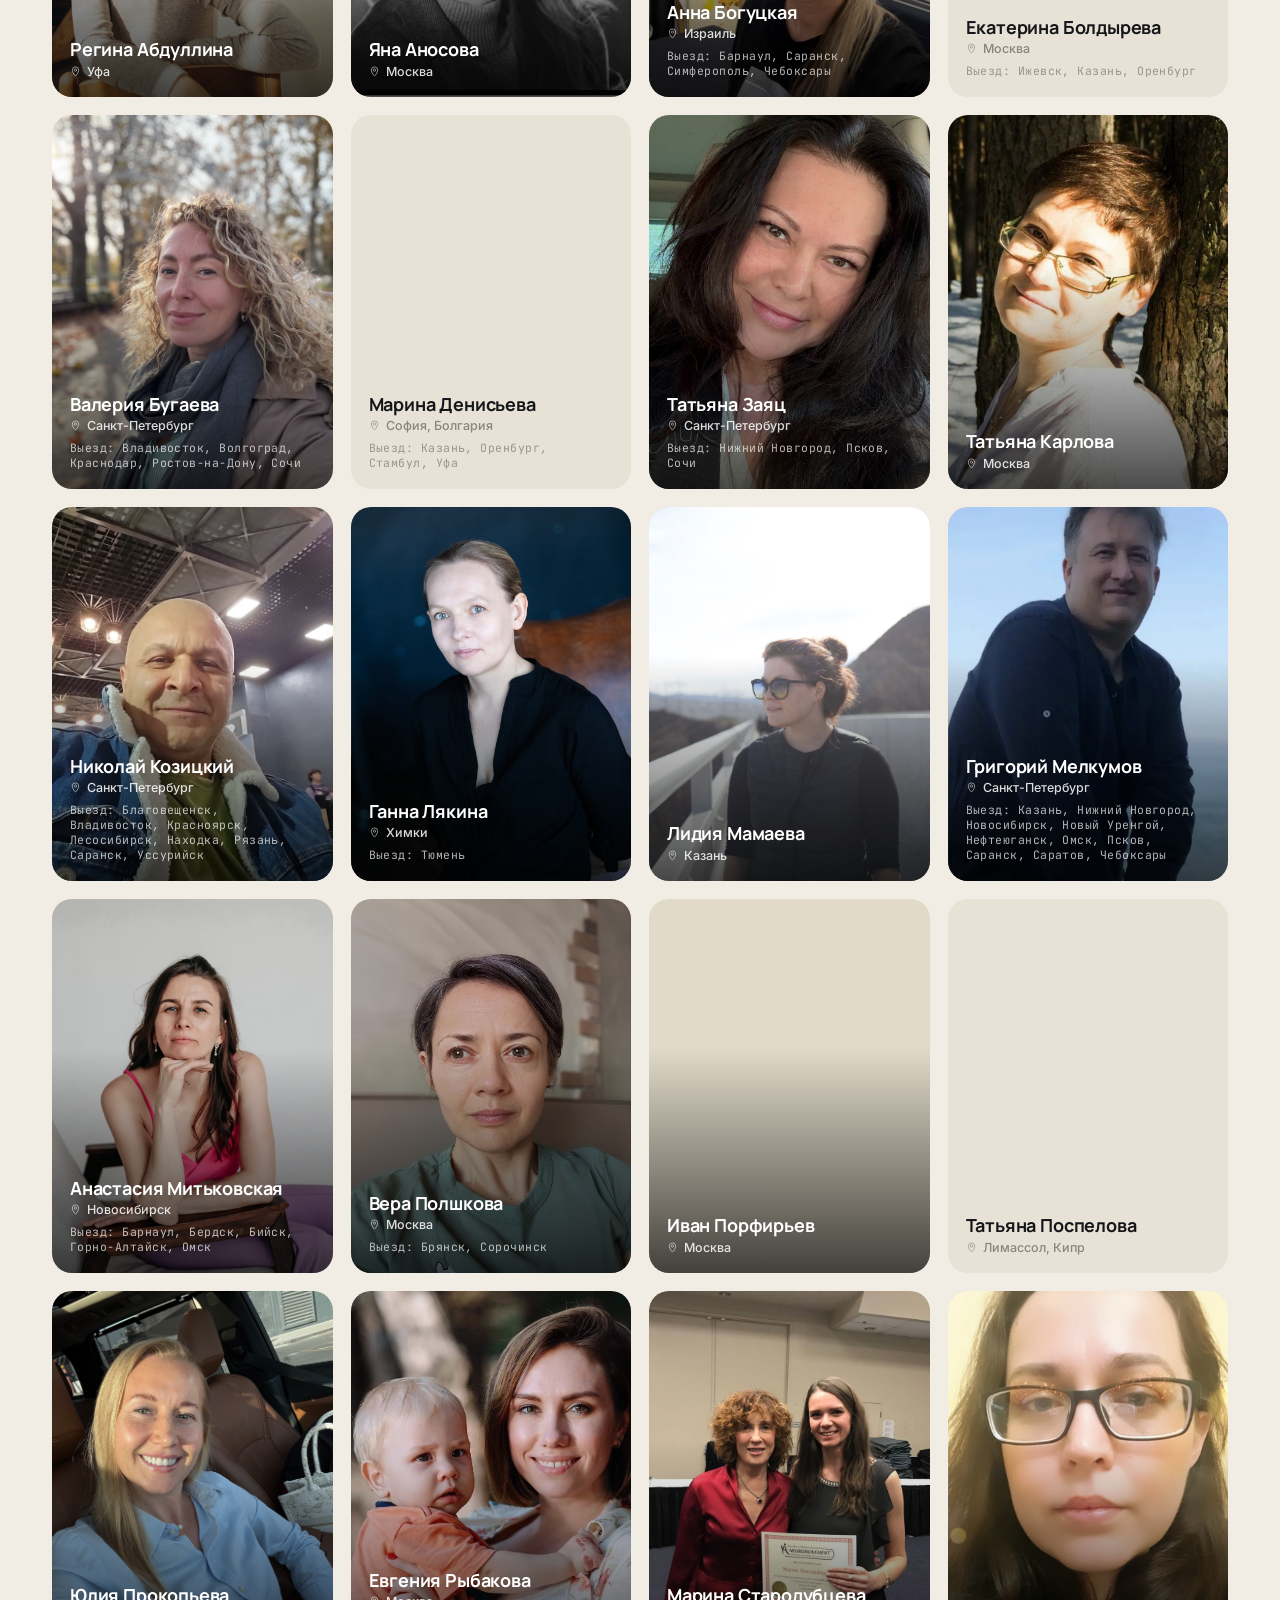
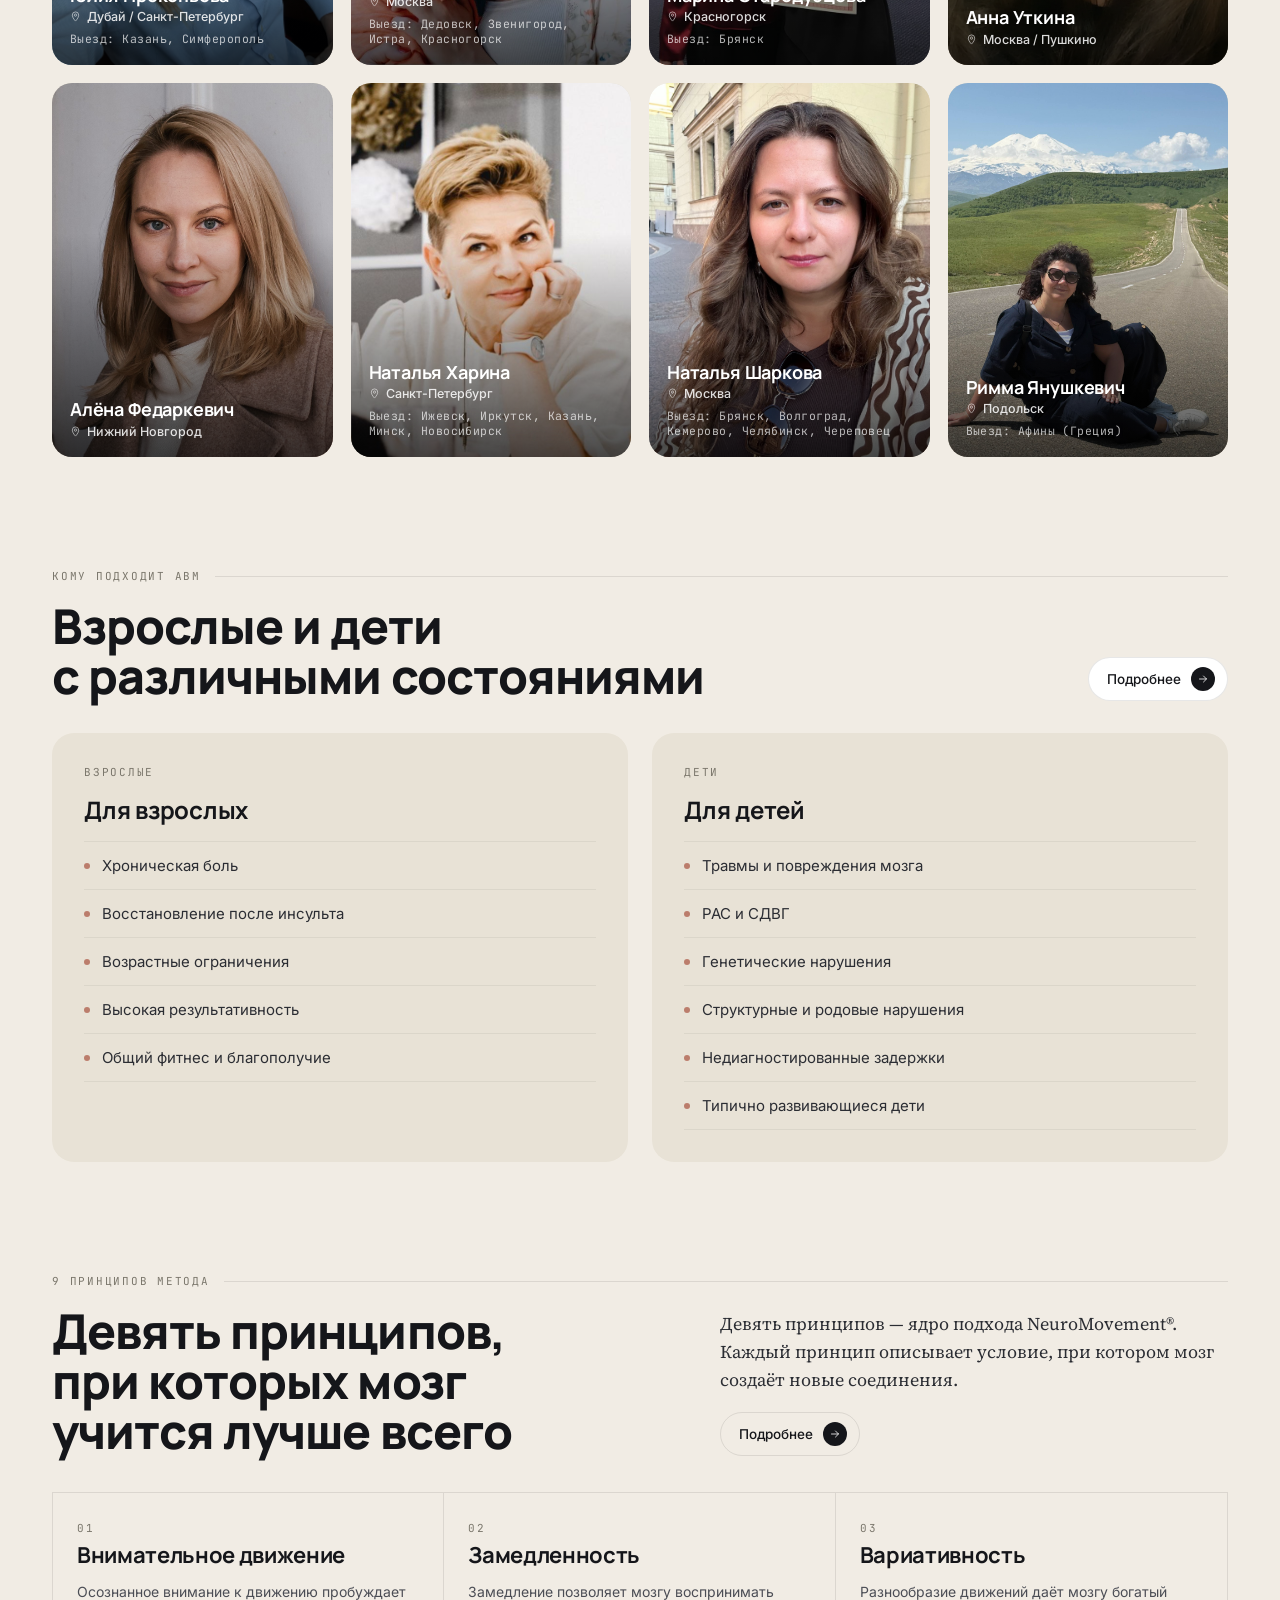
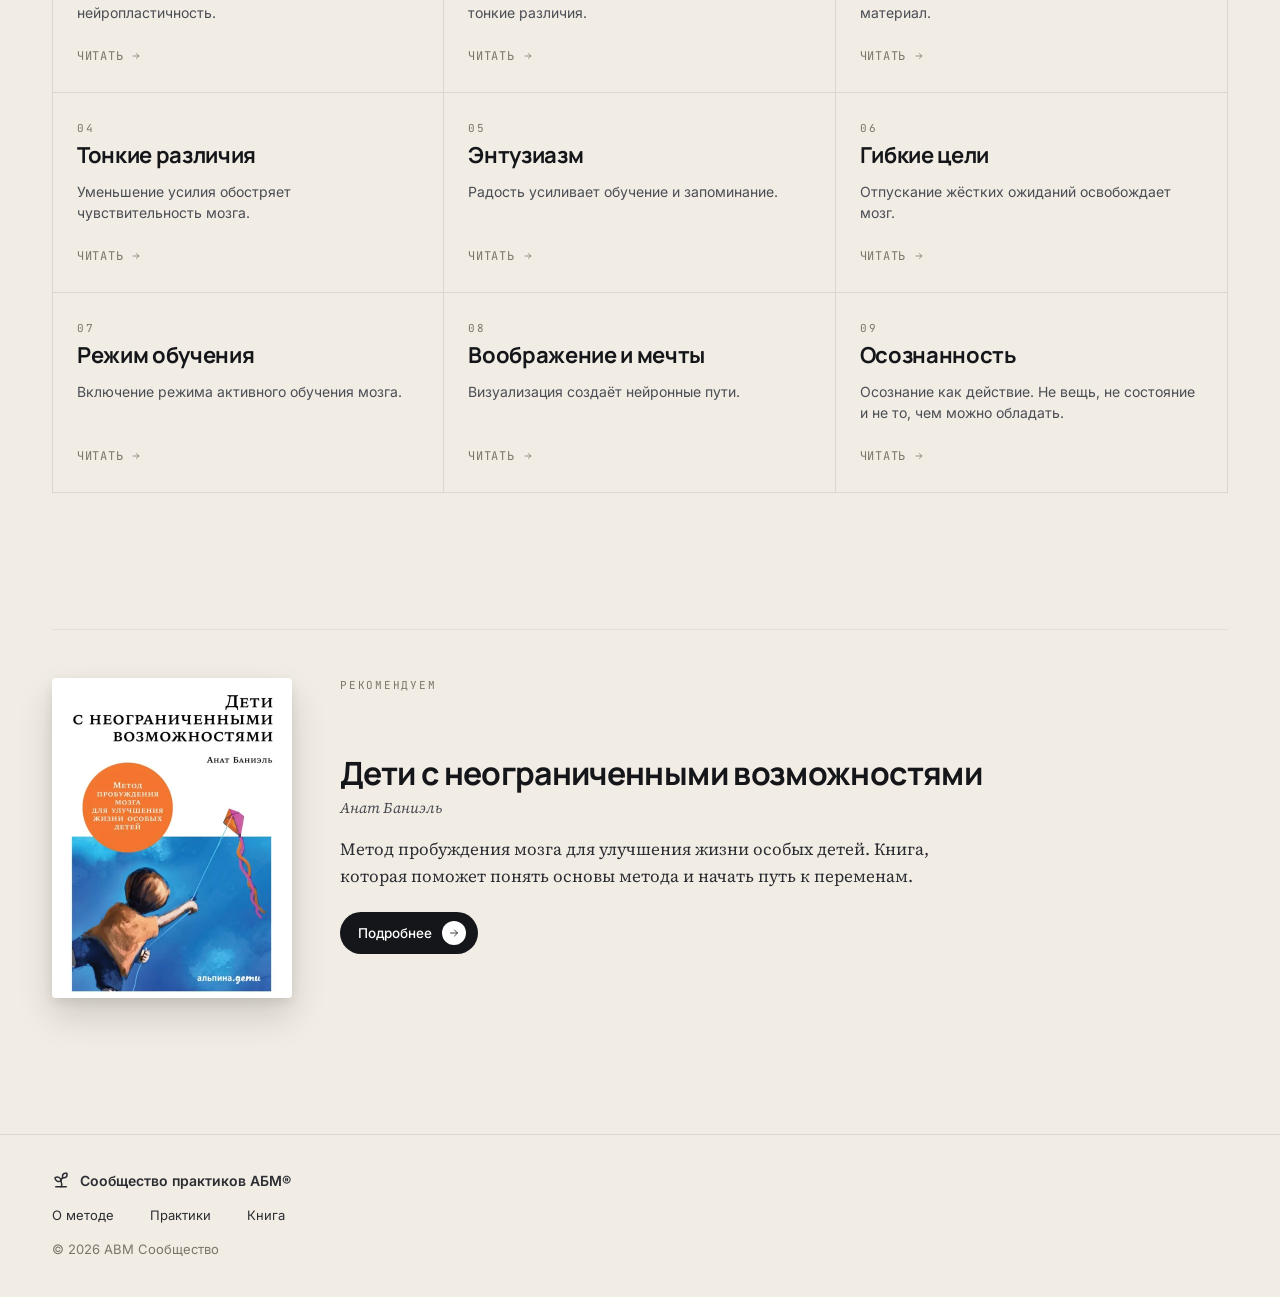
==== commit 3850f015: "Валерия Бугаева: добавлен выезд в Волгоград Co-Authored-By: Claude Fable 5 <noreply@anthropic.com>" ====
--- a/index.html
+++ b/index.html
@@ -391,7 +391,7 @@
         <div class="ph" style="background-image:url(images/practitioner-photos/bugaeva-valeriya.jpg)"></div>
         <div class="name">Валерия Бугаева</div>
         <div class="city"><svg width="11" height="11" viewBox="0 0 24 24" fill="none"><path d="M12 22s7-7 7-13a7 7 0 1 0-14 0c0 6 7 13 7 13Z" stroke="currentColor" stroke-width="1.6"/><circle cx="12" cy="9" r="2.5" stroke="currentColor" stroke-width="1.6"/></svg>Санкт-Петербург</div>
-        <div class="away">Выезд: Владивосток, Краснодар, Ростов-на-Дону, Сочи</div>
+        <div class="away">Выезд: Владивосток, Волгоград, Краснодар, Ростов-на-Дону, Сочи</div>
       </article>
       <article class="pcard empty" data-id="denisyeva-marina">
         <div class="name">Марина Денисьева</div>
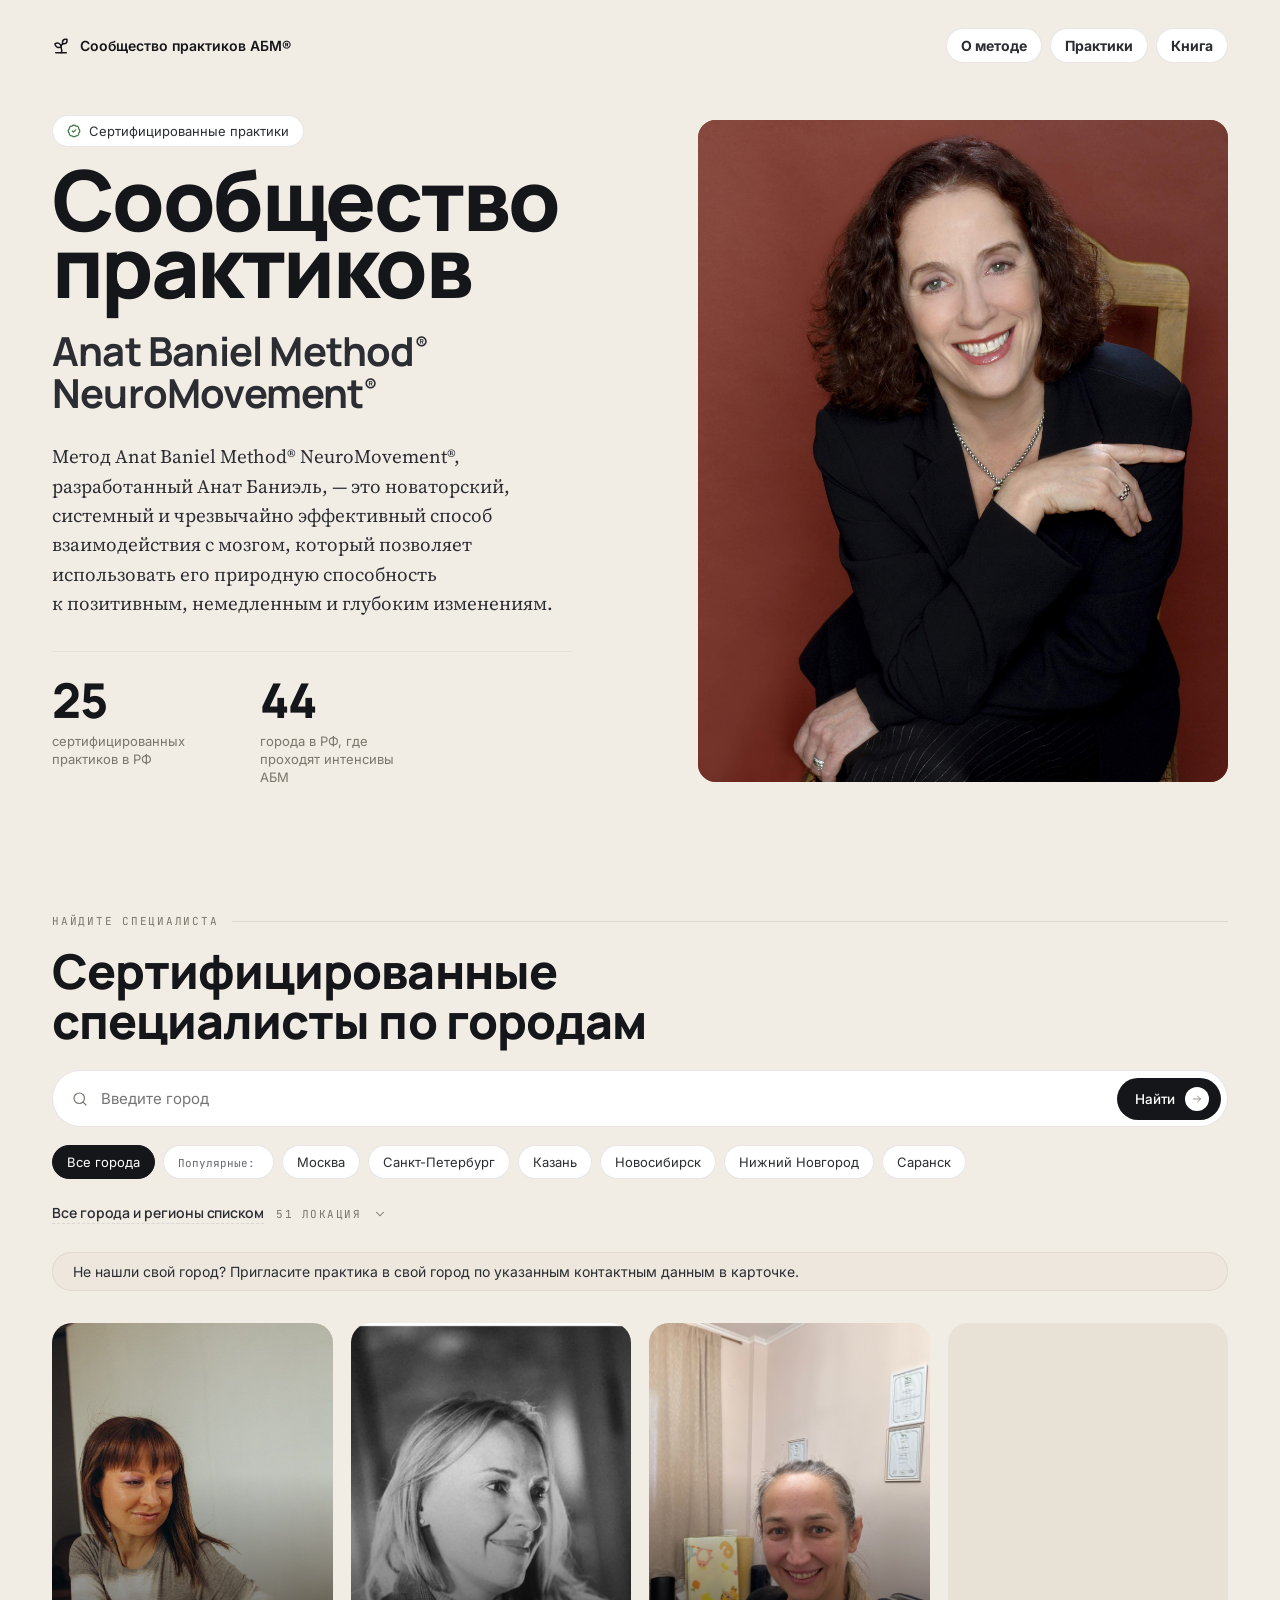
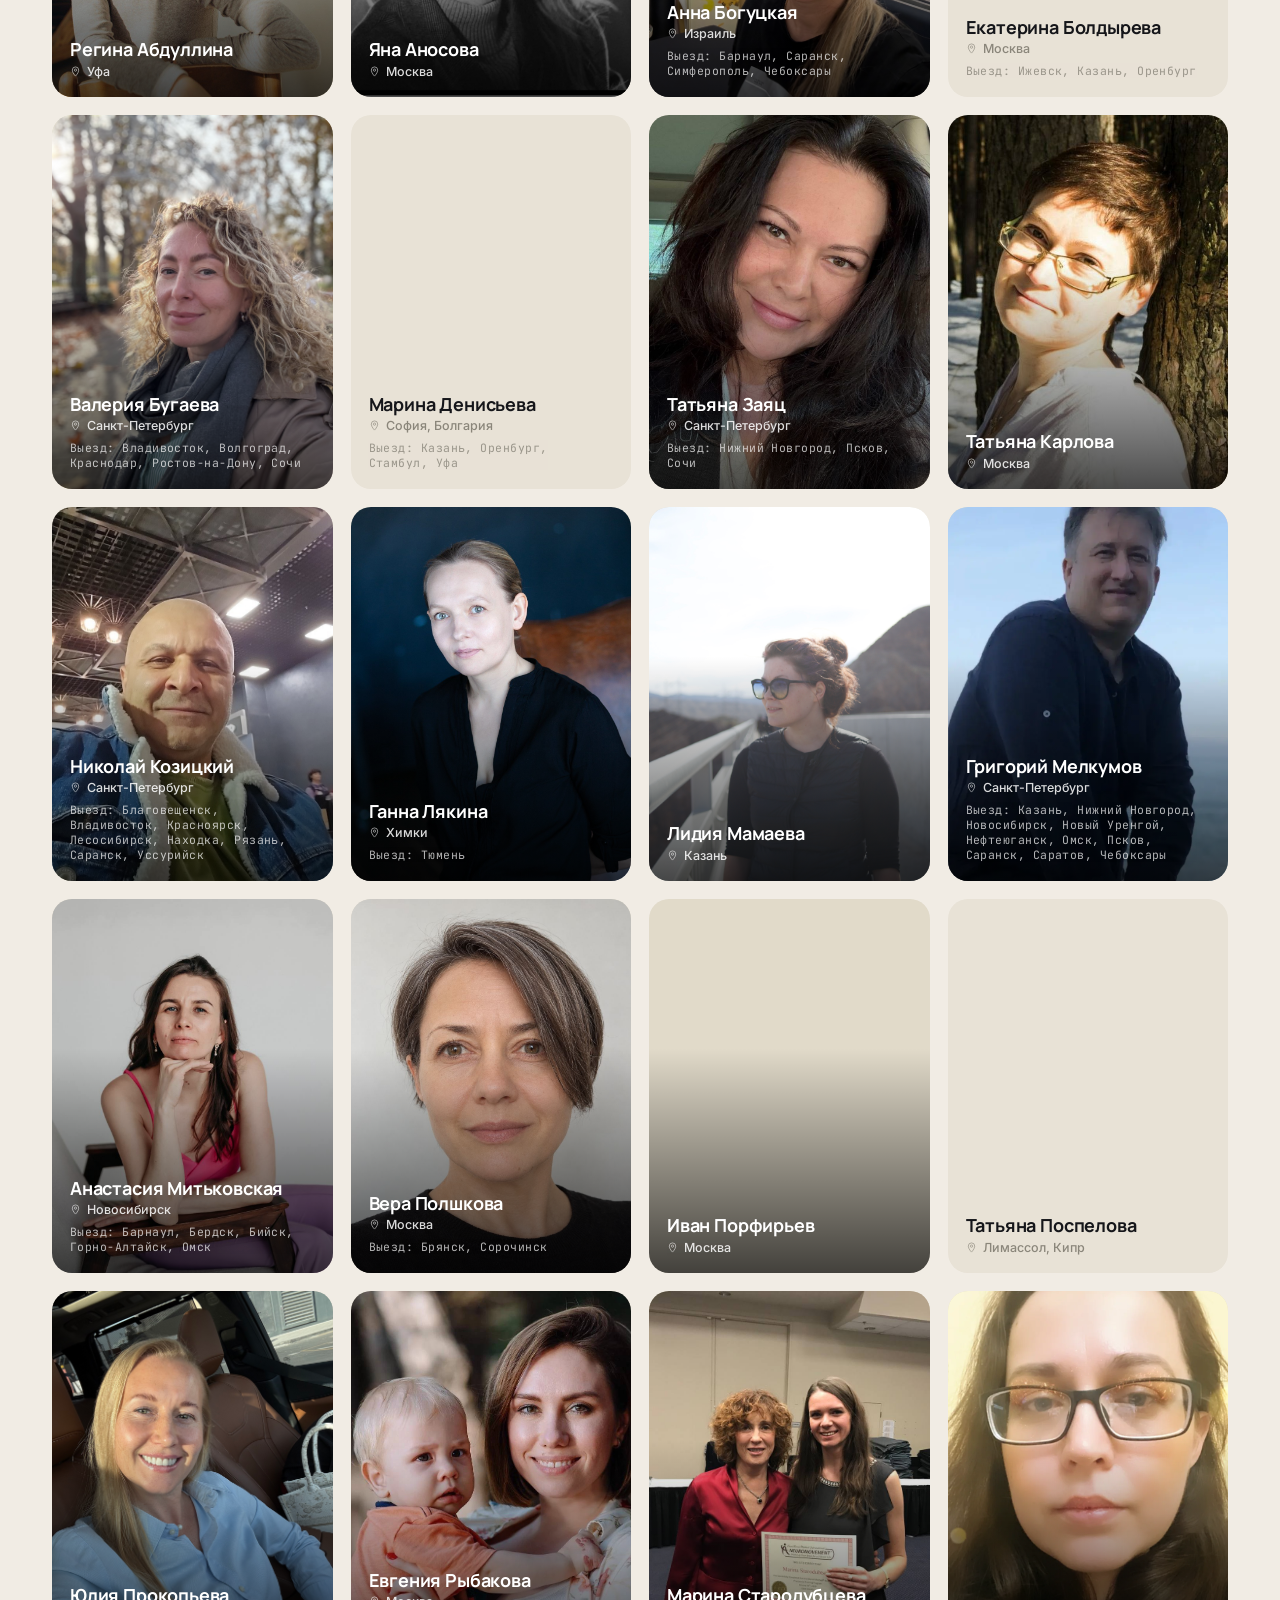
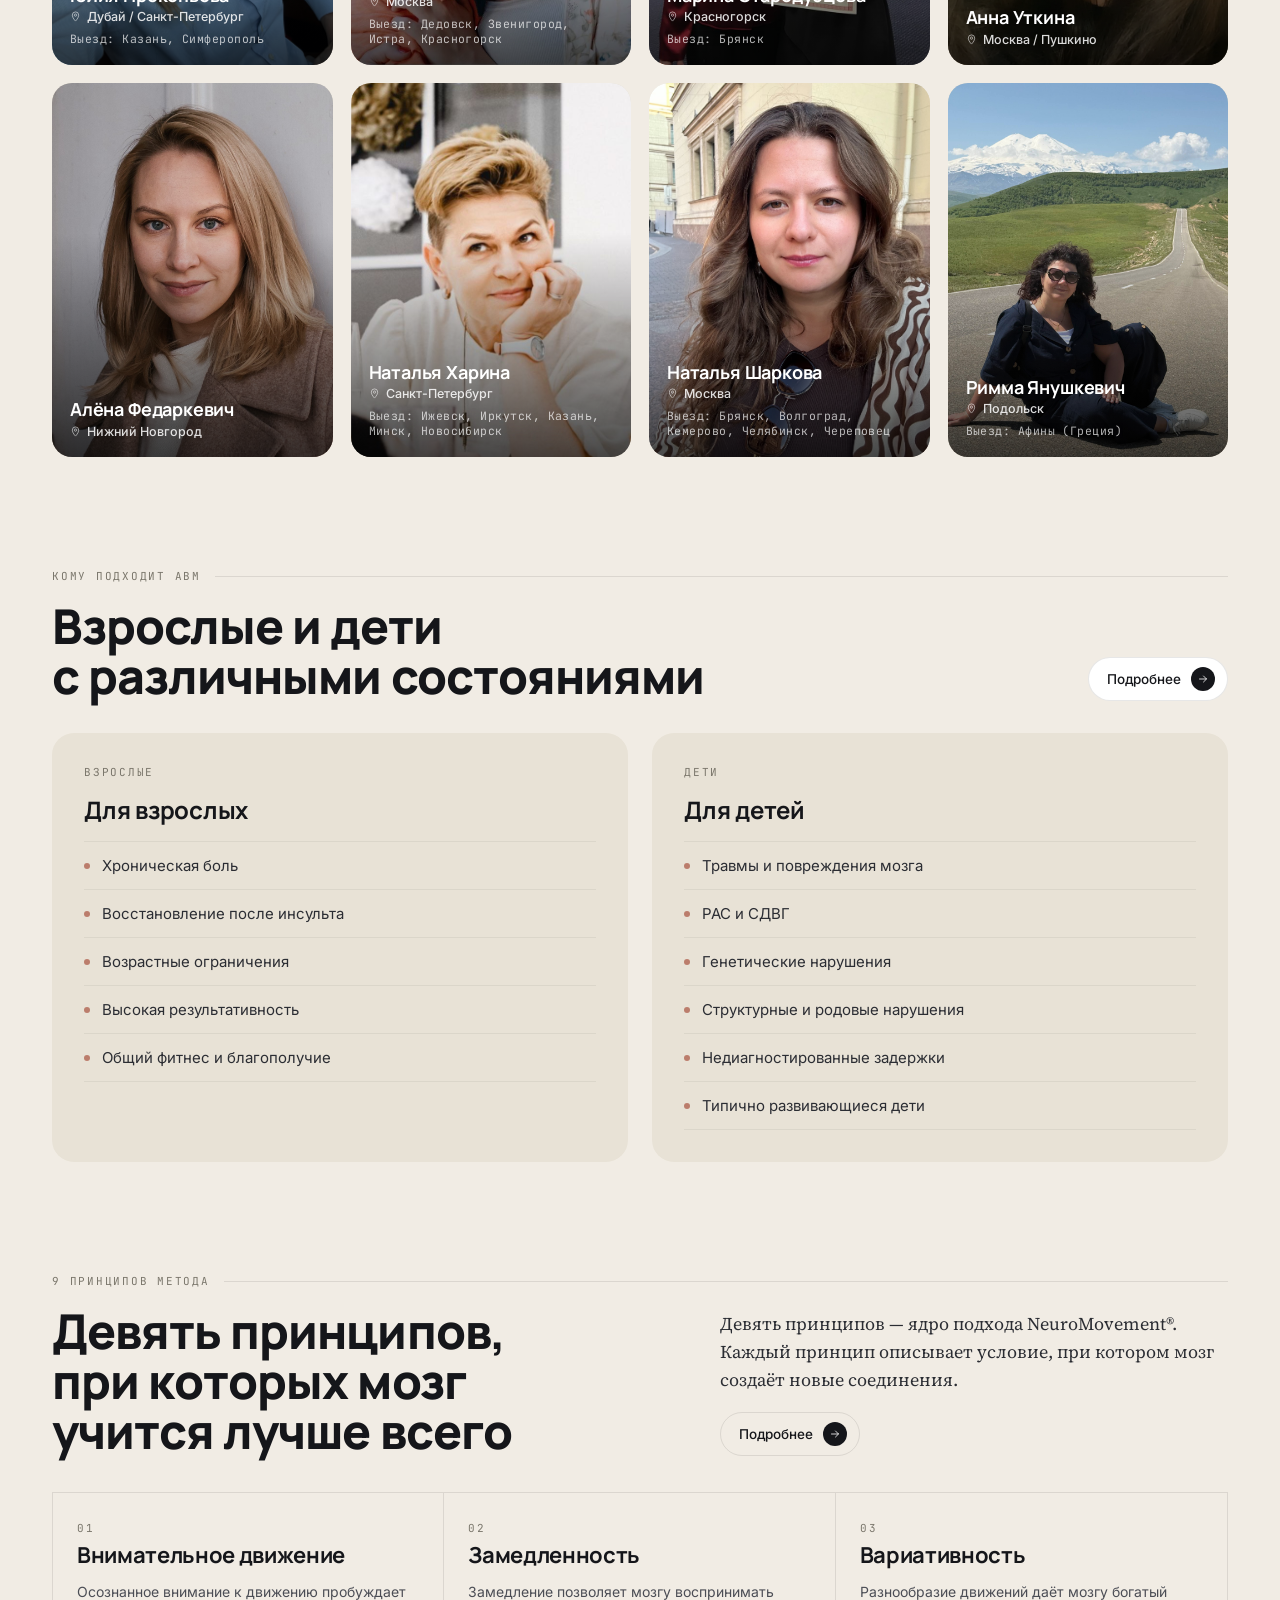
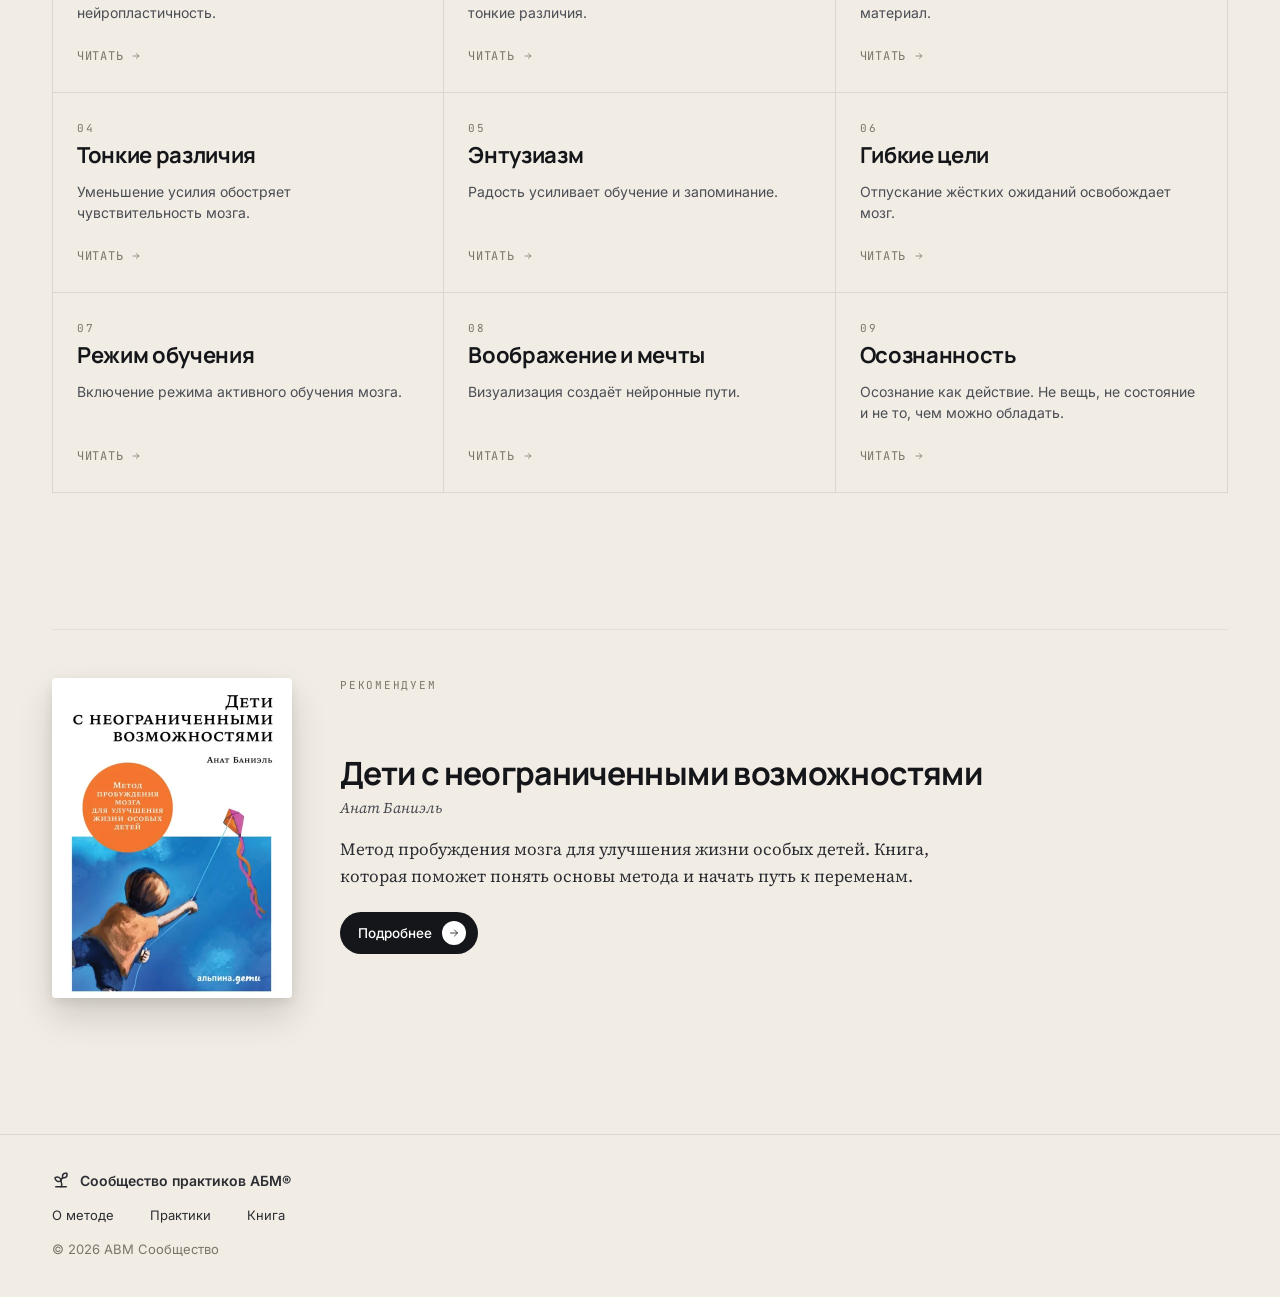
==== commit 43236268: "Вера Полшкова: обновлено фото и мобильное кадрирование Co-Authored-By: Codex <noreply@openai.com>" ====
--- a/index.html
+++ b/index.html
@@ -439,7 +439,7 @@
         <div class="away">Выезд: Барнаул, Бердск, Бийск, Горно-Алтайск, Омск</div>
       </article>
       <article class="pcard" data-id="polshkova-vera">
-        <div class="ph" style="background-image:url(images/practitioner-photos/polshkova-vera.jpg)"></div>
+        <div class="ph" style="background-image:url(images/practitioner-photos/polshkova-vera-2026-11-16.jpg)"></div>
         <div class="name">Вера Полшкова</div>
         <div class="city"><svg width="11" height="11" viewBox="0 0 24 24" fill="none"><path d="M12 22s7-7 7-13a7 7 0 1 0-14 0c0 6 7 13 7 13Z" stroke="currentColor" stroke-width="1.6"/><circle cx="12" cy="9" r="2.5" stroke="currentColor" stroke-width="1.6"/></svg>Москва</div>
         <div class="away">Выезд: Брянск, Сорочинск</div>
@@ -692,7 +692,7 @@
       photoImg.src = 'images/practitioner-photos/' + p.photo;
       photoImg.alt = p.name;
       photoImg.style.display = '';
-      photoImg.style.objectPosition = (id === 'melkumov-grigory') ? 'center top' : '';
+      photoImg.style.objectPosition = (id === 'melkumov-grigory' || id === 'polshkova-vera') ? 'center top' : '';
       if(stripes) stripes.style.display = 'none';
     } else {
       if(stripes) stripes.style.display = '';
